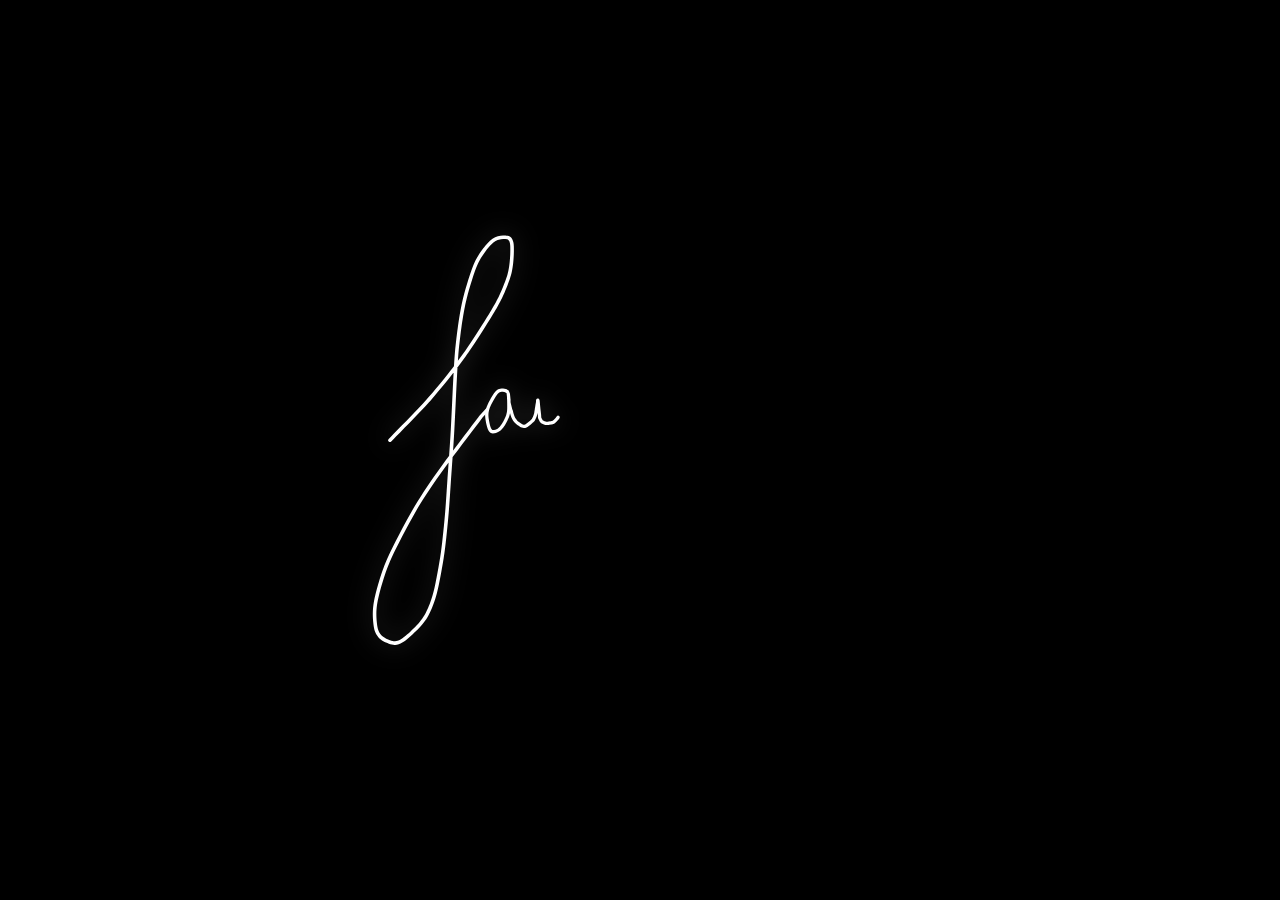
==== index.html @ d16b7c1d "Initial commit for Cloudflare Pages" ====
<!DOCTYPE html>
<html lang="en">

<head>
  <meta charset="UTF-8" />
  <meta name="viewport" content="width=device-width, initial-scale=1.0, maximum-scale=1.0, user-scalable=no" />

  <link rel="icon" type="image/png"
    href="[data-uri]" />

  <title>Saisarath</title>
  <link
    href="https://fonts.googleapis.com/css2?family=Inter:wght@300;400;500&family=Montserrat:ital,wght@1,700&family=Space+Mono:wght@400;700&display=swap"
    rel="stylesheet" />
  <link href="https://cdnjs.cloudflare.com/ajax/libs/font-awesome/6.4.0/css/all.min.css" rel="stylesheet" />
  <link rel="prefetch" href="blog.html" />

  <style>
    * {
      margin: 0;
      padding: 0;
      box-sizing: border-box;
      -webkit-tap-highlight-color: transparent;
    }

    html,
    body {
      width: 100%;
      height: 100%;
      overflow: hidden;
      font-family: 'Montserrat', monospace;
      font-style: italic;
      font-weight: 700;
      background: #000000;
    }

    canvas {
      position: fixed;
      width: 100%;
      height: 100%;
      z-index: 1;
      opacity: 0;
      animation: fadeInCanvas 1s ease forwards;
      animation-delay: 2s;
    }

    @keyframes fadeInCanvas {
      to {
        opacity: 1;
      }
    }

    .container {
      overflow: visible;
      position: relative;
      width: 100vw;
      height: 100vh;
    }

    .black-cover {
      position: absolute;
      top: 0;
      left: 0;
      width: 100vw;
      height: 100vh;
      background-color: #000000;
      z-index: 10;
      transform: translateY(0);
    }

    .glass-center {
      position: absolute;
      top: 50%;
      left: 50%;
      transform: translate(-50%, -50%);
      width: min(780px, 92vw);
      height: min(520px, 78vh);
      z-index: 999;
      opacity: 1;
      transition: opacity 0.6s ease;
      display: flex;
      align-items: center;
      justify-content: center;
      pointer-events: none;
    }

    .glass-center svg {
      width: 100%;
      height: 100%;
      overflow: visible;
      filter: drop-shadow(0 0 12px rgba(255, 255, 255, 0.25));
    }

    .glass-center svg path {
      stroke: #ffffff !important;
    }

    .glass-panel {
      position: relative;
      background: transparent;
      display: flex;
      flex-direction: column;
      align-items: center;
      padding: 1.2rem 1.5rem 1.8rem 1.5rem;
      z-index: 9999;
    }

    .glass-panel::before {
      content: "";
      position: absolute;
      top: -80px;
      bottom: -80px;
      left: -80px;
      right: -80px;
      backdrop-filter: blur(4px);
      -webkit-mask-image: 
        linear-gradient(to right, transparent, black 25%, black 75%, transparent),
        linear-gradient(to bottom, transparent, black 25%, black 75%, transparent);
      -webkit-mask-composite: source-in;
      mask-image: 
        linear-gradient(to right, transparent, black 25%, black 75%, transparent),
        linear-gradient(to bottom, transparent, black 25%, black 75%, transparent);
      mask-composite: intersect;
      z-index: -1;
    }

    .iron-body-text {
      font-size: 11.7vmin;
      color: #d7d7d7;
      margin-bottom: 1.2rem;
      opacity: 0;
      transition: opacity 1.5s ease;
      -webkit-user-select: none;
      user-select: none;
    }

    .bio-container {
      display: grid;
      grid-template-rows: auto 0fr auto;
      margin-bottom: 0;
      opacity: 0;
      transition: grid-template-rows 1.5s cubic-bezier(0.22, 1, 0.36, 1),
        opacity 1.5s cubic-bezier(0.22, 1, 0.36, 1);
      z-index: 999;
      width: 100%;
      max-width: 600px;
    }

    .bio-container.show {
      grid-template-rows: auto 1fr auto;
      opacity: 1;
    }

    .divider {
      width: 15vmin;
      height: 2px;
      background-color: #d7d7d7;
      margin: 0 auto;
      border-radius: 1px;
      align-self: center;
      transform: translateZ(0);
    }

    .bio-inner-wrapper {
      overflow: hidden;
      min-height: 0;
    }

    .bio-text {
      font-family: 'Space Mono', monospace;
      font-style: normal;
      font-weight: 400;
      /* Reduced base scale for a more refined look */
      font-size: clamp(11px, 1.6vmin + 0.25rem, 18px);
      color: #d7d7d7;
      text-align: center;
      margin: 1.2rem 0;
      -webkit-user-select: none;
      user-select: none;
    }

    @keyframes twinkle {

      0%,
      100% {
        opacity: 0.3;
      }

      50% {
        opacity: 1;
      }
    }

    .gpt-cursor {
      display: inline-block;
      font-size: clamp(16px, 2.8vmin + 0.4rem, 28px);
      line-height: 0;
      vertical-align: middle;
      position: relative;
      top: -0.3vmin;
      margin-left: 1vmin;
      animation: twinkle 1s infinite ease-in-out;
    }

    #bio-typed-text+.typed-cursor {
      font-size: clamp(16px, 2.8vmin + 0.4rem, 28px) !important;
      line-height: 0;
      vertical-align: middle;
      position: relative;
      top: -0.3vmin;
      margin-left: 1vmin;
    }

    .icon-box {
      font-size: 0;
      /* to remove text spacing */
      color: #d7d7d7;
      opacity: 0;
      display: flex;
      margin-top: 1.2rem;
      transition: opacity 1.5s ease;
      flex-wrap: nowrap;
      justify-content: center;
      align-items: center;
    }

    .icon-box svg {
      width: clamp(20px, 4vmin, 40px);
      height: clamp(20px, 4vmin, 40px);
      margin: 0 clamp(4px, 2vw, 16px);
      transition: transform 0.3s ease, fill 0.3s ease, color 0.3s ease;
      fill: #d7d7d7;
      color: #d7d7d7;
    }

    .icon-box svg:hover,
    .icon-box svg.touch-hover {
      transform: scale(1.2);
      fill: #ffffff;
      /* highlight on hover */
      color: #ffffff;
    }

    .main-box {
      position: absolute;
      top: 47%;
      left: 50%;
      transform: translate(-50%, -50%);
      display: flex;
      flex-direction: column;
      align-items: center;
      z-index: 999;
    }

    .touch-hint-container {
      position: absolute;
      top: 100%;
      left: 0;
      width: 100%;
      /* Exactly calculates the remaining space to the bottom of the viewport */
      height: calc(53vh - 50%);
      display: flex;
      justify-content: center;
      align-items: center;
      pointer-events: none;
    }

    @keyframes fadeInHint {
      0% {
        opacity: 0;
      }

      100% {
        opacity: 1;
      }
    }

    .touch-hint {
      display: none;
      font-family: 'Space Mono', monospace;
      /* Smaller font size as requested */
      font-size: clamp(8px, 1vmin + 0.15rem, 11px);
      color: rgba(215, 215, 215, 0.7);
      text-align: center;
    }

    @media (pointer: coarse) {
      .touch-hint.visible {
        display: block;
        animation: fadeInHint 1s ease forwards, twinkle 3s infinite ease-in-out 1s;
      }
    }

    .speedometer {
      position: absolute;
      font-family: 'Space Mono', monospace;
      font-size: clamp(8px, 1vmin + 0.15rem, 11px);
      color: rgba(215, 215, 215, 0.7);
      text-align: center;
      opacity: 0;
      transition: opacity 1s ease, color 0.3s ease;
      pointer-events: none;
      white-space: nowrap;
    }

    @keyframes shake {
      0% {
        margin-top: 1px;
        margin-left: 1px;
      }

      10% {
        margin-top: -2px;
        margin-left: -1px;
      }

      20% {
        margin-top: 0px;
        margin-left: -3px;
      }

      30% {
        margin-top: 2px;
        margin-left: 3px;
      }

      40% {
        margin-top: -1px;
        margin-left: 1px;
      }

      50% {
        margin-top: 2px;
        margin-left: -1px;
      }

      60% {
        margin-top: 1px;
        margin-left: -3px;
      }

      70% {
        margin-top: 1px;
        margin-left: 3px;
      }

      80% {
        margin-top: -1px;
        margin-left: -1px;
      }

      90% {
        margin-top: 2px;
        margin-left: 1px;
      }

      100% {
        margin-top: -2px;
        margin-left: 1px;
      }
    }

    .shake-effect {
      animation: shake 0.5s infinite;
    }

    /* ── Blog panel (iframe overlay) ── */
    #blog-panel {
      position: fixed;
      inset: 0;
      z-index: 4000;
      transform: translateX(100vw);
      transition: transform 0.55s cubic-bezier(0.4, 0, 0.2, 1);
      pointer-events: none;
    }

    #blog-panel.open {
      transform: translateX(0);
      pointer-events: all;
    }

    #blog-frame {
      width: 100%;
      height: 100%;
      border: none;
      display: block;
    }

  </style>
</head>

<body>
  <canvas></canvas>
  <div class="main-box">
    <div class="glass-panel" id="mainGlassPanel">
      <div class="iron-body-text" id="ironText">Saisarath</div>
      <div class="bio-container" id="bioText">
        <div class="divider"></div>
        <div class="bio-inner-wrapper">
          <div class="bio-text-container" style="position: relative; margin: 1.2rem 0 1.6rem 0;">
            <div class="bio-text" style="opacity: 0; pointer-events: none; margin: 0;">
              Hi, I'm a 17-year-old tech enthusiast and JEE aspirant studying at Sri Chaitanya Techno School,
              Neelambur<br><br>
              I enjoy exploring technology with tech stuff, building small projects, and listening to music in my
              free time
            </div>
            <div class="bio-text" style="position: absolute; top: 0; left: 0; width: 100%; height: 100%; margin: 0;">
              <span id="gpt-cursor-container" style="display: none;"><span class="gpt-cursor">●</span></span>
              <span id="bio-typed-text"></span>
            </div>
          </div>
        </div>
        <div class="divider"></div>
      </div>
      <div class="icon-box">
        <a href="blog.html" id="globe-link">
          <svg width="32" height="32" viewBox="38 10 180 180" xmlns="http://www.w3.org/2000/svg">
            <g fill="none" stroke="currentColor" stroke-width="11" stroke-linecap="round">
              <circle cx="128" cy="100" r="80" />
              <line x1="48" y1="100" x2="208" y2="100" />
              <path d="M128 20 C80 55 80 145 128 180" />
              <path d="M128 20 C176 55 176 145 128 180" />
            </g>
          </svg>
        </a>

        <a href="https://telegram.me/saisarath" target="_blank">
          <svg xmlns="http://www.w3.org/2000/svg" width="32" height="32" viewBox="0 0 512 512">
            <path
              d="M501.974 41.949a30.939 30.939 0 0 0-30.555-6.565L21.231 183.785C8.962 187.829.642 198.781.035 211.684c-.606 12.904 6.649 24.589 18.483 29.768l111.335 48.712 33.591 155.795c1.395 6.472 4.68 12.237 11.639 14.01 7.039 1.793 12.012-2.054 17.264-5.986l82.62-61.865 96.589 79.039c5.626 4.606 12.502 7.008 19.513 7.008a31.091 31.091 0 0 0 9.986-1.657c10.166-3.447 17.702-11.744 20.159-22.193L511.18 71.813a30.938 30.938 0 0 0-9.206-29.864zm-302.43 276.128c-.055.13-.109.277-.16.453l-18.624 65.068-20.784-96.395 142.917-79.405-99.921 104.478a15.03 15.03 0 0 0-3.428 5.801zm5.911 88.525 8.459-29.555 8.091-28.269 28.991 23.724-45.541 34.1zM481.908 64.927l-89.965 382.502c-.045.19-.105.452-.545.601-.436.148-.648-.021-.798-.145l-105.691-86.488-.008-.007-48.969-40.072L393.255 156.82a15.035 15.035 0 0 0 1.035-19.579 15.034 15.034 0 0 0-19.204-3.955L142.135 262.715 30.572 213.902c-.34-.148-.527-.231-.5-.806.027-.573.221-.638.573-.754l450.188-148.4c.218-.071.464-.153.826.177.362.332.302.584.249.808z" />
          </svg>
        </a>

        <a href="mailto:hello@saisarath.com" target="_blank">
          <svg xmlns="http://www.w3.org/2000/svg" width="32" height="32" viewBox="0 0 512 512">
            <path
              d="M467 76H45C20.137 76 0 96.262 0 121v270c0 24.885 20.285 45 45 45h422c24.655 0 45-20.03 45-45V121c0-24.694-20.057-45-45-45zm-6.302 30L287.82 277.967c-8.5 8.5-19.8 13.18-31.82 13.18s-23.32-4.681-31.848-13.208L51.302 106h409.396zM30 384.894V127.125L159.638 256.08 30 384.894zM51.321 406l129.587-128.763 22.059 21.943c14.166 14.166 33 21.967 53.033 21.967s38.867-7.801 53.005-21.939l22.087-21.971L460.679 406H51.321zM482 384.894 352.362 256.08 482 127.125v257.769z" />
          </svg>
        </a>

        <a href="https://github.com/saisarathbb" target="_blank">
          <svg xmlns="http://www.w3.org/2000/svg" width="32" height="32" viewBox="0 0 512 512">
            <path
              d="M256 0C115.3 0 0 116.3 0 257c0 139.883 114.25 255 256 255 141.574 0 256-114.945 256-255C512 116.3 396.7 0 256 0zm45 477.5c-14.398 3-29.7 4.5-45 4.5s-30.602-1.5-45-4.5v-70.2c0-16.8 4.5-22.8 10.5-30.902 3.055-3.492 4.898-6.625 18.598-27.296L217 345.5c-59.402-8.7-82.8-39.602-92.102-63.602-12-32.097-5.699-72.3 15.903-97.796 3.3-3.903 6-10.504 3.601-17.403-4.504-13.8-3.902-35.699-.902-44.101 15.906 2.273 32.262 13.668 45.902 21.902 6.286 3.668 9.582 2.7 12.598 3 10.96-2.281 28.059-7.8 54.3-7.8 16.2 0 33.302 2.398 50.102 7.198 3.004-.07 7.832 2.485 16.2-2.398 14.257-8.687 30.058-19.691 45.898-21.902 3 8.402 3.602 30.3-.898 44.101-2.403 6.899.296 13.5 3.601 17.403 21.598 25.5 27.899 65.699 15.899 97.796-9.301 24-32.7 54.903-92.102 63.602l-23.098 3.602c14.16 21.367 15.653 23.93 18.602 27.296C296.5 384.5 301 390.5 301 407.301zm30-8.7v-61.5c0-17.1-3.602-28.5-8.402-36.902 45.601-12.296 78.004-39.3 92.402-78 15.3-40.796 8.402-89.398-17.102-123 4.504-20.097 4.504-52.199-6.296-67.199C386.8 95.602 380.199 92 371.8 92h-.301c-23.262 1.258-41.57 12.973-61.2 24.898-18-4.8-36.3-7.199-54.6-7.199-18.598 0-37.2 2.7-53.696 7.2C181.34 104.437 163.207 93.226 139.3 92c-7.5 0-14.102 3.602-18.903 10.2-10.796 15-10.796 47.1-6.296 67.198-25.504 33.602-32.403 82.5-17.102 123 14.398 38.7 46.8 65.704 92.402 78-3.722 6.512-6.668 14.915-7.828 26.286-9.21 3.175-17.199 4.21-24.629 2.027-7.836-2.316-13.941-7.547-19.246-16.469-11.914-20.015-32.207-36.355-55.312-34.23l2.636 29.883c10.7-.98 21.348 10.34 26.88 19.671 9.124 15.368 21.417 25.446 36.546 29.914 11.23 3.31 21.496 3.23 32.551.872V468.8C93.7 438.199 30 354.8 30 257 30 132.8 131.8 30 256 30s226 102.8 226 227c0 97.8-63.7 181.2-151 211.8z" />
          </svg>
        </a>

        <a href="https://x.com/saisarathbb" target="_blank" aria-label="Twitter">
          <svg xmlns="http://www.w3.org/2000/svg" width="32" height="32" viewBox="0 0 512 512">
            <path
              d="M389.2 48h70.6L305.6 224.2 487 464H345L233.7 318.6 106.5 464H35.8L200.7 275.5 26.8 48H172.4L272.9 180.9 389.2 48zM364.4 421.8h39.1L151.1 88h-42L364.4 421.8z" />
          </svg>
        </a>
      </div>
    </div>

    <div class="touch-hint-container">
      <div class="touch-hint">Slide finger across screen to move stars</div>
      <div class="speedometer" id="speedometer">0 km/s</div>
    </div>
  </div>

  <!-- Blog panel — preloaded so slide transition plays smoothly on first click -->
  <div id="blog-panel">
    <iframe id="blog-frame" src="blog.html" frameborder="0" title="Blog"></iframe>
  </div>

  <div class="container">
    <div class="black-cover"></div>
    <div class="glass-center" id="signature-splash"><div id="sig-container" style="width: 100%; height: 100%;"></div></div>
  </div>

  <script>
    window.addEventListener('load', () => {
      const cover = document.querySelector('.black-cover');
      const ironText = document.getElementById('ironText');
      const upwardDuration = 6000;
      const upwardDisplacement = '-250vh';

      const glass = document.getElementById('signature-splash');
      const sigContainer = document.getElementById('sig-container');

      // 3.7x master speed multiplier with user's customized linear timings
      const MASTER_SPEED = 3.7;
      const LOCKED_TIMINGS = [
        { dur: 2350, pause: 150, ease: 'linear', name: "S (Sai)" },
        { dur: 1650, pause: 200, ease: 'linear', name: "ai (Sai)" },
        { dur: 350,  pause: 250, ease: 'linear', name: "Dot of i" },
        { dur: 2350, pause: 150, ease: 'linear', name: "S (Sarath)" },
        { dur: 4800, pause: 180, ease: 'linear', name: "arath (Sarath)" },
        { dur: 350,  pause: 150, ease: 'linear', name: "t cross-bar" }
      ];

      let paths = [];
      let pathLengths = [];
      let schedule = [];
      let TOTAL_DURATION = 0;
      let startTime = null;

      async function initSignatureSplash() {
        try {
          const resp = await fetch('ss_smooth.svg');
          const svgText = await resp.text();
          sigContainer.innerHTML = svgText;

          const svgEl = sigContainer.querySelector('svg');
          if (!svgEl) return fallbackOldCover();

          paths = Array.from(svgEl.querySelectorAll('path'));
          pathLengths = paths.map(p => {
            const len = p.getTotalLength();
            p.style.stroke = '#ffffff';
            p.style.strokeDasharray = `${len} ${len}`;
            p.style.strokeDashoffset = `${len}`;
            return len;
          });

          // Build schedule scaled by 3.7x
          schedule = [];
          let cur = 0;
          for (let i = 0; i < LOCKED_TIMINGS.length; i++) {
            const item = LOCKED_TIMINGS[i];
            const scaledDur = item.dur / MASTER_SPEED;
            const scaledPause = item.pause / MASTER_SPEED;
            schedule.push({
              start: cur,
              end: cur + scaledDur,
              duration: scaledDur,
              name: item.name
            });
            cur += scaledDur + scaledPause;
          }
          TOTAL_DURATION = cur;

          // Start drawing stroke animation immediately without fade-in delay
          startTime = performance.now();
          requestAnimationFrame(tickSignature);

        } catch (err) {
          console.error('Failed to load signature SVG:', err);
          fallbackOldCover();
        }
      }

      function tickSignature(now) {
        const elapsed = now - startTime;

        for (let i = 0; i < schedule.length; i++) {
          const s = schedule[i];
          const len = pathLengths[i];
          const p = paths[i];

          if (elapsed >= s.end) {
            p.style.strokeDashoffset = '0';
          } else if (elapsed >= s.start && elapsed < s.end) {
            const prog = Math.max(0, Math.min(1, (elapsed - s.start) / s.duration));
            p.style.strokeDashoffset = `${len * (1 - prog)}`;
          } else {
            p.style.strokeDashoffset = `${len}`;
          }
        }

        if (elapsed < TOTAL_DURATION) {
          requestAnimationFrame(tickSignature);
        } else {
          // Finished writing! Linger for 300ms, then fade out glass card and move cover upward
          setTimeout(() => {
            glass.style.opacity = 0;
            setTimeout(() => {
              glass.style.display = 'none';
            }, 800);
            animateCoverUp();
          }, 350);
        }
      }

      function fallbackOldCover() {
        animateCoverUp();
      }

      // 250ms delay for page startup before drawing begins
      setTimeout(() => {
        initSignatureSplash();
      }, 250);

      function animateCoverUp() {
        cover.style.transition = `transform ${upwardDuration}ms cubic-bezier(0.22, 1, 0.36, 1)`;
        cover.style.transform = `translateY(${upwardDisplacement})`;

        setTimeout(() => {
          const iconBox = document.querySelector('.icon-box');
          const bioText = document.getElementById('bioText');
          const glassPanel = document.getElementById('mainGlassPanel');

          glassPanel.style.display = 'flex';

          setTimeout(() => {
            glassPanel.style.opacity = 1;
          }, 10);

          setTimeout(() => {
            iconBox.style.opacity = 1;
          }, 50);

          setTimeout(() => {
            ironText.style.opacity = 1;
          }, 100);

          setTimeout(() => {
            bioText.classList.add('show');

            // show cursor after box expands (1.5s transition time)
            setTimeout(() => {
              const cursorContainer = document.getElementById('gpt-cursor-container');
              if (cursorContainer) cursorContainer.style.display = 'inline-block';

              // blink for 1 second before typing
              setTimeout(() => {
                if (cursorContainer) cursorContainer.style.display = 'none';

                const targetEl = document.getElementById('bio-typed-text');
                const targetText = 'Hi, I\'m a 17-year-old tech enthusiast and JEE aspirant studying at Sri Chaitanya Techno School, Neelambur<br><br>I enjoy exploring technology with tech stuff, building small projects, and listening to music in my free time';
                let charIdx = 0;

                const cursor = document.createElement('span');
                cursor.className = 'typed-cursor typed-cursor--blink';
                cursor.innerText = '●';
                targetEl.parentNode.insertBefore(cursor, targetEl.nextSibling);

                const typeNextChar = () => {
                  if (charIdx < targetText.length) {
                    // If we encounter an HTML tag (like <br>), read the whole tag at once
                    if (targetText[charIdx] === '<') {
                      let tag = '';
                      while (charIdx < targetText.length && targetText[charIdx] !== '>') {
                        tag += targetText[charIdx];
                        charIdx++;
                      }
                      if (charIdx < targetText.length && targetText[charIdx] === '>') {
                        tag += '>';
                        charIdx++;
                      }
                      targetEl.innerHTML += tag;

                      // Process the next character immediately without delay
                      typeNextChar();
                      return;
                    }

                    // Otherwise, type the single character
                    targetEl.innerHTML += targetText[charIdx];
                    charIdx++;

                    // Base delay of 25ms per letter
                    let delay = 25;
                    // Add slight random jitter (±10ms)
                    delay += (Math.random() * 20) - 10;

                    setTimeout(typeNextChar, delay);
                  } else {
                    setTimeout(() => {
                      cursor.style.opacity = 0;
                    }, 2000); // Waits 2 seconds before disappearing completely

                    // Only show the hint if the user hasn't already figured it out and slid away
                    if (!touchHintHidden) {
                      const hint = document.querySelector('.touch-hint');
                      if (hint) hint.classList.add('visible');
                    }
                  }
                };

                window.typingStarted = true;
                typeNextChar();
              }, 1000); // 1 second blink delay
            }, 1500);
          }, 1000); // smoothly expand bio text and separate the other two boxes after 1s
        }, upwardDuration - 4800); //show Saisarath after cover moves up
      }
    });
  </script>
  <!-- bg stars script stays untouched -->
  <script>
    const STAR_COLOR = '#fff';
    const STAR_SIZE = 3;
    const STAR_MIN_SCALE = 0.2;
    const OVERFLOW_THRESHOLD = 50;
    const STAR_COUNT = (window.innerWidth + window.innerHeight) / 14;

    const canvas = document.querySelector('canvas'),
      context = canvas.getContext('2d');

    let scale = 1,
      width,
      height;

    let stars = [];
    let pointerX, pointerY;
    let velocity = { x: 0, y: 0, tx: 0, ty: 0, z: 0.0005 };
    let touchInput = false;
    let idleTimer = null;
    let isIdle = true;
    let touchHintHidden = false;
    let hasInteracted = false;
    let isWarpSpeed = false;
    let warpFactor = 0;

    generate();
    resize();
    step();

    window.onresize = resize;
    document.onmousemove = onMouseMove;
    document.onmouseleave = onMouseLeave;
    document.addEventListener('touchstart', onTouchStart, { passive: false });
    document.addEventListener('touchmove', onTouchMove, { passive: false });
    document.addEventListener('touchend', onMouseLeave);

    // ── Blog panel open / close ──
    const blogPanel = document.getElementById('blog-panel');
    const mainBox = document.querySelector('.main-box');

    function openBlogPanel() {
      const frame = document.getElementById('blog-frame');
      if (!frame) {
        blogPanel.innerHTML = '<iframe id="blog-frame" src="blog.html" frameborder="0" title="Blog"></iframe>';
      }
      blogPanel.classList.add('open');
      history.pushState({ blog: true }, '', '#blog');
    }

    // Exposed globally so it can be called programmatically if needed
    window.closeBlogPanel = function () {
      blogPanel.classList.remove('open');
    };

    document.getElementById('globe-link').addEventListener('click', (e) => {
      e.preventDefault();
      openBlogPanel();
    });

    // Browser back button
    window.addEventListener('popstate', () => {
      if (blogPanel.classList.contains('open')) {
        window.closeBlogPanel();
      }
    });

    function generate() {
      for (let i = 0; i < STAR_COUNT; i++) {
        stars.push({
          x: 0,
          y: 0,
          z: STAR_MIN_SCALE + Math.random() * (1 - STAR_MIN_SCALE),
        });
      }
    }

    function placeStar(star) {
      star.x = Math.random() * width;
      star.y = Math.random() * height;
    }

    function recycleStar(star) {
      let direction = 'z';
      let vx = Math.abs(velocity.x),
        vy = Math.abs(velocity.y);

      if (vx > 1 || vy > 1) {
        let axis =
          vx > vy
            ? Math.random() < vx / (vx + vy)
              ? 'h'
              : 'v'
            : Math.random() < vy / (vx + vy)
              ? 'v'
              : 'h';

        if (axis === 'h') direction = velocity.x > 0 ? 'l' : 'r';
        else direction = velocity.y > 0 ? 't' : 'b';
      }

      star.z = STAR_MIN_SCALE + Math.random() * (1 - STAR_MIN_SCALE);

      if (direction === 'z') {
        star.z = 0.1;
        star.x = Math.random() * width;
        star.y = Math.random() * height;
      } else if (direction === 'l') {
        star.x = -OVERFLOW_THRESHOLD;
        star.y = height * Math.random();
      } else if (direction === 'r') {
        star.x = width + OVERFLOW_THRESHOLD;
        star.y = height * Math.random();
      } else if (direction === 't') {
        star.x = width * Math.random();
        star.y = -OVERFLOW_THRESHOLD;
      } else if (direction === 'b') {
        star.x = width * Math.random();
        star.y = height + OVERFLOW_THRESHOLD;
      }
    }

    function resize() {
      scale = window.devicePixelRatio || 1;
      width = window.innerWidth * scale;
      height = window.innerHeight * scale;
      canvas.width = width;
      canvas.height = height;
      stars.forEach(placeStar);
    }

    function step() {
      context.clearRect(0, 0, width, height);
      update();
      render();
      requestAnimationFrame(step);
    }

    function update() {
      if (isIdle) {
        // drift towards top left corner at 45 deg
        velocity.tx += (-0.3 - velocity.tx) * 0.05;
        velocity.ty += (-0.3 - velocity.ty) * 0.05;
      } else {
        velocity.tx *= 0.96;
        velocity.ty *= 0.96;
      }
      velocity.x += (velocity.tx - velocity.x) * 0.8;
      velocity.y += (velocity.ty - velocity.y) * 0.8;

      let currentSpeed = Math.round(Math.hypot(velocity.x, velocity.y) * 100);
      isWarpSpeed = currentSpeed >= 25000;
      
      let targetWarp = isWarpSpeed ? 1 : 0;
      warpFactor += (targetWarp - warpFactor) * 0.05; // Smoothly fades in and out

      const speedo = document.getElementById('speedometer');
      if (speedo && hasInteracted && window.typingStarted) {
        if (isWarpSpeed) {
          speedo.innerText = 'WARP SPEED ACHIEVED';
          speedo.style.color = '#ff0000';
          speedo.style.fontWeight = 'bold';
          speedo.style.letterSpacing = '2px';
          document.querySelector('.main-box').classList.add('shake-effect');
        } else {
          speedo.innerText = currentSpeed + ' km/s';
          speedo.style.color = 'rgba(215, 215, 215, 0.7)';
          speedo.style.fontWeight = 'normal';
          speedo.style.letterSpacing = 'normal';
          document.querySelector('.main-box').classList.remove('shake-effect');
        }

        // Hide if settled back at normal idle speed (-0.3, -0.3)
        if (isIdle && Math.abs(velocity.x - (-0.3)) < 0.05 && Math.abs(velocity.y - (-0.3)) < 0.05) {
          speedo.style.opacity = '0';
        } else {
          speedo.style.opacity = '1';
        }
      }

      stars.forEach((star) => {
        star.x += velocity.x * star.z;
        star.y += velocity.y * star.z;
        star.x += (star.x - width / 2) * velocity.z * star.z;
        star.y += (star.y - height / 2) * velocity.z * star.z;
        star.z += velocity.z;

        if (
          star.x < -OVERFLOW_THRESHOLD ||
          star.x > width + OVERFLOW_THRESHOLD ||
          star.y < -OVERFLOW_THRESHOLD ||
          star.y > height + OVERFLOW_THRESHOLD
        ) {
          recycleStar(star);
        }
      });
    }

    function render() {
      context.save();
      if (warpFactor > 0.01) {
        const shakeX = (Math.random() - 0.5) * (8 * warpFactor);
        const shakeY = (Math.random() - 0.5) * (8 * warpFactor);
        context.translate(shakeX, shakeY);
      }

      stars.forEach((star) => {
        context.beginPath();
        context.lineCap = 'round';
        context.lineWidth = STAR_SIZE * star.z * scale;
        
        let baseAlpha = 0.5 + 0.5 * Math.random();
        context.globalAlpha = baseAlpha + (0.8 - baseAlpha) * warpFactor;
        
        // Smoothly transition color from #fff (255, 255, 255) to #ff0000 (255, 0, 0)
        let r = 255;
        let g = Math.round(255 * (1 - warpFactor));
        let b = Math.round(255 * (1 - warpFactor));
        context.strokeStyle = `rgb(${r}, ${g}, ${b})`;
        
        context.moveTo(star.x, star.y);

        let tailMultiplier = 2 + (15 - 2) * warpFactor;
        let tailX = velocity.x * tailMultiplier,
          tailY = velocity.y * tailMultiplier;
        if (Math.abs(tailX) < 0.1) tailX = 0.5;
        if (Math.abs(tailY) < 0.1) tailY = 0.5;

        context.lineTo(star.x + tailX, star.y + tailY);
        context.stroke();
      });

      context.restore();
    }

    function movePointer(x, y) {
      isIdle = false;
      clearTimeout(idleTimer);
      idleTimer = setTimeout(() => {
        isIdle = true;
      }, 1000);

      if (typeof pointerX === 'number' && typeof pointerY === 'number') {
        let ox = x - pointerX,
          oy = y - pointerY;
        velocity.tx += (ox / 8) * scale * (touchInput ? 1 : -1);
        velocity.ty += (oy / 8) * scale * (touchInput ? 1 : -1);
      }
      pointerX = x;
      pointerY = y;
    }

    function hideTouchHint() {
      if (!touchHintHidden) {
        touchHintHidden = true;
        const hint = document.querySelector('.touch-hint');
        if (hint && hint.classList.contains('visible')) {
          hint.style.transition = 'opacity 0.5s ease';
          hint.style.opacity = '0';
          setTimeout(() => {
            hint.style.display = 'none';
            hasInteracted = true;
          }, 500);
        } else {
          if (hint) hint.style.display = 'none';
          hasInteracted = true;
        }
      } else {
        hasInteracted = true;
      }
    }

    function onMouseMove(event) {
      if (blogPanel.classList.contains('open')) return;
      hideTouchHint();
      touchInput = false;
      movePointer(event.clientX, event.clientY);
    }

    function onTouchStart(event) {
      if (blogPanel.classList.contains('open')) return;
      hideTouchHint();
      touchInput = true;
      pointerX = event.touches[0].clientX;
      pointerY = event.touches[0].clientY;
      isIdle = false;
      clearTimeout(idleTimer);
    }

    function onTouchMove(event) {
      if (blogPanel.classList.contains('open')) return;
      touchInput = true;
      const tx = event.touches[0].clientX;
      const ty = event.touches[0].clientY;
      movePointer(tx, ty);

      // Simulate hover for SVG icons with a larger proximity radius (50px)
      // This prevents the finger from completely hiding the icon while hovering
      const HOVER_RADIUS = 50;
      document.querySelectorAll('.icon-box svg').forEach(svg => {
        const rect = svg.getBoundingClientRect();
        const cx = rect.left + rect.width / 2;
        const cy = rect.top + rect.height / 2;

        // Calculate distance from finger to center of icon
        if (Math.hypot(tx - cx, ty - cy) < HOVER_RADIUS) {
          svg.classList.add('touch-hover');
        } else {
          svg.classList.remove('touch-hover');
        }
      });

      // Explicitly prevent scrolling to ensure the browser doesn't eat the drag event
      event.preventDefault();
    }

    function onMouseLeave() {
      pointerX = null;
      pointerY = null;
      document.querySelectorAll('.touch-hover').forEach(node => node.classList.remove('touch-hover'));
    }
  </script>
</body>

</html>
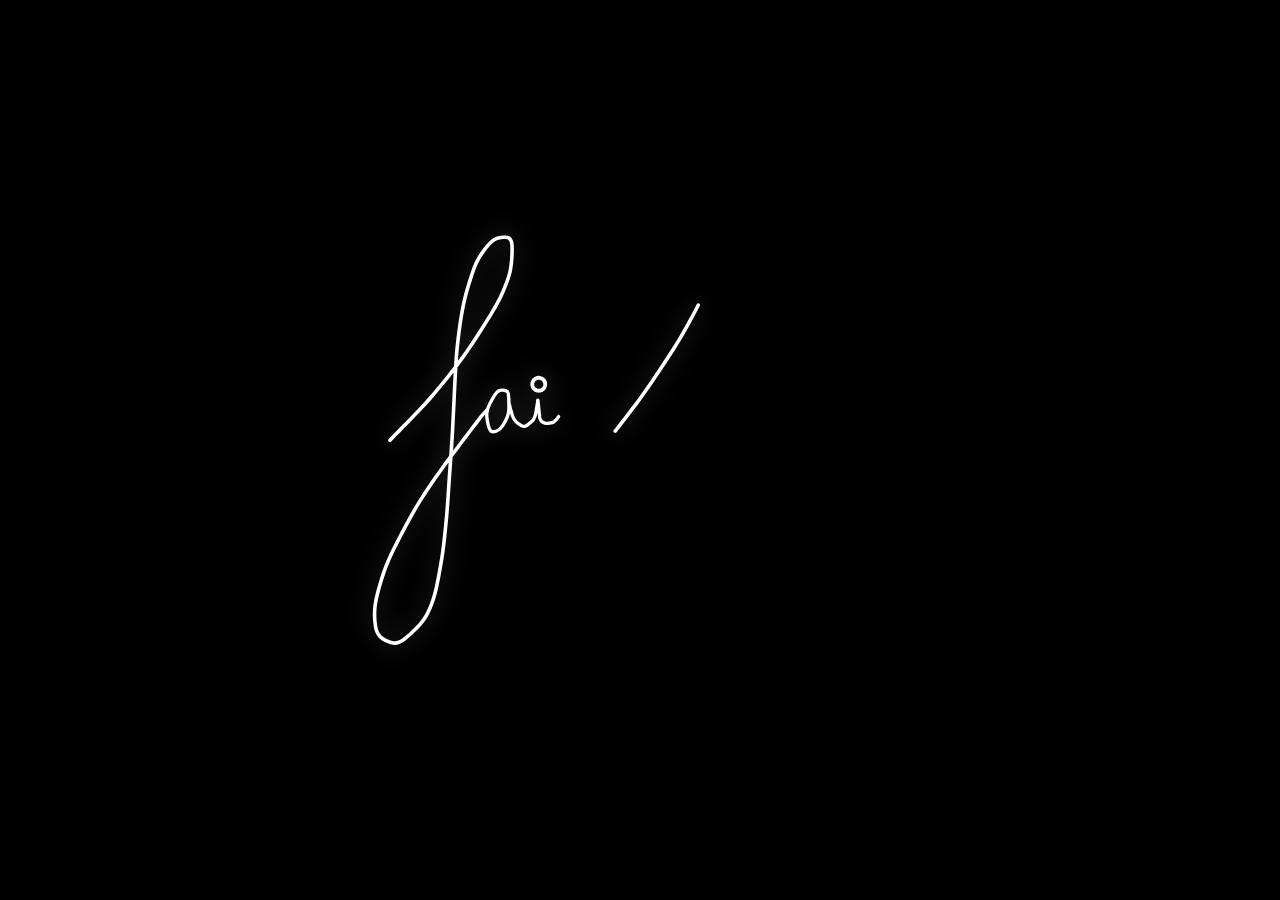
==== commit 4df6f904: "Security: add rel=noopener noreferrer to external links" ====
--- a/index.html
+++ b/index.html
@@ -424,28 +424,28 @@
           </svg>
         </a>
 
-        <a href="https://telegram.me/saisarath" target="_blank">
+        <a href="https://telegram.me/saisarath" target="_blank" rel="noopener noreferrer">
           <svg xmlns="http://www.w3.org/2000/svg" width="32" height="32" viewBox="0 0 512 512">
             <path
               d="M501.974 41.949a30.939 30.939 0 0 0-30.555-6.565L21.231 183.785C8.962 187.829.642 198.781.035 211.684c-.606 12.904 6.649 24.589 18.483 29.768l111.335 48.712 33.591 155.795c1.395 6.472 4.68 12.237 11.639 14.01 7.039 1.793 12.012-2.054 17.264-5.986l82.62-61.865 96.589 79.039c5.626 4.606 12.502 7.008 19.513 7.008a31.091 31.091 0 0 0 9.986-1.657c10.166-3.447 17.702-11.744 20.159-22.193L511.18 71.813a30.938 30.938 0 0 0-9.206-29.864zm-302.43 276.128c-.055.13-.109.277-.16.453l-18.624 65.068-20.784-96.395 142.917-79.405-99.921 104.478a15.03 15.03 0 0 0-3.428 5.801zm5.911 88.525 8.459-29.555 8.091-28.269 28.991 23.724-45.541 34.1zM481.908 64.927l-89.965 382.502c-.045.19-.105.452-.545.601-.436.148-.648-.021-.798-.145l-105.691-86.488-.008-.007-48.969-40.072L393.255 156.82a15.035 15.035 0 0 0 1.035-19.579 15.034 15.034 0 0 0-19.204-3.955L142.135 262.715 30.572 213.902c-.34-.148-.527-.231-.5-.806.027-.573.221-.638.573-.754l450.188-148.4c.218-.071.464-.153.826.177.362.332.302.584.249.808z" />
           </svg>
         </a>
 
-        <a href="mailto:hello@saisarath.com" target="_blank">
+        <a href="mailto:hello@saisarath.com" target="_blank" rel="noopener noreferrer">
           <svg xmlns="http://www.w3.org/2000/svg" width="32" height="32" viewBox="0 0 512 512">
             <path
               d="M467 76H45C20.137 76 0 96.262 0 121v270c0 24.885 20.285 45 45 45h422c24.655 0 45-20.03 45-45V121c0-24.694-20.057-45-45-45zm-6.302 30L287.82 277.967c-8.5 8.5-19.8 13.18-31.82 13.18s-23.32-4.681-31.848-13.208L51.302 106h409.396zM30 384.894V127.125L159.638 256.08 30 384.894zM51.321 406l129.587-128.763 22.059 21.943c14.166 14.166 33 21.967 53.033 21.967s38.867-7.801 53.005-21.939l22.087-21.971L460.679 406H51.321zM482 384.894 352.362 256.08 482 127.125v257.769z" />
           </svg>
         </a>
 
-        <a href="https://github.com/saisarathbb" target="_blank">
+        <a href="https://github.com/saisarathbb" target="_blank" rel="noopener noreferrer">
           <svg xmlns="http://www.w3.org/2000/svg" width="32" height="32" viewBox="0 0 512 512">
             <path
               d="M256 0C115.3 0 0 116.3 0 257c0 139.883 114.25 255 256 255 141.574 0 256-114.945 256-255C512 116.3 396.7 0 256 0zm45 477.5c-14.398 3-29.7 4.5-45 4.5s-30.602-1.5-45-4.5v-70.2c0-16.8 4.5-22.8 10.5-30.902 3.055-3.492 4.898-6.625 18.598-27.296L217 345.5c-59.402-8.7-82.8-39.602-92.102-63.602-12-32.097-5.699-72.3 15.903-97.796 3.3-3.903 6-10.504 3.601-17.403-4.504-13.8-3.902-35.699-.902-44.101 15.906 2.273 32.262 13.668 45.902 21.902 6.286 3.668 9.582 2.7 12.598 3 10.96-2.281 28.059-7.8 54.3-7.8 16.2 0 33.302 2.398 50.102 7.198 3.004-.07 7.832 2.485 16.2-2.398 14.257-8.687 30.058-19.691 45.898-21.902 3 8.402 3.602 30.3-.898 44.101-2.403 6.899.296 13.5 3.601 17.403 21.598 25.5 27.899 65.699 15.899 97.796-9.301 24-32.7 54.903-92.102 63.602l-23.098 3.602c14.16 21.367 15.653 23.93 18.602 27.296C296.5 384.5 301 390.5 301 407.301zm30-8.7v-61.5c0-17.1-3.602-28.5-8.402-36.902 45.601-12.296 78.004-39.3 92.402-78 15.3-40.796 8.402-89.398-17.102-123 4.504-20.097 4.504-52.199-6.296-67.199C386.8 95.602 380.199 92 371.8 92h-.301c-23.262 1.258-41.57 12.973-61.2 24.898-18-4.8-36.3-7.199-54.6-7.199-18.598 0-37.2 2.7-53.696 7.2C181.34 104.437 163.207 93.226 139.3 92c-7.5 0-14.102 3.602-18.903 10.2-10.796 15-10.796 47.1-6.296 67.198-25.504 33.602-32.403 82.5-17.102 123 14.398 38.7 46.8 65.704 92.402 78-3.722 6.512-6.668 14.915-7.828 26.286-9.21 3.175-17.199 4.21-24.629 2.027-7.836-2.316-13.941-7.547-19.246-16.469-11.914-20.015-32.207-36.355-55.312-34.23l2.636 29.883c10.7-.98 21.348 10.34 26.88 19.671 9.124 15.368 21.417 25.446 36.546 29.914 11.23 3.31 21.496 3.23 32.551.872V468.8C93.7 438.199 30 354.8 30 257 30 132.8 131.8 30 256 30s226 102.8 226 227c0 97.8-63.7 181.2-151 211.8z" />
           </svg>
         </a>
 
-        <a href="https://x.com/saisarathbb" target="_blank" aria-label="Twitter">
+        <a href="https://x.com/saisarathbb" target="_blank" rel="noopener noreferrer" aria-label="Twitter">
           <svg xmlns="http://www.w3.org/2000/svg" width="32" height="32" viewBox="0 0 512 512">
             <path
               d="M389.2 48h70.6L305.6 224.2 487 464H345L233.7 318.6 106.5 464H35.8L200.7 275.5 26.8 48H172.4L272.9 180.9 389.2 48zM364.4 421.8h39.1L151.1 88h-42L364.4 421.8z" />
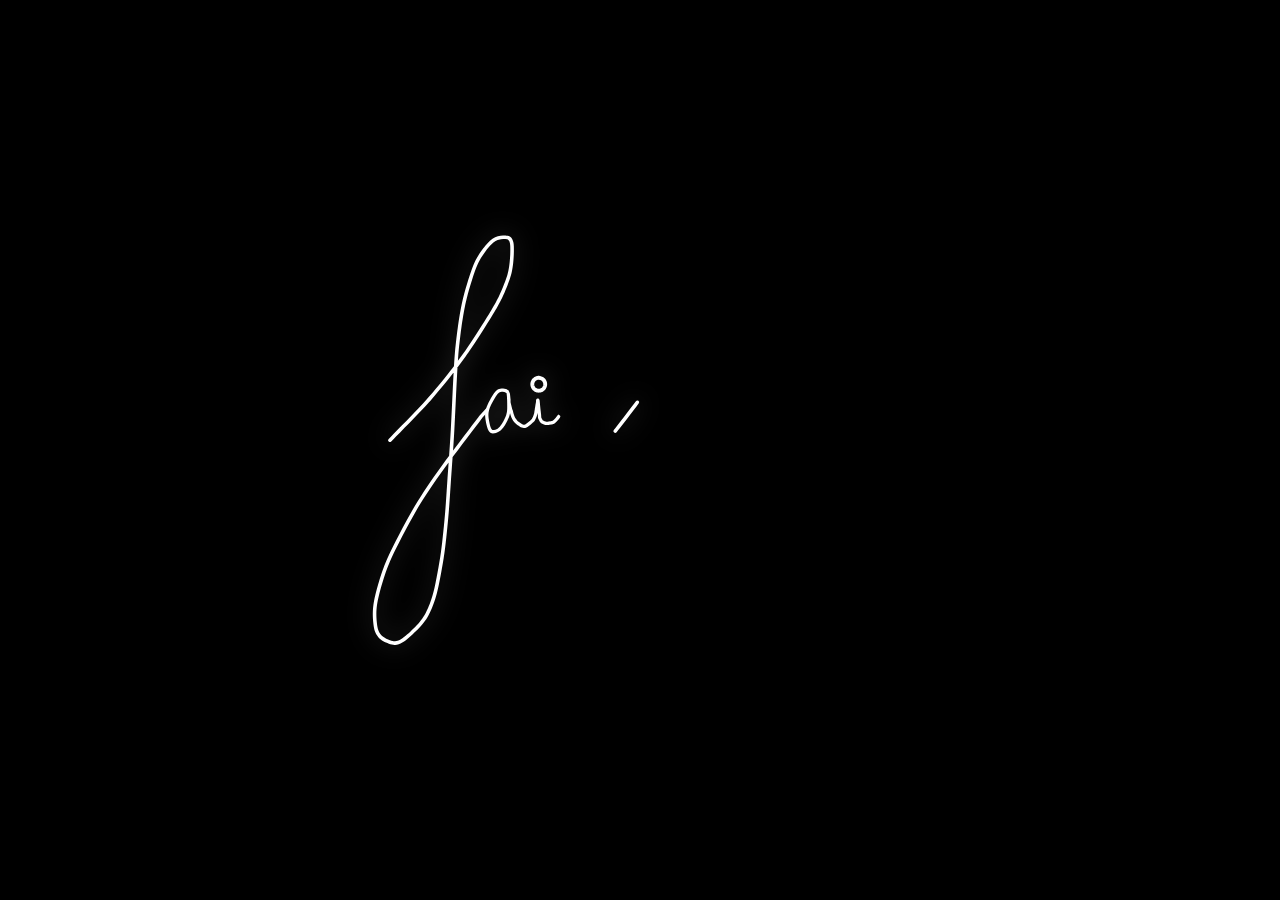
==== commit 9eca8624: "Restore 100% OG index.html font, styling, and markup" ====
--- a/index.html
+++ b/index.html
@@ -424,28 +424,28 @@
           </svg>
         </a>
 
-        <a href="https://telegram.me/saisarath" target="_blank" rel="noopener noreferrer">
+        <a href="https://telegram.me/saisarath" target="_blank">
           <svg xmlns="http://www.w3.org/2000/svg" width="32" height="32" viewBox="0 0 512 512">
             <path
               d="M501.974 41.949a30.939 30.939 0 0 0-30.555-6.565L21.231 183.785C8.962 187.829.642 198.781.035 211.684c-.606 12.904 6.649 24.589 18.483 29.768l111.335 48.712 33.591 155.795c1.395 6.472 4.68 12.237 11.639 14.01 7.039 1.793 12.012-2.054 17.264-5.986l82.62-61.865 96.589 79.039c5.626 4.606 12.502 7.008 19.513 7.008a31.091 31.091 0 0 0 9.986-1.657c10.166-3.447 17.702-11.744 20.159-22.193L511.18 71.813a30.938 30.938 0 0 0-9.206-29.864zm-302.43 276.128c-.055.13-.109.277-.16.453l-18.624 65.068-20.784-96.395 142.917-79.405-99.921 104.478a15.03 15.03 0 0 0-3.428 5.801zm5.911 88.525 8.459-29.555 8.091-28.269 28.991 23.724-45.541 34.1zM481.908 64.927l-89.965 382.502c-.045.19-.105.452-.545.601-.436.148-.648-.021-.798-.145l-105.691-86.488-.008-.007-48.969-40.072L393.255 156.82a15.035 15.035 0 0 0 1.035-19.579 15.034 15.034 0 0 0-19.204-3.955L142.135 262.715 30.572 213.902c-.34-.148-.527-.231-.5-.806.027-.573.221-.638.573-.754l450.188-148.4c.218-.071.464-.153.826.177.362.332.302.584.249.808z" />
           </svg>
         </a>
 
-        <a href="mailto:hello@saisarath.com" target="_blank" rel="noopener noreferrer">
+        <a href="mailto:hello@saisarath.com" target="_blank">
           <svg xmlns="http://www.w3.org/2000/svg" width="32" height="32" viewBox="0 0 512 512">
             <path
               d="M467 76H45C20.137 76 0 96.262 0 121v270c0 24.885 20.285 45 45 45h422c24.655 0 45-20.03 45-45V121c0-24.694-20.057-45-45-45zm-6.302 30L287.82 277.967c-8.5 8.5-19.8 13.18-31.82 13.18s-23.32-4.681-31.848-13.208L51.302 106h409.396zM30 384.894V127.125L159.638 256.08 30 384.894zM51.321 406l129.587-128.763 22.059 21.943c14.166 14.166 33 21.967 53.033 21.967s38.867-7.801 53.005-21.939l22.087-21.971L460.679 406H51.321zM482 384.894 352.362 256.08 482 127.125v257.769z" />
           </svg>
         </a>
 
-        <a href="https://github.com/saisarathbb" target="_blank" rel="noopener noreferrer">
+        <a href="https://github.com/saisarathbb" target="_blank">
           <svg xmlns="http://www.w3.org/2000/svg" width="32" height="32" viewBox="0 0 512 512">
             <path
               d="M256 0C115.3 0 0 116.3 0 257c0 139.883 114.25 255 256 255 141.574 0 256-114.945 256-255C512 116.3 396.7 0 256 0zm45 477.5c-14.398 3-29.7 4.5-45 4.5s-30.602-1.5-45-4.5v-70.2c0-16.8 4.5-22.8 10.5-30.902 3.055-3.492 4.898-6.625 18.598-27.296L217 345.5c-59.402-8.7-82.8-39.602-92.102-63.602-12-32.097-5.699-72.3 15.903-97.796 3.3-3.903 6-10.504 3.601-17.403-4.504-13.8-3.902-35.699-.902-44.101 15.906 2.273 32.262 13.668 45.902 21.902 6.286 3.668 9.582 2.7 12.598 3 10.96-2.281 28.059-7.8 54.3-7.8 16.2 0 33.302 2.398 50.102 7.198 3.004-.07 7.832 2.485 16.2-2.398 14.257-8.687 30.058-19.691 45.898-21.902 3 8.402 3.602 30.3-.898 44.101-2.403 6.899.296 13.5 3.601 17.403 21.598 25.5 27.899 65.699 15.899 97.796-9.301 24-32.7 54.903-92.102 63.602l-23.098 3.602c14.16 21.367 15.653 23.93 18.602 27.296C296.5 384.5 301 390.5 301 407.301zm30-8.7v-61.5c0-17.1-3.602-28.5-8.402-36.902 45.601-12.296 78.004-39.3 92.402-78 15.3-40.796 8.402-89.398-17.102-123 4.504-20.097 4.504-52.199-6.296-67.199C386.8 95.602 380.199 92 371.8 92h-.301c-23.262 1.258-41.57 12.973-61.2 24.898-18-4.8-36.3-7.199-54.6-7.199-18.598 0-37.2 2.7-53.696 7.2C181.34 104.437 163.207 93.226 139.3 92c-7.5 0-14.102 3.602-18.903 10.2-10.796 15-10.796 47.1-6.296 67.198-25.504 33.602-32.403 82.5-17.102 123 14.398 38.7 46.8 65.704 92.402 78-3.722 6.512-6.668 14.915-7.828 26.286-9.21 3.175-17.199 4.21-24.629 2.027-7.836-2.316-13.941-7.547-19.246-16.469-11.914-20.015-32.207-36.355-55.312-34.23l2.636 29.883c10.7-.98 21.348 10.34 26.88 19.671 9.124 15.368 21.417 25.446 36.546 29.914 11.23 3.31 21.496 3.23 32.551.872V468.8C93.7 438.199 30 354.8 30 257 30 132.8 131.8 30 256 30s226 102.8 226 227c0 97.8-63.7 181.2-151 211.8z" />
           </svg>
         </a>
 
-        <a href="https://x.com/saisarathbb" target="_blank" rel="noopener noreferrer" aria-label="Twitter">
+        <a href="https://x.com/saisarathbb" target="_blank" aria-label="Twitter">
           <svg xmlns="http://www.w3.org/2000/svg" width="32" height="32" viewBox="0 0 512 512">
             <path
               d="M389.2 48h70.6L305.6 224.2 487 464H345L233.7 318.6 106.5 464H35.8L200.7 275.5 26.8 48H172.4L272.9 180.9 389.2 48zM364.4 421.8h39.1L151.1 88h-42L364.4 421.8z" />
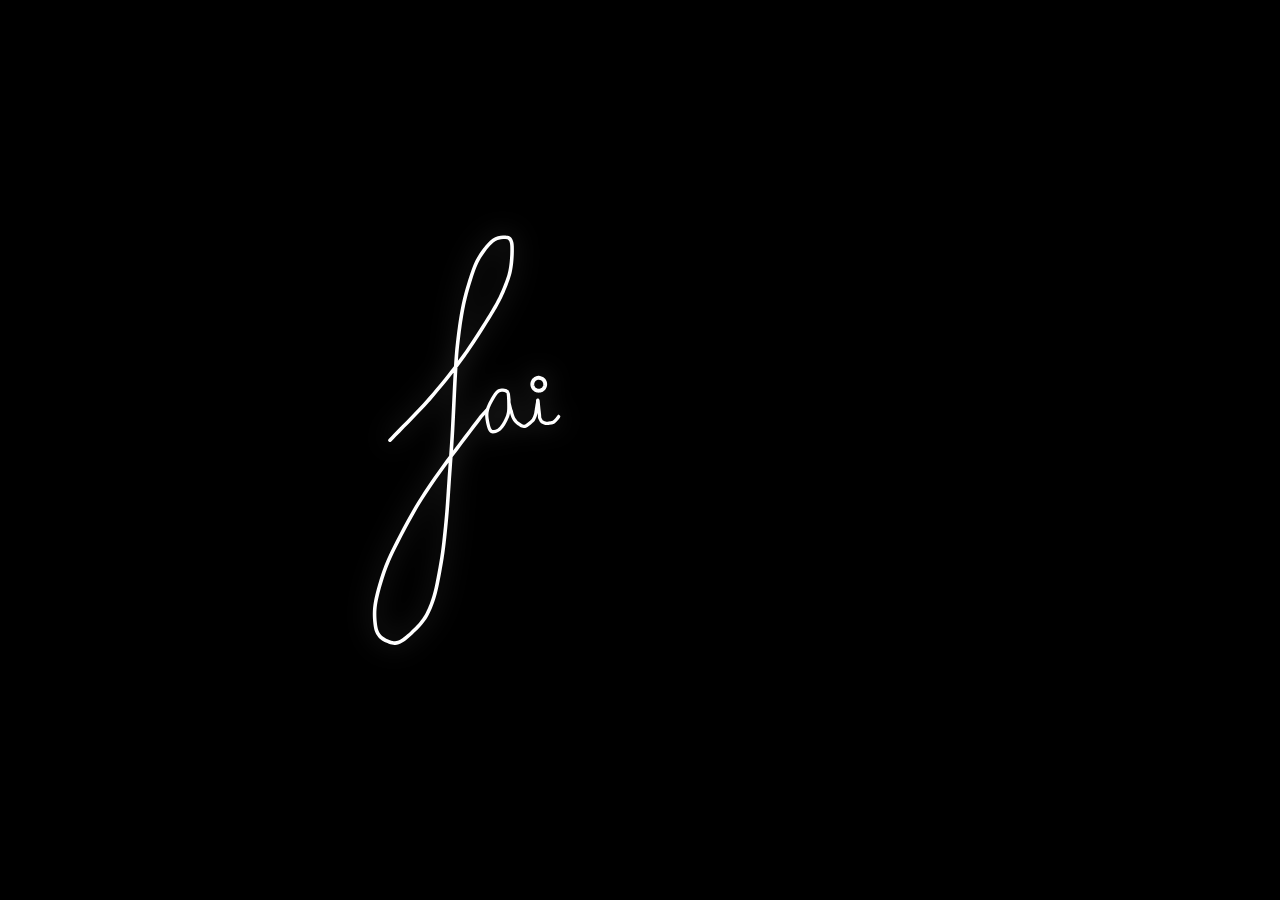
==== commit 0f41ad7b: "Preload blog.html in background independently without delaying initial page load" ====
--- a/index.html
+++ b/index.html
@@ -460,9 +460,9 @@
     </div>
   </div>
 
-  <!-- Blog panel — preloaded so slide transition plays smoothly on first click -->
+  <!-- Blog panel — downloaded in the background independently after initial load -->
   <div id="blog-panel">
-    <iframe id="blog-frame" src="blog.html" frameborder="0" title="Blog"></iframe>
+    <iframe id="blog-frame" data-src="blog.html" frameborder="0" title="Blog"></iframe>
   </div>
 
   <div class="container">
@@ -716,13 +716,31 @@
     document.addEventListener('touchmove', onTouchMove, { passive: false });
     document.addEventListener('touchend', onMouseLeave);
 
-    // ── Blog panel open / close ──
+    // ── Blog panel open / close & background loader ──
     const blogPanel = document.getElementById('blog-panel');
     const mainBox = document.querySelector('.main-box');
 
+    function preloadBlogInBackground() {
+      const frame = document.getElementById('blog-frame');
+      if (frame && !frame.src && frame.dataset.src) {
+        frame.src = frame.dataset.src;
+      }
+    }
+
+    // Start background download independently after page startup without blocking initial rendering
+    if ('requestIdleCallback' in window) {
+      requestIdleCallback(preloadBlogInBackground, { timeout: 2500 });
+    } else {
+      setTimeout(preloadBlogInBackground, 1200);
+    }
+
     function openBlogPanel() {
       const frame = document.getElementById('blog-frame');
-      if (!frame) {
+      if (frame) {
+        if (!frame.src && frame.dataset.src) {
+          frame.src = frame.dataset.src;
+        }
+      } else {
         blogPanel.innerHTML = '<iframe id="blog-frame" src="blog.html" frameborder="0" title="Blog"></iframe>';
       }
       blogPanel.classList.add('open');
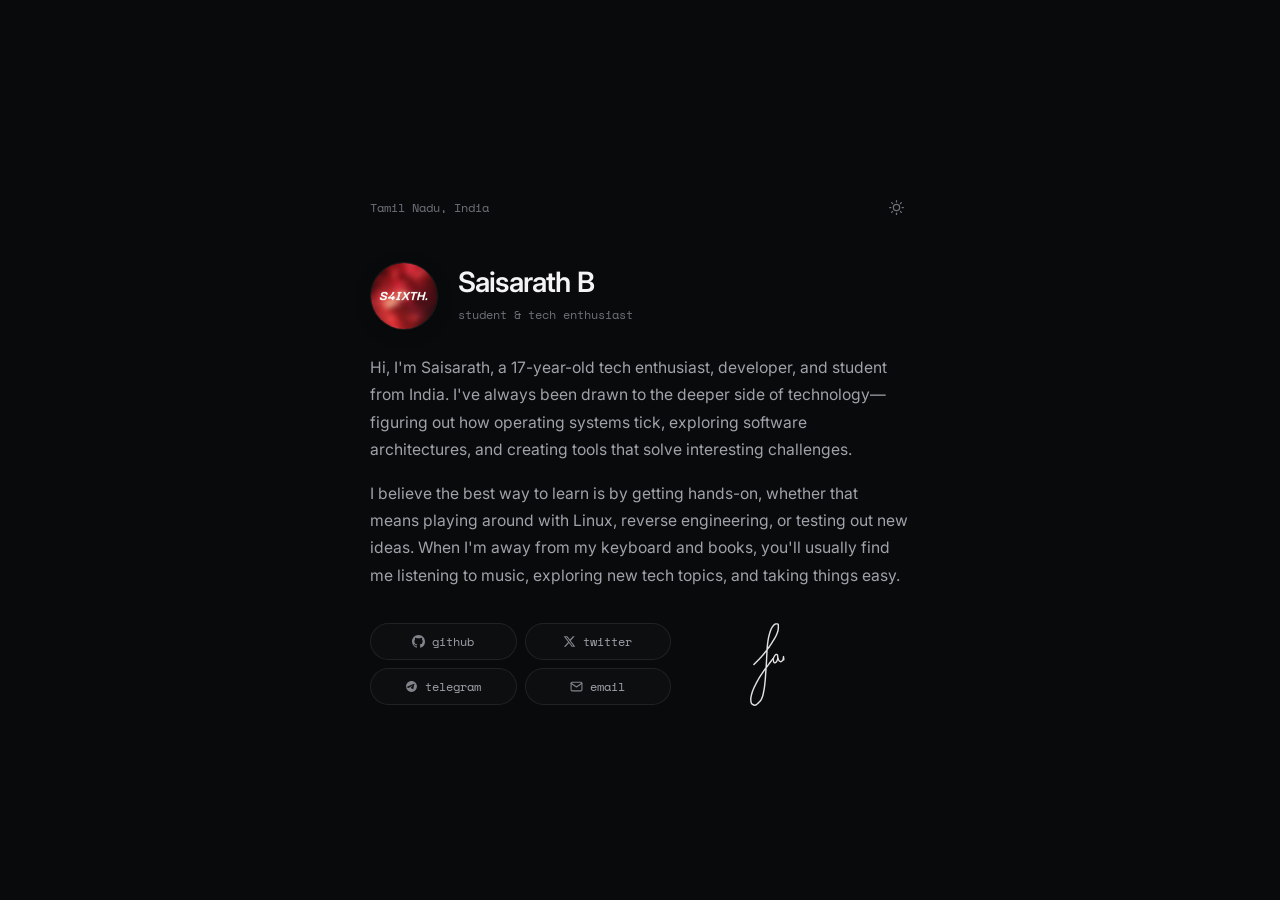
==== commit 3c4a0236: "Redesign minimal personal website with animated signature" ====
--- a/index.html
+++ b/index.html
@@ -1,1024 +1,113 @@
-<!DOCTYPE html>
-<html lang="en">
-
-<head>
-  <meta charset="UTF-8" />
-  <meta name="viewport" content="width=device-width, initial-scale=1.0, maximum-scale=1.0, user-scalable=no" />
-
-  <link rel="icon" type="image/png"
-    href="[data-uri]" />
-
-  <title>Saisarath</title>
-  <link
-    href="https://fonts.googleapis.com/css2?family=Inter:wght@300;400;500&family=Montserrat:ital,wght@1,700&family=Space+Mono:wght@400;700&display=swap"
-    rel="stylesheet" />
-  <link href="https://cdnjs.cloudflare.com/ajax/libs/font-awesome/6.4.0/css/all.min.css" rel="stylesheet" />
-  <link rel="prefetch" href="blog.html" />
-
-  <style>
-    * {
-      margin: 0;
-      padding: 0;
-      box-sizing: border-box;
-      -webkit-tap-highlight-color: transparent;
-    }
-
-    html,
-    body {
-      width: 100%;
-      height: 100%;
-      overflow: hidden;
-      font-family: 'Montserrat', monospace;
-      font-style: italic;
-      font-weight: 700;
-      background: #000000;
-    }
-
-    canvas {
-      position: fixed;
-      width: 100%;
-      height: 100%;
-      z-index: 1;
-      opacity: 0;
-      animation: fadeInCanvas 1s ease forwards;
-      animation-delay: 2s;
-    }
-
-    @keyframes fadeInCanvas {
-      to {
-        opacity: 1;
-      }
-    }
-
-    .container {
-      overflow: visible;
-      position: relative;
-      width: 100vw;
-      height: 100vh;
-    }
-
-    .black-cover {
-      position: absolute;
-      top: 0;
-      left: 0;
-      width: 100vw;
-      height: 100vh;
-      background-color: #000000;
-      z-index: 10;
-      transform: translateY(0);
-    }
-
-    .glass-center {
-      position: absolute;
-      top: 50%;
-      left: 50%;
-      transform: translate(-50%, -50%);
-      width: min(780px, 92vw);
-      height: min(520px, 78vh);
-      z-index: 999;
-      opacity: 1;
-      transition: opacity 0.6s ease;
-      display: flex;
-      align-items: center;
-      justify-content: center;
-      pointer-events: none;
-    }
-
-    .glass-center svg {
-      width: 100%;
-      height: 100%;
-      overflow: visible;
-      filter: drop-shadow(0 0 12px rgba(255, 255, 255, 0.25));
-    }
-
-    .glass-center svg path {
-      stroke: #ffffff !important;
-    }
-
-    .glass-panel {
-      position: relative;
-      background: transparent;
-      display: flex;
-      flex-direction: column;
-      align-items: center;
-      padding: 1.2rem 1.5rem 1.8rem 1.5rem;
-      z-index: 9999;
-    }
-
-    .glass-panel::before {
-      content: "";
-      position: absolute;
-      top: -80px;
-      bottom: -80px;
-      left: -80px;
-      right: -80px;
-      backdrop-filter: blur(4px);
-      -webkit-mask-image: 
-        linear-gradient(to right, transparent, black 25%, black 75%, transparent),
-        linear-gradient(to bottom, transparent, black 25%, black 75%, transparent);
-      -webkit-mask-composite: source-in;
-      mask-image: 
-        linear-gradient(to right, transparent, black 25%, black 75%, transparent),
-        linear-gradient(to bottom, transparent, black 25%, black 75%, transparent);
-      mask-composite: intersect;
-      z-index: -1;
-    }
-
-    .iron-body-text {
-      font-size: 11.7vmin;
-      color: #d7d7d7;
-      margin-bottom: 1.2rem;
-      opacity: 0;
-      transition: opacity 1.5s ease;
-      -webkit-user-select: none;
-      user-select: none;
-    }
-
-    .bio-container {
-      display: grid;
-      grid-template-rows: auto 0fr auto;
-      margin-bottom: 0;
-      opacity: 0;
-      transition: grid-template-rows 1.5s cubic-bezier(0.22, 1, 0.36, 1),
-        opacity 1.5s cubic-bezier(0.22, 1, 0.36, 1);
-      z-index: 999;
-      width: 100%;
-      max-width: 600px;
-    }
-
-    .bio-container.show {
-      grid-template-rows: auto 1fr auto;
-      opacity: 1;
-    }
-
-    .divider {
-      width: 15vmin;
-      height: 2px;
-      background-color: #d7d7d7;
-      margin: 0 auto;
-      border-radius: 1px;
-      align-self: center;
-      transform: translateZ(0);
-    }
-
-    .bio-inner-wrapper {
-      overflow: hidden;
-      min-height: 0;
-    }
-
-    .bio-text {
-      font-family: 'Space Mono', monospace;
-      font-style: normal;
-      font-weight: 400;
-      /* Reduced base scale for a more refined look */
-      font-size: clamp(11px, 1.6vmin + 0.25rem, 18px);
-      color: #d7d7d7;
-      text-align: center;
-      margin: 1.2rem 0;
-      -webkit-user-select: none;
-      user-select: none;
-    }
-
-    @keyframes twinkle {
-
-      0%,
-      100% {
-        opacity: 0.3;
-      }
-
-      50% {
-        opacity: 1;
-      }
-    }
-
-    .gpt-cursor {
-      display: inline-block;
-      font-size: clamp(16px, 2.8vmin + 0.4rem, 28px);
-      line-height: 0;
-      vertical-align: middle;
-      position: relative;
-      top: -0.3vmin;
-      margin-left: 1vmin;
-      animation: twinkle 1s infinite ease-in-out;
-    }
-
-    #bio-typed-text+.typed-cursor {
-      font-size: clamp(16px, 2.8vmin + 0.4rem, 28px) !important;
-      line-height: 0;
-      vertical-align: middle;
-      position: relative;
-      top: -0.3vmin;
-      margin-left: 1vmin;
-    }
-
-    .icon-box {
-      font-size: 0;
-      /* to remove text spacing */
-      color: #d7d7d7;
-      opacity: 0;
-      display: flex;
-      margin-top: 1.2rem;
-      transition: opacity 1.5s ease;
-      flex-wrap: nowrap;
-      justify-content: center;
-      align-items: center;
-    }
-
-    .icon-box svg {
-      width: clamp(20px, 4vmin, 40px);
-      height: clamp(20px, 4vmin, 40px);
-      margin: 0 clamp(4px, 2vw, 16px);
-      transition: transform 0.3s ease, fill 0.3s ease, color 0.3s ease;
-      fill: #d7d7d7;
-      color: #d7d7d7;
-    }
-
-    .icon-box svg:hover,
-    .icon-box svg.touch-hover {
-      transform: scale(1.2);
-      fill: #ffffff;
-      /* highlight on hover */
-      color: #ffffff;
-    }
-
-    .main-box {
-      position: absolute;
-      top: 47%;
-      left: 50%;
-      transform: translate(-50%, -50%);
-      display: flex;
-      flex-direction: column;
-      align-items: center;
-      z-index: 999;
-    }
-
-    .touch-hint-container {
-      position: absolute;
-      top: 100%;
-      left: 0;
-      width: 100%;
-      /* Exactly calculates the remaining space to the bottom of the viewport */
-      height: calc(53vh - 50%);
-      display: flex;
-      justify-content: center;
-      align-items: center;
-      pointer-events: none;
-    }
-
-    @keyframes fadeInHint {
-      0% {
-        opacity: 0;
-      }
-
-      100% {
-        opacity: 1;
-      }
-    }
-
-    .touch-hint {
-      display: none;
-      font-family: 'Space Mono', monospace;
-      /* Smaller font size as requested */
-      font-size: clamp(8px, 1vmin + 0.15rem, 11px);
-      color: rgba(215, 215, 215, 0.7);
-      text-align: center;
-    }
-
-    @media (pointer: coarse) {
-      .touch-hint.visible {
-        display: block;
-        animation: fadeInHint 1s ease forwards, twinkle 3s infinite ease-in-out 1s;
-      }
-    }
-
-    .speedometer {
-      position: absolute;
-      font-family: 'Space Mono', monospace;
-      font-size: clamp(8px, 1vmin + 0.15rem, 11px);
-      color: rgba(215, 215, 215, 0.7);
-      text-align: center;
-      opacity: 0;
-      transition: opacity 1s ease, color 0.3s ease;
-      pointer-events: none;
-      white-space: nowrap;
-    }
-
-    @keyframes shake {
-      0% {
-        margin-top: 1px;
-        margin-left: 1px;
-      }
-
-      10% {
-        margin-top: -2px;
-        margin-left: -1px;
-      }
-
-      20% {
-        margin-top: 0px;
-        margin-left: -3px;
-      }
-
-      30% {
-        margin-top: 2px;
-        margin-left: 3px;
-      }
-
-      40% {
-        margin-top: -1px;
-        margin-left: 1px;
-      }
-
-      50% {
-        margin-top: 2px;
-        margin-left: -1px;
-      }
-
-      60% {
-        margin-top: 1px;
-        margin-left: -3px;
-      }
-
-      70% {
-        margin-top: 1px;
-        margin-left: 3px;
-      }
-
-      80% {
-        margin-top: -1px;
-        margin-left: -1px;
-      }
-
-      90% {
-        margin-top: 2px;
-        margin-left: 1px;
-      }
-
-      100% {
-        margin-top: -2px;
-        margin-left: 1px;
-      }
-    }
-
-    .shake-effect {
-      animation: shake 0.5s infinite;
-    }
-
-    /* ── Blog panel (iframe overlay) ── */
-    #blog-panel {
-      position: fixed;
-      inset: 0;
-      z-index: 4000;
-      transform: translateX(100vw);
-      transition: transform 0.55s cubic-bezier(0.4, 0, 0.2, 1);
-      pointer-events: none;
-    }
-
-    #blog-panel.open {
-      transform: translateX(0);
-      pointer-events: all;
-    }
-
-    #blog-frame {
-      width: 100%;
-      height: 100%;
-      border: none;
-      display: block;
-    }
-
-  </style>
-</head>
-
-<body>
-  <canvas></canvas>
-  <div class="main-box">
-    <div class="glass-panel" id="mainGlassPanel">
-      <div class="iron-body-text" id="ironText">Saisarath</div>
-      <div class="bio-container" id="bioText">
-        <div class="divider"></div>
-        <div class="bio-inner-wrapper">
-          <div class="bio-text-container" style="position: relative; margin: 1.2rem 0 1.6rem 0;">
-            <div class="bio-text" style="opacity: 0; pointer-events: none; margin: 0;">
-              Hi, I'm a 17-year-old tech enthusiast and JEE aspirant studying at Sri Chaitanya Techno School,
-              Neelambur<br><br>
-              I enjoy exploring technology with tech stuff, building small projects, and listening to music in my
-              free time
-            </div>
-            <div class="bio-text" style="position: absolute; top: 0; left: 0; width: 100%; height: 100%; margin: 0;">
-              <span id="gpt-cursor-container" style="display: none;"><span class="gpt-cursor">●</span></span>
-              <span id="bio-typed-text"></span>
-            </div>
-          </div>
-        </div>
-        <div class="divider"></div>
-      </div>
-      <div class="icon-box">
-        <a href="blog.html" id="globe-link">
-          <svg width="32" height="32" viewBox="38 10 180 180" xmlns="http://www.w3.org/2000/svg">
-            <g fill="none" stroke="currentColor" stroke-width="11" stroke-linecap="round">
-              <circle cx="128" cy="100" r="80" />
-              <line x1="48" y1="100" x2="208" y2="100" />
-              <path d="M128 20 C80 55 80 145 128 180" />
-              <path d="M128 20 C176 55 176 145 128 180" />
-            </g>
-          </svg>
-        </a>
-
-        <a href="https://telegram.me/saisarath" target="_blank">
-          <svg xmlns="http://www.w3.org/2000/svg" width="32" height="32" viewBox="0 0 512 512">
-            <path
-              d="M501.974 41.949a30.939 30.939 0 0 0-30.555-6.565L21.231 183.785C8.962 187.829.642 198.781.035 211.684c-.606 12.904 6.649 24.589 18.483 29.768l111.335 48.712 33.591 155.795c1.395 6.472 4.68 12.237 11.639 14.01 7.039 1.793 12.012-2.054 17.264-5.986l82.62-61.865 96.589 79.039c5.626 4.606 12.502 7.008 19.513 7.008a31.091 31.091 0 0 0 9.986-1.657c10.166-3.447 17.702-11.744 20.159-22.193L511.18 71.813a30.938 30.938 0 0 0-9.206-29.864zm-302.43 276.128c-.055.13-.109.277-.16.453l-18.624 65.068-20.784-96.395 142.917-79.405-99.921 104.478a15.03 15.03 0 0 0-3.428 5.801zm5.911 88.525 8.459-29.555 8.091-28.269 28.991 23.724-45.541 34.1zM481.908 64.927l-89.965 382.502c-.045.19-.105.452-.545.601-.436.148-.648-.021-.798-.145l-105.691-86.488-.008-.007-48.969-40.072L393.255 156.82a15.035 15.035 0 0 0 1.035-19.579 15.034 15.034 0 0 0-19.204-3.955L142.135 262.715 30.572 213.902c-.34-.148-.527-.231-.5-.806.027-.573.221-.638.573-.754l450.188-148.4c.218-.071.464-.153.826.177.362.332.302.584.249.808z" />
-          </svg>
-        </a>
-
-        <a href="mailto:hello@saisarath.com" target="_blank">
-          <svg xmlns="http://www.w3.org/2000/svg" width="32" height="32" viewBox="0 0 512 512">
-            <path
-              d="M467 76H45C20.137 76 0 96.262 0 121v270c0 24.885 20.285 45 45 45h422c24.655 0 45-20.03 45-45V121c0-24.694-20.057-45-45-45zm-6.302 30L287.82 277.967c-8.5 8.5-19.8 13.18-31.82 13.18s-23.32-4.681-31.848-13.208L51.302 106h409.396zM30 384.894V127.125L159.638 256.08 30 384.894zM51.321 406l129.587-128.763 22.059 21.943c14.166 14.166 33 21.967 53.033 21.967s38.867-7.801 53.005-21.939l22.087-21.971L460.679 406H51.321zM482 384.894 352.362 256.08 482 127.125v257.769z" />
-          </svg>
-        </a>
-
-        <a href="https://github.com/saisarathbb" target="_blank">
-          <svg xmlns="http://www.w3.org/2000/svg" width="32" height="32" viewBox="0 0 512 512">
-            <path
-              d="M256 0C115.3 0 0 116.3 0 257c0 139.883 114.25 255 256 255 141.574 0 256-114.945 256-255C512 116.3 396.7 0 256 0zm45 477.5c-14.398 3-29.7 4.5-45 4.5s-30.602-1.5-45-4.5v-70.2c0-16.8 4.5-22.8 10.5-30.902 3.055-3.492 4.898-6.625 18.598-27.296L217 345.5c-59.402-8.7-82.8-39.602-92.102-63.602-12-32.097-5.699-72.3 15.903-97.796 3.3-3.903 6-10.504 3.601-17.403-4.504-13.8-3.902-35.699-.902-44.101 15.906 2.273 32.262 13.668 45.902 21.902 6.286 3.668 9.582 2.7 12.598 3 10.96-2.281 28.059-7.8 54.3-7.8 16.2 0 33.302 2.398 50.102 7.198 3.004-.07 7.832 2.485 16.2-2.398 14.257-8.687 30.058-19.691 45.898-21.902 3 8.402 3.602 30.3-.898 44.101-2.403 6.899.296 13.5 3.601 17.403 21.598 25.5 27.899 65.699 15.899 97.796-9.301 24-32.7 54.903-92.102 63.602l-23.098 3.602c14.16 21.367 15.653 23.93 18.602 27.296C296.5 384.5 301 390.5 301 407.301zm30-8.7v-61.5c0-17.1-3.602-28.5-8.402-36.902 45.601-12.296 78.004-39.3 92.402-78 15.3-40.796 8.402-89.398-17.102-123 4.504-20.097 4.504-52.199-6.296-67.199C386.8 95.602 380.199 92 371.8 92h-.301c-23.262 1.258-41.57 12.973-61.2 24.898-18-4.8-36.3-7.199-54.6-7.199-18.598 0-37.2 2.7-53.696 7.2C181.34 104.437 163.207 93.226 139.3 92c-7.5 0-14.102 3.602-18.903 10.2-10.796 15-10.796 47.1-6.296 67.198-25.504 33.602-32.403 82.5-17.102 123 14.398 38.7 46.8 65.704 92.402 78-3.722 6.512-6.668 14.915-7.828 26.286-9.21 3.175-17.199 4.21-24.629 2.027-7.836-2.316-13.941-7.547-19.246-16.469-11.914-20.015-32.207-36.355-55.312-34.23l2.636 29.883c10.7-.98 21.348 10.34 26.88 19.671 9.124 15.368 21.417 25.446 36.546 29.914 11.23 3.31 21.496 3.23 32.551.872V468.8C93.7 438.199 30 354.8 30 257 30 132.8 131.8 30 256 30s226 102.8 226 227c0 97.8-63.7 181.2-151 211.8z" />
-          </svg>
-        </a>
-
-        <a href="https://x.com/saisarathbb" target="_blank" aria-label="Twitter">
-          <svg xmlns="http://www.w3.org/2000/svg" width="32" height="32" viewBox="0 0 512 512">
-            <path
-              d="M389.2 48h70.6L305.6 224.2 487 464H345L233.7 318.6 106.5 464H35.8L200.7 275.5 26.8 48H172.4L272.9 180.9 389.2 48zM364.4 421.8h39.1L151.1 88h-42L364.4 421.8z" />
-          </svg>
-        </a>
-      </div>
-    </div>
-
-    <div class="touch-hint-container">
-      <div class="touch-hint">Slide finger across screen to move stars</div>
-      <div class="speedometer" id="speedometer">0 km/s</div>
-    </div>
-  </div>
-
-  <!-- Blog panel — downloaded in the background independently after initial load -->
-  <div id="blog-panel">
-    <iframe id="blog-frame" data-src="blog.html" frameborder="0" title="Blog"></iframe>
-  </div>
-
-  <div class="container">
-    <div class="black-cover"></div>
-    <div class="glass-center" id="signature-splash"><div id="sig-container" style="width: 100%; height: 100%;"></div></div>
-  </div>
-
-  <script>
-    window.addEventListener('load', () => {
-      const cover = document.querySelector('.black-cover');
-      const ironText = document.getElementById('ironText');
-      const upwardDuration = 6000;
-      const upwardDisplacement = '-250vh';
-
-      const glass = document.getElementById('signature-splash');
-      const sigContainer = document.getElementById('sig-container');
-
-      // 3.7x master speed multiplier with user's customized linear timings
-      const MASTER_SPEED = 3.7;
-      const LOCKED_TIMINGS = [
-        { dur: 2350, pause: 150, ease: 'linear', name: "S (Sai)" },
-        { dur: 1650, pause: 200, ease: 'linear', name: "ai (Sai)" },
-        { dur: 350,  pause: 250, ease: 'linear', name: "Dot of i" },
-        { dur: 2350, pause: 150, ease: 'linear', name: "S (Sarath)" },
-        { dur: 4800, pause: 180, ease: 'linear', name: "arath (Sarath)" },
-        { dur: 350,  pause: 150, ease: 'linear', name: "t cross-bar" }
-      ];
-
-      let paths = [];
-      let pathLengths = [];
-      let schedule = [];
-      let TOTAL_DURATION = 0;
-      let startTime = null;
-
-      async function initSignatureSplash() {
-        try {
-          const resp = await fetch('ss_smooth.svg');
-          const svgText = await resp.text();
-          sigContainer.innerHTML = svgText;
-
-          const svgEl = sigContainer.querySelector('svg');
-          if (!svgEl) return fallbackOldCover();
-
-          paths = Array.from(svgEl.querySelectorAll('path'));
-          pathLengths = paths.map(p => {
-            const len = p.getTotalLength();
-            p.style.stroke = '#ffffff';
-            p.style.strokeDasharray = `${len} ${len}`;
-            p.style.strokeDashoffset = `${len}`;
-            return len;
-          });
-
-          // Build schedule scaled by 3.7x
-          schedule = [];
-          let cur = 0;
-          for (let i = 0; i < LOCKED_TIMINGS.length; i++) {
-            const item = LOCKED_TIMINGS[i];
-            const scaledDur = item.dur / MASTER_SPEED;
-            const scaledPause = item.pause / MASTER_SPEED;
-            schedule.push({
-              start: cur,
-              end: cur + scaledDur,
-              duration: scaledDur,
-              name: item.name
-            });
-            cur += scaledDur + scaledPause;
-          }
-          TOTAL_DURATION = cur;
-
-          // Start drawing stroke animation immediately without fade-in delay
-          startTime = performance.now();
-          requestAnimationFrame(tickSignature);
-
-        } catch (err) {
-          console.error('Failed to load signature SVG:', err);
-          fallbackOldCover();
-        }
-      }
-
-      function tickSignature(now) {
-        const elapsed = now - startTime;
-
-        for (let i = 0; i < schedule.length; i++) {
-          const s = schedule[i];
-          const len = pathLengths[i];
-          const p = paths[i];
-
-          if (elapsed >= s.end) {
-            p.style.strokeDashoffset = '0';
-          } else if (elapsed >= s.start && elapsed < s.end) {
-            const prog = Math.max(0, Math.min(1, (elapsed - s.start) / s.duration));
-            p.style.strokeDashoffset = `${len * (1 - prog)}`;
-          } else {
-            p.style.strokeDashoffset = `${len}`;
-          }
-        }
-
-        if (elapsed < TOTAL_DURATION) {
-          requestAnimationFrame(tickSignature);
-        } else {
-          // Finished writing! Linger for 300ms, then fade out glass card and move cover upward
-          setTimeout(() => {
-            glass.style.opacity = 0;
-            setTimeout(() => {
-              glass.style.display = 'none';
-            }, 800);
-            animateCoverUp();
-          }, 350);
-        }
-      }
-
-      function fallbackOldCover() {
-        animateCoverUp();
-      }
-
-      // 250ms delay for page startup before drawing begins
-      setTimeout(() => {
-        initSignatureSplash();
-      }, 250);
-
-      function animateCoverUp() {
-        cover.style.transition = `transform ${upwardDuration}ms cubic-bezier(0.22, 1, 0.36, 1)`;
-        cover.style.transform = `translateY(${upwardDisplacement})`;
-
-        setTimeout(() => {
-          const iconBox = document.querySelector('.icon-box');
-          const bioText = document.getElementById('bioText');
-          const glassPanel = document.getElementById('mainGlassPanel');
-
-          glassPanel.style.display = 'flex';
-
-          setTimeout(() => {
-            glassPanel.style.opacity = 1;
-          }, 10);
-
-          setTimeout(() => {
-            iconBox.style.opacity = 1;
-          }, 50);
-
-          setTimeout(() => {
-            ironText.style.opacity = 1;
-          }, 100);
-
-          setTimeout(() => {
-            bioText.classList.add('show');
-
-            // show cursor after box expands (1.5s transition time)
-            setTimeout(() => {
-              const cursorContainer = document.getElementById('gpt-cursor-container');
-              if (cursorContainer) cursorContainer.style.display = 'inline-block';
-
-              // blink for 1 second before typing
-              setTimeout(() => {
-                if (cursorContainer) cursorContainer.style.display = 'none';
-
-                const targetEl = document.getElementById('bio-typed-text');
-                const targetText = 'Hi, I\'m a 17-year-old tech enthusiast and JEE aspirant studying at Sri Chaitanya Techno School, Neelambur<br><br>I enjoy exploring technology with tech stuff, building small projects, and listening to music in my free time';
-                let charIdx = 0;
-
-                const cursor = document.createElement('span');
-                cursor.className = 'typed-cursor typed-cursor--blink';
-                cursor.innerText = '●';
-                targetEl.parentNode.insertBefore(cursor, targetEl.nextSibling);
-
-                const typeNextChar = () => {
-                  if (charIdx < targetText.length) {
-                    // If we encounter an HTML tag (like <br>), read the whole tag at once
-                    if (targetText[charIdx] === '<') {
-                      let tag = '';
-                      while (charIdx < targetText.length && targetText[charIdx] !== '>') {
-                        tag += targetText[charIdx];
-                        charIdx++;
-                      }
-                      if (charIdx < targetText.length && targetText[charIdx] === '>') {
-                        tag += '>';
-                        charIdx++;
-                      }
-                      targetEl.innerHTML += tag;
-
-                      // Process the next character immediately without delay
-                      typeNextChar();
-                      return;
-                    }
-
-                    // Otherwise, type the single character
-                    targetEl.innerHTML += targetText[charIdx];
-                    charIdx++;
-
-                    // Base delay of 25ms per letter
-                    let delay = 25;
-                    // Add slight random jitter (±10ms)
-                    delay += (Math.random() * 20) - 10;
-
-                    setTimeout(typeNextChar, delay);
-                  } else {
-                    setTimeout(() => {
-                      cursor.style.opacity = 0;
-                    }, 2000); // Waits 2 seconds before disappearing completely
-
-                    // Only show the hint if the user hasn't already figured it out and slid away
-                    if (!touchHintHidden) {
-                      const hint = document.querySelector('.touch-hint');
-                      if (hint) hint.classList.add('visible');
-                    }
-                  }
-                };
-
-                window.typingStarted = true;
-                typeNextChar();
-              }, 1000); // 1 second blink delay
-            }, 1500);
-          }, 1000); // smoothly expand bio text and separate the other two boxes after 1s
-        }, upwardDuration - 4800); //show Saisarath after cover moves up
-      }
-    });
-  </script>
-  <!-- bg stars script stays untouched -->
-  <script>
-    const STAR_COLOR = '#fff';
-    const STAR_SIZE = 3;
-    const STAR_MIN_SCALE = 0.2;
-    const OVERFLOW_THRESHOLD = 50;
-    const STAR_COUNT = (window.innerWidth + window.innerHeight) / 14;
-
-    const canvas = document.querySelector('canvas'),
-      context = canvas.getContext('2d');
-
-    let scale = 1,
-      width,
-      height;
-
-    let stars = [];
-    let pointerX, pointerY;
-    let velocity = { x: 0, y: 0, tx: 0, ty: 0, z: 0.0005 };
-    let touchInput = false;
-    let idleTimer = null;
-    let isIdle = true;
-    let touchHintHidden = false;
-    let hasInteracted = false;
-    let isWarpSpeed = false;
-    let warpFactor = 0;
-
-    generate();
-    resize();
-    step();
-
-    window.onresize = resize;
-    document.onmousemove = onMouseMove;
-    document.onmouseleave = onMouseLeave;
-    document.addEventListener('touchstart', onTouchStart, { passive: false });
-    document.addEventListener('touchmove', onTouchMove, { passive: false });
-    document.addEventListener('touchend', onMouseLeave);
-
-    // ── Blog panel open / close & background loader ──
-    const blogPanel = document.getElementById('blog-panel');
-    const mainBox = document.querySelector('.main-box');
-
-    function preloadBlogInBackground() {
-      const frame = document.getElementById('blog-frame');
-      if (frame && !frame.src && frame.dataset.src) {
-        frame.src = frame.dataset.src;
-      }
-    }
-
-    // Start background download independently after page startup without blocking initial rendering
-    if ('requestIdleCallback' in window) {
-      requestIdleCallback(preloadBlogInBackground, { timeout: 2500 });
-    } else {
-      setTimeout(preloadBlogInBackground, 1200);
-    }
-
-    function openBlogPanel() {
-      const frame = document.getElementById('blog-frame');
-      if (frame) {
-        if (!frame.src && frame.dataset.src) {
-          frame.src = frame.dataset.src;
-        }
-      } else {
-        blogPanel.innerHTML = '<iframe id="blog-frame" src="blog.html" frameborder="0" title="Blog"></iframe>';
-      }
-      blogPanel.classList.add('open');
-      history.pushState({ blog: true }, '', '#blog');
-    }
-
-    // Exposed globally so it can be called programmatically if needed
-    window.closeBlogPanel = function () {
-      blogPanel.classList.remove('open');
-    };
-
-    document.getElementById('globe-link').addEventListener('click', (e) => {
-      e.preventDefault();
-      openBlogPanel();
-    });
-
-    // Browser back button
-    window.addEventListener('popstate', () => {
-      if (blogPanel.classList.contains('open')) {
-        window.closeBlogPanel();
-      }
-    });
-
-    function generate() {
-      for (let i = 0; i < STAR_COUNT; i++) {
-        stars.push({
-          x: 0,
-          y: 0,
-          z: STAR_MIN_SCALE + Math.random() * (1 - STAR_MIN_SCALE),
-        });
-      }
-    }
-
-    function placeStar(star) {
-      star.x = Math.random() * width;
-      star.y = Math.random() * height;
-    }
-
-    function recycleStar(star) {
-      let direction = 'z';
-      let vx = Math.abs(velocity.x),
-        vy = Math.abs(velocity.y);
-
-      if (vx > 1 || vy > 1) {
-        let axis =
-          vx > vy
-            ? Math.random() < vx / (vx + vy)
-              ? 'h'
-              : 'v'
-            : Math.random() < vy / (vx + vy)
-              ? 'v'
-              : 'h';
-
-        if (axis === 'h') direction = velocity.x > 0 ? 'l' : 'r';
-        else direction = velocity.y > 0 ? 't' : 'b';
-      }
-
-      star.z = STAR_MIN_SCALE + Math.random() * (1 - STAR_MIN_SCALE);
-
-      if (direction === 'z') {
-        star.z = 0.1;
-        star.x = Math.random() * width;
-        star.y = Math.random() * height;
-      } else if (direction === 'l') {
-        star.x = -OVERFLOW_THRESHOLD;
-        star.y = height * Math.random();
-      } else if (direction === 'r') {
-        star.x = width + OVERFLOW_THRESHOLD;
-        star.y = height * Math.random();
-      } else if (direction === 't') {
-        star.x = width * Math.random();
-        star.y = -OVERFLOW_THRESHOLD;
-      } else if (direction === 'b') {
-        star.x = width * Math.random();
-        star.y = height + OVERFLOW_THRESHOLD;
-      }
-    }
-
-    function resize() {
-      scale = window.devicePixelRatio || 1;
-      width = window.innerWidth * scale;
-      height = window.innerHeight * scale;
-      canvas.width = width;
-      canvas.height = height;
-      stars.forEach(placeStar);
-    }
-
-    function step() {
-      context.clearRect(0, 0, width, height);
-      update();
-      render();
-      requestAnimationFrame(step);
-    }
-
-    function update() {
-      if (isIdle) {
-        // drift towards top left corner at 45 deg
-        velocity.tx += (-0.3 - velocity.tx) * 0.05;
-        velocity.ty += (-0.3 - velocity.ty) * 0.05;
-      } else {
-        velocity.tx *= 0.96;
-        velocity.ty *= 0.96;
-      }
-      velocity.x += (velocity.tx - velocity.x) * 0.8;
-      velocity.y += (velocity.ty - velocity.y) * 0.8;
-
-      let currentSpeed = Math.round(Math.hypot(velocity.x, velocity.y) * 100);
-      isWarpSpeed = currentSpeed >= 25000;
-      
-      let targetWarp = isWarpSpeed ? 1 : 0;
-      warpFactor += (targetWarp - warpFactor) * 0.05; // Smoothly fades in and out
-
-      const speedo = document.getElementById('speedometer');
-      if (speedo && hasInteracted && window.typingStarted) {
-        if (isWarpSpeed) {
-          speedo.innerText = 'WARP SPEED ACHIEVED';
-          speedo.style.color = '#ff0000';
-          speedo.style.fontWeight = 'bold';
-          speedo.style.letterSpacing = '2px';
-          document.querySelector('.main-box').classList.add('shake-effect');
-        } else {
-          speedo.innerText = currentSpeed + ' km/s';
-          speedo.style.color = 'rgba(215, 215, 215, 0.7)';
-          speedo.style.fontWeight = 'normal';
-          speedo.style.letterSpacing = 'normal';
-          document.querySelector('.main-box').classList.remove('shake-effect');
-        }
-
-        // Hide if settled back at normal idle speed (-0.3, -0.3)
-        if (isIdle && Math.abs(velocity.x - (-0.3)) < 0.05 && Math.abs(velocity.y - (-0.3)) < 0.05) {
-          speedo.style.opacity = '0';
-        } else {
-          speedo.style.opacity = '1';
-        }
-      }
-
-      stars.forEach((star) => {
-        star.x += velocity.x * star.z;
-        star.y += velocity.y * star.z;
-        star.x += (star.x - width / 2) * velocity.z * star.z;
-        star.y += (star.y - height / 2) * velocity.z * star.z;
-        star.z += velocity.z;
-
-        if (
-          star.x < -OVERFLOW_THRESHOLD ||
-          star.x > width + OVERFLOW_THRESHOLD ||
-          star.y < -OVERFLOW_THRESHOLD ||
-          star.y > height + OVERFLOW_THRESHOLD
-        ) {
-          recycleStar(star);
-        }
-      });
-    }
-
-    function render() {
-      context.save();
-      if (warpFactor > 0.01) {
-        const shakeX = (Math.random() - 0.5) * (8 * warpFactor);
-        const shakeY = (Math.random() - 0.5) * (8 * warpFactor);
-        context.translate(shakeX, shakeY);
-      }
-
-      stars.forEach((star) => {
-        context.beginPath();
-        context.lineCap = 'round';
-        context.lineWidth = STAR_SIZE * star.z * scale;
-        
-        let baseAlpha = 0.5 + 0.5 * Math.random();
-        context.globalAlpha = baseAlpha + (0.8 - baseAlpha) * warpFactor;
-        
-        // Smoothly transition color from #fff (255, 255, 255) to #ff0000 (255, 0, 0)
-        let r = 255;
-        let g = Math.round(255 * (1 - warpFactor));
-        let b = Math.round(255 * (1 - warpFactor));
-        context.strokeStyle = `rgb(${r}, ${g}, ${b})`;
-        
-        context.moveTo(star.x, star.y);
-
-        let tailMultiplier = 2 + (15 - 2) * warpFactor;
-        let tailX = velocity.x * tailMultiplier,
-          tailY = velocity.y * tailMultiplier;
-        if (Math.abs(tailX) < 0.1) tailX = 0.5;
-        if (Math.abs(tailY) < 0.1) tailY = 0.5;
-
-        context.lineTo(star.x + tailX, star.y + tailY);
-        context.stroke();
-      });
-
-      context.restore();
-    }
-
-    function movePointer(x, y) {
-      isIdle = false;
-      clearTimeout(idleTimer);
-      idleTimer = setTimeout(() => {
-        isIdle = true;
-      }, 1000);
-
-      if (typeof pointerX === 'number' && typeof pointerY === 'number') {
-        let ox = x - pointerX,
-          oy = y - pointerY;
-        velocity.tx += (ox / 8) * scale * (touchInput ? 1 : -1);
-        velocity.ty += (oy / 8) * scale * (touchInput ? 1 : -1);
-      }
-      pointerX = x;
-      pointerY = y;
-    }
-
-    function hideTouchHint() {
-      if (!touchHintHidden) {
-        touchHintHidden = true;
-        const hint = document.querySelector('.touch-hint');
-        if (hint && hint.classList.contains('visible')) {
-          hint.style.transition = 'opacity 0.5s ease';
-          hint.style.opacity = '0';
-          setTimeout(() => {
-            hint.style.display = 'none';
-            hasInteracted = true;
-          }, 500);
-        } else {
-          if (hint) hint.style.display = 'none';
-          hasInteracted = true;
-        }
-      } else {
-        hasInteracted = true;
-      }
-    }
-
-    function onMouseMove(event) {
-      if (blogPanel.classList.contains('open')) return;
-      hideTouchHint();
-      touchInput = false;
-      movePointer(event.clientX, event.clientY);
-    }
-
-    function onTouchStart(event) {
-      if (blogPanel.classList.contains('open')) return;
-      hideTouchHint();
-      touchInput = true;
-      pointerX = event.touches[0].clientX;
-      pointerY = event.touches[0].clientY;
-      isIdle = false;
-      clearTimeout(idleTimer);
-    }
-
-    function onTouchMove(event) {
-      if (blogPanel.classList.contains('open')) return;
-      touchInput = true;
-      const tx = event.touches[0].clientX;
-      const ty = event.touches[0].clientY;
-      movePointer(tx, ty);
-
-      // Simulate hover for SVG icons with a larger proximity radius (50px)
-      // This prevents the finger from completely hiding the icon while hovering
-      const HOVER_RADIUS = 50;
-      document.querySelectorAll('.icon-box svg').forEach(svg => {
-        const rect = svg.getBoundingClientRect();
-        const cx = rect.left + rect.width / 2;
-        const cy = rect.top + rect.height / 2;
-
-        // Calculate distance from finger to center of icon
-        if (Math.hypot(tx - cx, ty - cy) < HOVER_RADIUS) {
-          svg.classList.add('touch-hover');
-        } else {
-          svg.classList.remove('touch-hover');
-        }
-      });
-
-      // Explicitly prevent scrolling to ensure the browser doesn't eat the drag event
-      event.preventDefault();
-    }
-
-    function onMouseLeave() {
-      pointerX = null;
-      pointerY = null;
-      document.querySelectorAll('.touch-hover').forEach(node => node.classList.remove('touch-hover'));
-    }
-  </script>
-</body>
-
-</html>+<!DOCTYPE html>
+<html lang="en" data-theme="dark">
+<head>
+  <meta charset="UTF-8" />
+  <meta name="viewport" content="width=device-width, initial-scale=1.0" />
+  <title>Saisarath B</title>
+  <meta name="description" content="Personal space of Saisarath B." />
+  <meta name="author" content="Saisarath B" />
+  <link rel="canonical" href="https://saisarath.com/" />
+  <meta property="og:type" content="website" />
+  <meta property="og:url" content="https://saisarath.com/" />
+  <meta property="og:title" content="Saisarath B" />
+  <meta property="og:description" content="Personal space of Saisarath B." />
+  <meta property="og:image" content="https://saisarath.com/avatar.png" />
+  <meta name="twitter:card" content="summary" />
+  <meta name="twitter:site" content="@saisarathbb" />
+  <link rel="icon" type="image/svg+xml" href="favicon.svg" />
+  <link rel="icon" type="image/png" href="favicon.png" />
+  <link rel="stylesheet" href="styles.css" />
+</head>
+<body>
+  <div class="site-wrapper">
+    <header class="top-bar">
+      <span>Tamil Nadu, India</span>
+      <button id="theme-btn" class="theme-toggle" aria-label="Toggle theme" title="Toggle theme">
+        <svg width="15" height="15" viewBox="0 0 24 24" fill="none" stroke="currentColor" stroke-width="2" stroke-linecap="round" stroke-linejoin="round">
+          <circle cx="12" cy="12" r="5"></circle>
+          <line x1="12" y1="1" x2="12" y2="3"></line>
+          <line x1="12" y1="21" x2="12" y2="23"></line>
+          <line x1="4.22" y1="4.22" x2="5.64" y2="5.64"></line>
+          <line x1="18.36" y1="18.36" x2="19.78" y2="19.78"></line>
+          <line x1="1" y1="12" x2="3" y2="12"></line>
+          <line x1="21" y1="12" x2="23" y2="12"></line>
+          <line x1="4.22" y1="19.78" x2="5.64" y2="18.36"></line>
+          <line x1="18.36" y1="5.64" x2="19.78" y2="4.22"></line>
+        </svg>
+      </button>
+    </header>
+    <main class="profile-card">
+      <div class="profile-head">
+        <img src="avatar.png" alt="Saisarath B" class="avatar" width="76" height="76" />
+        <div class="profile-titles">
+          <h1 class="name">Saisarath B</h1>
+          <span class="tagline">student &amp; tech enthusiast</span>
+        </div>
+      </div>
+      <div class="bio-box">
+        <p>
+          Hi, I'm Saisarath, a 17-year-old tech enthusiast, developer, and student from India. I've always been drawn to the deeper side of technology—figuring out how operating systems tick, exploring software architectures, and creating tools that solve interesting challenges.
+        </p>
+        <p>
+          I believe the best way to learn is by getting hands-on, whether that means playing around with Linux, reverse engineering, or testing out new ideas. When I'm away from my keyboard and books, you'll usually find me listening to music, exploring new tech topics, and taking things easy.
+        </p>
+      </div>
+      <div class="bottom-action-row">
+        <nav class="socials-grid-2x2" aria-label="Social and contact links">
+          <a href="https://github.com/saisarathbb" target="_blank" rel="noopener noreferrer" class="link-pill">
+            <svg viewBox="0 0 24 24" fill="currentColor">
+              <path d="M12 0C5.37 0 0 5.37 0 12c0 5.31 3.435 9.795 8.205 11.385.6.105.825-.255.825-.57 0-.285-.015-1.23-.015-2.235-3.015.555-3.795-.735-4.035-1.41-.135-.345-.72-1.41-1.23-1.695-.42-.225-1.02-.78-.015-.795.945-.015 1.62.87 1.845 1.23 1.08 1.815 2.805 1.305 3.495.99.105-.78.42-1.305.765-1.605-2.67-.3-5.46-1.335-5.46-5.925 0-1.305.465-2.385 1.23-3.225-.12-.3-.54-1.53.12-3.18 0 0 1.005-.315 3.3 1.23.96-.27 1.98-.405 3-.405s2.04.135 3 .405c2.295-1.56 3.3-1.23 3.3-1.23.66 1.65.24 2.88.12 3.18.765.84 1.23 1.905 1.23 3.225 0 4.605-2.805 5.625-5.475 5.925.435.375.81 1.095.81 2.22 0 1.605-.015 2.895-.015 3.3 0 .315.225.69.825.57A12.02 12.02 0 0024 12c0-6.63-5.37-12-12-12z"/>
+            </svg>
+            <span>github</span>
+          </a>
+          <a href="https://x.com/saisarathbb" target="_blank" rel="noopener noreferrer" class="link-pill">
+            <svg viewBox="0 0 24 24" fill="currentColor">
+              <path d="M18.244 2.25h3.308l-7.227 8.26 8.502 11.24H16.17l-5.214-6.817L4.99 21.75H1.68l7.73-8.835L1.254 2.25H8.08l4.713 6.231zm-1.161 17.52h1.833L7.084 4.126H5.117z"/>
+            </svg>
+            <span>twitter</span>
+          </a>
+          <a href="https://telegram.me/saisarath" target="_blank" rel="noopener noreferrer" class="link-pill">
+            <svg viewBox="0 0 24 24" fill="currentColor">
+              <path d="M12 2C6.48 2 2 6.48 2 12s4.48 10 10 10 10-4.48 10-10S17.52 2 12 2zm4.64 6.8c-.15 1.58-.8 5.42-1.13 7.19-.14.75-.42 1-.68 1.03-.58.05-1.02-.38-1.58-.75-.88-.58-1.38-.94-2.23-1.5-.99-.65-.35-1.01.22-1.59.15-.15 2.71-2.48 2.76-2.69.01-.03.01-.14-.07-.19-.08-.05-.19-.02-.27 0-.12.03-1.99 1.27-5.62 3.72-.53.36-1.01.54-1.44.53-.47-.01-1.38-.27-2.06-.49-.83-.27-1.49-.42-1.43-.88.03-.24.38-.49 1.03-.75 4.04-1.76 6.74-2.92 8.09-3.49 3.85-1.61 4.65-1.89 5.17-1.9.11 0 .37.03.54.17.14.12.18.28.2.45-.02.07-.02.19-.04.34z"/>
+            </svg>
+            <span>telegram</span>
+          </a>
+          <a href="mailto:hello@saisarath.com" onclick="copyEmail(event)" class="link-pill" title="Click to copy email">
+            <svg viewBox="0 0 24 24" fill="none" stroke="currentColor" stroke-width="2" stroke-linecap="round" stroke-linejoin="round">
+              <path d="M4 4h16c1.1 0 2 .9 2 2v12c0 1.1-.9 2-2 2H4c-1.1 0-2-.9-2-2V6c0-1.1.9-2 2-2z"/>
+              <polyline points="22,6 12,13 2,6"/>
+            </svg>
+            <span>email</span>
+          </a>
+        </nav>
+        <div class="signature-seal" aria-hidden="true">
+          <svg class="signature-svg" viewBox="70 60 950 770" fill="none" xmlns="http://www.w3.org/2000/svg">
+  <path stroke="currentColor" fill="none" stroke-linecap="round" stroke-linejoin="round"
+       id="stroke-0"
+       stroke-width="13.0"
+       d="m 104.59,454.14 c 1.34667,-1.36667 2.69,-2.73333 4.03,-4.1 1.34667,-1.37333 3.03,-3.08333 5.05,-5.13 2.01333,-2.05333 4.36667,-4.44667 7.06,-7.18 2.68667,-2.74 5.35667,-5.46667 8.01,-8.18 2.66,-2.71333 5.3,-5.41667 7.92,-8.11 2.62,-2.68667 5.22333,-5.36667 7.81,-8.04 2.58667,-2.66667 5.16,-5.32333 7.72,-7.97 2.55333,-2.64667 5.02667,-5.24 7.42,-7.78 2.39333,-2.54667 4.71,-5.03667 6.95,-7.47 2.23333,-2.44 4.39,-4.82667 6.47,-7.16 2.08,-2.33333 4.08,-4.61333 6,-6.84 1.91333,-2.23333 3.81,-4.45 5.69,-6.65 1.87333,-2.20667 3.72667,-4.39667 5.56,-6.57 1.83333,-2.18 3.64333,-4.34667 5.43,-6.5 1.78667,-2.15333 3.55333,-4.29 5.3,-6.41 1.74667,-2.12667 3.47,-4.24667 5.17,-6.36 1.7,-2.10667 3.37667,-4.20667 5.03,-6.3 1.65333,-2.08667 3.28667,-4.17 4.9,-6.25 1.60667,-2.07333 3.19333,-4.13667 4.76,-6.19 1.56667,-2.06 3.13,-4.13 4.69,-6.21 1.56667,-2.08 3.13,-4.17 4.69,-6.27 1.56,-2.10667 3.12,-4.22 4.68,-6.34 1.55333,-2.12667 3.11,-4.26333 4.67,-6.41 1.56,-2.14667 3.13333,-4.35333 4.72,-6.62 1.59333,-2.26667 3.20333,-4.59667 4.83,-6.99 1.63333,-2.38667 3.28,-4.83333 4.94,-7.34 1.66667,-2.51333 3.35,-5.08333 5.05,-7.71 1.7,-2.63333 3.38333,-5.24667 5.05,-7.84 1.66667,-2.6 3.31333,-5.18 4.94,-7.74 1.63333,-2.56 3.25,-5.1 4.85,-7.62 1.6,-2.52667 3.18,-5.03333 4.74,-7.52 1.56,-2.49333 3.02667,-4.84 4.4,-7.04 1.36667,-2.20667 2.64,-4.27 3.82,-6.19 1.17333,-1.91333 2.25,-3.68667 3.23,-5.32 0.98667,-1.63333 1.87333,-3.12667 2.66,-4.48 0.78667,-1.34667 1.55667,-2.67667 2.31,-3.99 0.75333,-1.32 1.49,-2.62333 2.21,-3.91 0.72,-1.28667 1.42333,-2.55667 2.11,-3.81 0.68667,-1.26 1.35333,-2.50333 2,-3.73 0.65333,-1.22667 1.32,-2.52667 2,-3.9 0.68667,-1.37333 1.38667,-2.81667 2.1,-4.33 0.72,-1.52 1.45667,-3.11 2.21,-4.77 0.74667,-1.66 1.51333,-3.39667 2.3,-5.21 0.78667,-1.80667 1.56333,-3.64333 2.33,-5.51 0.76667,-1.87333 1.52667,-3.77667 2.28,-5.71 0.75333,-1.93333 1.49667,-3.89667 2.23,-5.89 0.73333,-2 1.46,-4.03 2.18,-6.09 0.72,-2.06 1.38333,-4.19333 1.99,-6.4 0.60667,-2.21333 1.15667,-4.5 1.65,-6.86 0.5,-2.36 0.94333,-4.79333 1.33,-7.3 0.38,-2.51333 0.70667,-5.1 0.98,-7.76 0.28,-2.65333 0.51,-5.27 0.69,-7.85 0.18667,-2.58 0.33,-5.12333 0.43,-7.63 0.1,-2.5 0.15333,-4.96 0.16,-7.38 0.007,-2.42 -0.0267,-4.80333 -0.1,-7.15 -0.08,-2.346667 -0.31,-4.43 -0.69,-6.25 -0.38,-1.826667 -0.91,-3.393333 -1.59,-4.7 -0.68,-1.306667 -1.51,-2.353333 -2.49,-3.14 -0.98,-0.786667 -2.11,-1.316667 -3.39,-1.59 -1.28,-0.266667 -2.58667,-0.45 -3.92,-0.55 -1.34,-0.1 -2.70667,-0.113333 -4.1,-0.04 -1.39333,0.06667 -2.81333,0.22 -4.26,0.46 -1.44667,0.24 -2.92333,0.566667 -4.43,0.98 -1.50667,0.406667 -2.99333,0.95 -4.46,1.63 -1.46667,0.68 -2.91333,1.5 -4.34,2.46 -1.42667,0.953333 -2.83667,2.043333 -4.23,3.27 -1.39333,1.226667 -2.76667,2.59 -4.12,4.09 -1.34667,1.50667 -2.68667,3.06 -4.02,4.66 -1.32667,1.60667 -2.64,3.26667 -3.94,4.98 -1.30667,1.70667 -2.6,3.46667 -3.88,5.28 -1.28,1.81333 -2.54667,3.68 -3.8,5.6 -1.25333,1.92 -2.47,3.94667 -3.65,6.08 -1.18,2.12667 -2.32,4.36333 -3.42,6.71 -1.1,2.34667 -2.16333,4.8 -3.19,7.36 -1.02667,2.56 -2.01333,5.22667 -2.96,8 -0.95333,2.76667 -1.88667,5.54 -2.8,8.32 -0.90667,2.78 -1.79667,5.56 -2.67,8.34 -0.87333,2.78667 -1.73,5.57333 -2.57,8.36 -0.83333,2.78667 -1.65,5.57667 -2.45,8.37 -0.8,2.8 -1.55,5.5 -2.25,8.1 -0.69333,2.60667 -1.34,5.11667 -1.94,7.53 -0.6,2.42 -1.15333,4.74333 -1.66,6.97 -0.5,2.22667 -0.95,4.35667 -1.35,6.39 -0.4,2.04 -0.79,4.06 -1.17,6.06 -0.38,2.00667 -0.74667,3.99667 -1.1,5.97 -0.35333,1.97333 -0.69667,3.93 -1.03,5.87 -0.33333,1.94 -0.65333,3.86667 -0.96,5.78 -0.30667,1.90667 -0.61,3.83333 -0.91,5.78 -0.3,1.95333 -0.59,3.92667 -0.87,5.92 -0.28667,1.98667 -0.57,3.99667 -0.85,6.03 -0.27333,2.03333 -0.54333,4.08667 -0.81,6.16 -0.26667,2.07333 -0.52667,4.16 -0.78,6.26 -0.26,2.1 -0.51667,4.21333 -0.77,6.34 -0.25333,2.13333 -0.5,4.27667 -0.74,6.43 -0.24667,2.15333 -0.48667,4.32 -0.72,6.5 -0.24,2.18667 -0.47,4.41333 -0.69,6.68 -0.21333,2.26667 -0.42,4.57667 -0.62,6.93 -0.19333,2.35333 -0.38,4.75 -0.56,7.19 -0.17333,2.44 -0.34,4.92333 -0.5,7.45 -0.15333,2.52667 -0.30667,5.08 -0.46,7.66 -0.15333,2.58667 -0.30333,5.20333 -0.45,7.85 -0.15333,2.64667 -0.30333,5.32 -0.45,8.02 -0.14667,2.70667 -0.29,5.44 -0.43,8.2 -0.14667,2.76667 -0.29333,5.63 -0.44,8.59 -0.14667,2.96 -0.3,6.01667 -0.46,9.17 -0.15333,3.15333 -0.31,6.40333 -0.47,9.75 -0.16,3.34667 -0.32333,6.79 -0.49,10.33 -0.16667,3.54 -0.33667,7.09667 -0.51,10.67 -0.16667,3.56667 -0.33667,7.15 -0.51,10.75 -0.18,3.59333 -0.35667,7.20333 -0.53,10.83 -0.18,3.62667 -0.36333,7.26333 -0.55,10.91 -0.18,3.65333 -0.36667,7.27667 -0.56,10.87 -0.19333,3.58667 -0.39667,7.14 -0.61,10.66 -0.20667,3.52 -0.42,7.01 -0.64,10.47 -0.22,3.46 -0.44667,6.88333 -0.68,10.27 -0.23333,3.39333 -0.46667,6.76333 -0.7,10.11 -0.23333,3.34 -0.46333,6.65333 -0.69,9.94 -0.23333,3.29333 -0.46667,6.56 -0.7,9.8 -0.22667,3.23333 -0.45333,6.44333 -0.68,9.63 -0.23333,3.19333 -0.45667,6.29667 -0.67,9.31 -0.21333,3.01333 -0.41667,5.94 -0.61,8.78 -0.19333,2.84 -0.38,5.59667 -0.56,8.27 -0.18,2.66667 -0.35,5.25 -0.51,7.75 -0.16,2.49333 -0.32333,4.98333 -0.49,7.47 -0.16,2.48667 -0.32333,4.97333 -0.49,7.46 -0.16667,2.48 -0.33667,4.95667 -0.51,7.43 -0.16667,2.47333 -0.33333,4.94 -0.5,7.4 -0.17333,2.46667 -0.36,5.00333 -0.56,7.61 -0.2,2.6 -0.41333,5.27 -0.64,8.01 -0.23333,2.74 -0.47667,5.54667 -0.73,8.42 -0.26,2.88 -0.53333,5.82667 -0.82,8.84 -0.28,3.00667 -0.57333,6.03333 -0.88,9.08 -0.3,3.04 -0.61,6.09667 -0.93,9.17 -0.31333,3.07333 -0.63667,6.16333 -0.97,9.27 -0.33333,3.1 -0.67667,6.21667 -1.03,9.35 -0.34667,3.13333 -0.71667,6.27 -1.11,9.41 -0.4,3.13333 -0.82,6.27 -1.26,9.41 -0.44,3.14 -0.90333,6.28333 -1.39,9.43 -0.48667,3.14667 -1,6.29333 -1.54,9.44 -0.53333,3.14667 -1.07333,6.27333 -1.62,9.38 -0.55333,3.1 -1.11,6.18 -1.67,9.24 -0.56667,3.06 -1.14,6.09333 -1.72,9.1 -0.58667,3.01333 -1.17667,6.00333 -1.77,8.97 -0.59333,2.97333 -1.20333,5.83333 -1.83,8.58 -0.62667,2.75333 -1.26667,5.4 -1.92,7.94 -0.65333,2.53333 -1.32,4.96 -2,7.28 -0.68,2.32667 -1.37333,4.54333 -2.08,6.65 -0.70667,2.1 -1.44333,4.18333 -2.21,6.25 -0.77333,2.06667 -1.57333,4.11333 -2.4,6.14 -0.82,2.02667 -1.67333,4.03 -2.56,6.01 -0.88667,1.98667 -1.80333,3.95333 -2.75,5.9 -0.94667,1.94667 -2.01667,3.90667 -3.21,5.88 -1.19333,1.97333 -2.51,3.96333 -3.95,5.97 -1.44,2 -3.00333,4.01667 -4.69,6.05 -1.69333,2.03333 -3.50667,4.08 -5.44,6.14 -1.94,2.06667 -3.89333,4.08 -5.86,6.04 -1.97333,1.95333 -3.96333,3.85667 -5.97,5.71 -2.00667,1.86 -4.03,3.66333 -6.07,5.41 -2.04,1.75333 -4.09667,3.45 -6.17,5.09 -2.07333,1.64667 -4.10333,3.03667 -6.09,4.17 -1.99333,1.13333 -3.94,2.00667 -5.84,2.62 -1.9,0.62 -3.75667,0.98 -5.57,1.08 -1.81333,0.1 -3.58333,-0.0567 -5.31,-0.47 -1.72,-0.41333 -3.40667,-0.90667 -5.06,-1.48 -1.65333,-0.57333 -3.26667,-1.23 -4.84,-1.97 -1.58,-0.73333 -3.12,-1.54667 -4.62,-2.44 -1.5,-0.9 -2.963333,-1.87667 -4.39,-2.93 -1.426667,-1.05333 -2.723333,-2.23 -3.89,-3.53 -1.166667,-1.29333 -2.2,-2.70333 -3.1,-4.23 -0.9,-1.53333 -1.673333,-3.18333 -2.32,-4.95 -0.64,-1.77333 -1.15,-3.66 -1.53,-5.66 -0.38,-2.00667 -0.713333,-4.06 -1,-6.16 -0.28,-2.09333 -0.516667,-4.23 -0.71,-6.41 -0.186667,-2.18667 -0.326667,-4.41667 -0.42,-6.69 -0.08667,-2.27333 -0.13,-4.59 -0.13,-6.95 0.0067,-2.36 0.103333,-4.81 0.29,-7.35 0.186667,-2.54 0.47,-5.17 0.85,-7.89 0.373333,-2.72 0.84,-5.52667 1.4,-8.42 0.566667,-2.89333 1.223333,-5.87667 1.97,-8.95 0.746667,-3.08 1.54,-6.19667 2.38,-9.35 0.84,-3.15333 1.726667,-6.34667 2.66,-9.58 0.933333,-3.23333 1.91,-6.51 2.93,-9.83 1.02,-3.31333 2.09,-6.66667 3.21,-10.06 1.113333,-3.39333 2.346667,-6.88667 3.7,-10.48 1.353333,-3.58667 2.83,-7.27333 4.43,-11.06 1.6,-3.78667 3.32,-7.67333 5.16,-11.66 1.84,-3.98 3.8,-8.05667 5.88,-12.23 2.08,-4.18 4.18,-8.35333 6.3,-12.52 2.12,-4.16 4.26,-8.31333 6.42,-12.46 2.15333,-4.14667 4.33,-8.29 6.53,-12.43 2.19333,-4.13333 4.40667,-8.26 6.64,-12.38 2.23333,-4.11333 4.43333,-8.1 6.6,-11.96 2.17333,-3.85333 4.31,-7.57333 6.41,-11.16 2.10667,-3.59333 4.18,-7.05333 6.22,-10.38 2.04,-3.32 4.05,-6.51333 6.03,-9.58 1.97333,-3.06 3.96,-6.11333 5.96,-9.16 2.00667,-3.04667 4.02667,-6.08667 6.06,-9.12 2.02667,-3.03333 4.07,-6.06 6.13,-9.08 2.06,-3.02 4.13333,-6.03333 6.22,-9.04 2.09333,-3.01333 4.28,-6.12333 6.56,-9.33 2.28,-3.21333 4.66,-6.52333 7.14,-9.93 2.48,-3.41333 5.05667,-6.92667 7.73,-10.54 2.66667,-3.61333 5.43333,-7.33 8.3,-11.15 2.87333,-3.81333 5.70667,-7.57667 8.5,-11.29 2.79333,-3.71333 5.55333,-7.37 8.28,-10.97 2.72,-3.60667 5.40667,-7.16 8.06,-10.66 2.65333,-3.5 5.26667,-6.94333 7.84,-10.33 2.58,-3.39333 4.89667,-6.43667 6.95,-9.13 2.04667,-2.7 3.82667,-5.04667 5.34,-7.04 1.52,-1.99333 2.77333,-3.64 3.76,-4.94 0.98667,-1.3 1.70667,-2.24667 2.16,-2.84 0.45333,-0.6 0.85,-1.12667 1.19,-1.58 0.34667,-0.44667 0.63333,-0.82 0.86,-1.12 0.22667,-0.3 0.39667,-0.52667 0.51,-0.68 -0.11333,0.15333 10.53214,-11.60001 10.7588,-11.90001"
+       sodipodi:nodetypes="[base64]" /><path stroke="currentColor" fill="none" stroke-linecap="round" stroke-linejoin="round"
+       id="stroke-1"
+       stroke-width="12.0"
+       d="m 319.45262,370.16189 c 2.87757,28.72915 -0.0524,-2.87383 -0.43907,-2.96716 -0.38667,-0.0867 -0.18358,-0.50368 -0.76358,-0.63701 -0.58,-0.14 -3.01664,-2.31772 -3.78997,-2.49772 -0.77333,-0.17333 -1.55,-0.31667 -2.33,-0.43 -0.78,-0.10667 -1.56667,-0.17667 -2.36,-0.21 -0.78667,-0.0333 -1.57667,-0.0333 -2.37,0 -0.8,0.0333 -1.6,0.10333 -2.4,0.21 -0.8,0.11333 -1.62,0.39 -2.46,0.83 -0.84,0.44 -1.7,1.04667 -2.58,1.82 -0.87333,0.77333 -1.76667,1.71333 -2.68,2.82 -0.91333,1.10667 -1.84333,2.38 -2.79,3.82 -0.95333,1.44667 -1.88333,2.92333 -2.79,4.43 -0.90667,1.51333 -1.79,3.06 -2.65,4.64 -0.86667,1.57333 -1.71,3.18667 -2.53,4.84 -0.81333,1.64667 -1.61,3.33 -2.39,5.05 -0.77333,1.71333 -1.43,3.42333 -1.97,5.13 -0.54,1.70667 -0.96,3.41 -1.26,5.11 -0.3,1.69333 -0.48333,3.38333 -0.55,5.07 -0.06,1.68667 -0.003,3.37 0.17,5.05 0.17333,1.67333 0.38333,3.31 0.63,4.91 0.24,1.6 0.51333,3.16333 0.82,4.69 0.30667,1.52667 0.65,3.01333 1.03,4.46 0.37333,1.45333 0.78333,2.86667 1.23,4.24 0.44,1.37333 0.91667,2.57667 1.43,3.61 0.52,1.03333 1.07667,1.89667 1.67,2.59 0.58667,0.69333 1.21333,1.21667 1.88,1.57 0.66667,0.35333 1.37,0.53333 2.11,0.54 0.74,0.0133 1.48667,-0.03 2.24,-0.13 0.74667,-0.1 1.50333,-0.25333 2.27,-0.46 0.76,-0.20667 1.52667,-0.46667 2.3,-0.78 0.77333,-0.31333 1.55333,-0.68 2.34,-1.1 0.78667,-0.42667 1.56,-0.93333 2.32,-1.52 0.76667,-0.58 1.52,-1.24333 2.26,-1.99 0.74667,-0.75333 1.48,-1.58333 2.2,-2.49 0.72667,-0.91333 1.44,-1.90667 2.14,-2.98 0.7,-1.06667 1.38333,-2.16333 2.05,-3.29 0.66667,-1.12667 1.31667,-2.28 1.95,-3.46 0.64,-1.18 1.25667,-2.39 1.85,-3.63 0.6,-1.23333 1.18333,-2.49333 1.75,-3.78 0.56667,-1.28667 1.06333,-2.62 1.49,-4 0.42,-1.37333 0.77333,-2.79333 1.06,-4.26 0.28667,-1.46667 0.50333,-2.98 0.65,-4.54 0.14667,-1.55333 0.22,-3.15333 0.22,-4.8 0.007,-1.64 0.007,-3.22 0,-4.74 -0.007,-1.51333 -0.02,-2.96667 -0.04,-4.36 -0.0267,-1.38667 -0.0567,-2.71333 -0.09,-3.98 -0.04,-1.26 -0.0867,-2.46 -0.14,-3.6 -0.0467,-1.13333 -0.06,-1.92667 -0.04,-2.38 0.02,-0.45333 -0.0593,-0.70927 0.034,-0.47594 0.1,0.22667 -0.30418,0.75237 -0.13751,1.6657 0.16667,0.91333 0.13295,2.51017 0.36646,4.1035 0.24,1.59333 0.0847,3.0374 0.37135,4.72407 0.28,1.68667 0.92689,3.53639 1.25356,5.30972 0.32667,1.78 0.90383,3.4693 1.27716,5.33597 0.36667,1.86667 1.5116,3.83365 1.92493,5.78698 0.41333,1.96 0.89333,3.79 1.44,5.49 0.54,1.7 1.15,3.27333 1.83,4.72 0.67333,1.44 1.41333,2.75333 2.22,3.94 0.8,1.18 1.67,2.23667 2.61,3.17 0.94,0.92667 1.88667,1.78667 2.84,2.58 0.95333,0.8 1.91333,1.53667 2.88,2.21 0.97333,0.66667 1.95333,1.27 2.94,1.81 0.98667,0.54 1.98333,1.01667 2.99,1.43 1.00667,0.41333 1.98667,0.65333 2.94,0.72 0.95333,0.0667 1.88333,-0.0367 2.79,-0.31 0.9,-0.27333 1.77667,-0.72 2.63,-1.34 0.85333,-0.61333 1.68333,-1.4 2.49,-2.36 0.8,-0.96667 -0.84802,1.43684 -0.0813,0.40351 0.77333,-1.04 5.05479,-3.85171 5.78812,-4.96504 0.73333,-1.11333 2.8658,-2.53741 3.5658,-3.72408 4.54681,-9.76748 0.93191,-2.05044 1.60524,-3.31711 0.66667,-1.26667 0.75065,-1.95545 1.31065,-3.23545 0.56,-1.28 0.75875,-2.5226 1.20542,-3.8226 0.45333,-1.29333 0.60077,-4.53178 0.94744,-5.83845 0.34667,-1.31333 0.3677,-2.83889 0.60103,-4.15889 0.24,-1.32667 0.4281,-2.79257 0.64143,-3.99257 0.21333,-1.2 0.38283,-2.2777 0.5695,-3.3577 0.19333,-1.08 0.40173,-2.11053 0.56173,-3.06386 0.16667,-0.95333 0.17816,-1.82926 0.31816,-2.65593 0.14,-0.83333 -0.2465,-1.48183 -0.11317,-1.72183 0.13333,-0.24 0.26333,-0.18667 0.39,0.16 0.12667,0.34667 0.25,0.99 0.37,1.93 0.12,0.94 0.23667,2.17333 0.35,3.7 0.11333,1.52667 0.24333,3.08333 0.39,4.67 0.14667,1.58667 0.31,3.2 0.49,4.84 0.18,1.64 0.37667,3.30667 0.59,5 0.21333,1.69333 0.47731,4.81005 0.73064,6.56338 0.24667,1.75333 -0.0212,3.77691 0.38544,5.19691 0.41333,1.42 1.98474,4.13159 2.55804,5.22493 0.57331,1.09338 -0.38406,-1.08158 0.57452,0.76719 0.26921,1.50406 1.94532,1.63906 2.85199,2.07239 0.9,0.42667 1.55038,0.61585 2.46371,0.94918 0.91333,0.33333 1.83333,0.62 2.76,0.86 0.92667,0.23333 2.79979,0.094 3.73979,0.22733 0.94,0.13333 1.69254,-0.81464 2.64587,-0.78131 0.94667,0.04 1.84667,0.01 2.7,-0.09 0.85333,-0.0933 1.65333,-0.25333 2.4,-0.48 0.74667,-0.23333 1.44333,-0.53 2.09,-0.89 0.64667,-0.36 1.24333,-0.78667 1.79,-1.28 0.54667,-0.48667 1.07333,-0.98 1.58,-1.48 0.5,-0.5 0.98333,-1 1.45,-1.5 0.47333,-0.50667 0.92333,-1.01333 1.35,-1.52 0.42667,-0.51333 0.83333,-1.02667 1.22,-1.54 0.38667,-0.51333 0.72667,-0.96333 1.02,-1.35 0.29333,-0.38667 0.53667,-0.71 0.73,-0.97 0.19333,-0.25333 0.33667,-0.44667 0.43,-0.58 -0.0933,0.13333 -0.0433,0.07 0.15,-0.19"
+       sodipodi:nodetypes="ccccccccscscccccsccccsccccscccsccsccsccscsccscccscscccccccccccsssccccsccscccscccsssssssccsccscscccsccccssccc" /><path stroke="currentColor" fill="none" stroke-linecap="round" stroke-linejoin="round"
+       id="stroke-2"
+       stroke-width="14.0"
+       d="m 374.70334,340.65318 q 0.34,0.09 0.67,0.18 0.34,0.09 0.84,0.22 0.51,0.14 1.18,0.32 0.67,0.18 1.27,0.38 0.6,0.21 1.12,0.43 0.53,0.23 0.98,0.48 0.44,0.25 0.82,0.52 0.37,0.27 0.72,0.57 0.35,0.3 0.68,0.62 0.32,0.33 0.62,0.68 0.3,0.35 0.57,0.72 0.27,0.38 0.51,0.77 0.24,0.39 0.45,0.8 0.21,0.4 0.39,0.83 0.17,0.42 0.31,0.86 0.15,0.44 0.26,0.89 0.1,0.44 0.18,0.89 0.07,0.46 0.1,0.92 0.04,0.46 0.04,0.92 0,0.46 -0.04,0.92 -0.03,0.46 -0.1,0.92 -0.08,0.45 -0.18,0.89 -0.11,0.45 -0.26,0.89 -0.14,0.44 -0.31,0.86 -0.18,0.43 -0.39,0.83 -0.21,0.41 -0.45,0.8 -0.24,0.39 -0.51,0.77 -0.27,0.37 -0.57,0.72 -0.3,0.35 -0.62,0.68 -0.33,0.32 -0.68,0.62 -0.35,0.3 -0.72,0.57 -0.38,0.27 -0.77,0.51 -0.39,0.24 -0.8,0.45 -0.4,0.21 -0.83,0.39 -0.42,0.17 -0.86,0.31 -0.44,0.15 -0.89,0.26 -0.44,0.1 -0.89,0.18 -0.46,0.07 -0.92,0.1 -0.45,0.04 -0.92,0.04 -0.47,0 -0.92,-0.04 -0.46,-0.03 -0.92,-0.1 -0.45,-0.08 -0.89,-0.18 -0.45,-0.11 -0.89,-0.26 -0.44,-0.14 -0.86,-0.31 -0.43,-0.18 -0.83,-0.39 -0.41,-0.21 -0.8,-0.45 -0.39,-0.24 -0.77,-0.51 -0.37,-0.27 -0.72,-0.57 -0.35,-0.3 -0.68,-0.62 -0.32,-0.33 -0.62,-0.68 -0.3,-0.35 -0.57,-0.72 -0.27,-0.38 -0.51,-0.77 -0.24,-0.39 -0.45,-0.8 -0.21,-0.4 -0.39,-0.83 -0.17,-0.42 -0.31,-0.86 -0.15,-0.44 -0.26,-0.89 -0.1,-0.44 -0.18,-0.89 -0.07,-0.46 -0.1,-0.92 -0.04,-0.46 -0.04,-0.92 0,-0.46 0.04,-0.92 0.03,-0.46 0.1,-0.92 0.08,-0.45 0.18,-0.89 0.11,-0.45 0.26,-0.89 0.14,-0.44 0.31,-0.86 0.18,-0.43 0.39,-0.83 0.21,-0.41 0.45,-0.8 0.24,-0.39 0.51,-0.77 0.27,-0.37 0.57,-0.72 0.3,-0.35 0.62,-0.68 0.33,-0.32 0.68,-0.62 0.35,-0.3 0.72,-0.57 0.38,-0.27 0.77,-0.51 0.39,-0.24 0.8,-0.45 0.4,-0.21 0.83,-0.39 0.42,-0.17 0.86,-0.31 0.44,-0.15 0.83,-0.27 0.39,-0.11 0.72,-0.2 0.34,-0.09 0.62,-0.16 0.29,-0.06 0.52,-0.1 0.23,-0.03 0.41,-0.06 0.17,-0.03 0.29,-0.04 0.11,-0.02 0.17,-0.03 -0.06,0.01 0.06,-0.01" /><path stroke="currentColor" fill="none" stroke-linecap="round" stroke-linejoin="round"
+       id="stroke-3"
+       stroke-width="13.0"
+       d="m 513.5,437.75 c 1,-1.28667 2,-2.57 3,-3.85 1,-1.28667 2.25,-2.89333 3.75,-4.82 1.5,-1.92667 3.25,-4.17333 5.25,-6.74 1.99333,-2.56667 4.00667,-5.16667 6.04,-7.8 2.02667,-2.62667 4.07333,-5.28667 6.14,-7.98 2.06,-2.69333 4.13667,-5.41667 6.23,-8.17 2.08667,-2.76 4.19333,-5.54667 6.32,-8.36 2.12667,-2.81333 4.32333,-5.77667 6.59,-8.89 2.26667,-3.1 4.60333,-6.35 7.01,-9.75 2.41333,-3.4 4.89667,-6.94333 7.45,-10.63 2.56,-3.68 5.18667,-7.51 7.88,-11.49 2.7,-3.97333 5.39667,-7.96333 8.09,-11.97 2.68667,-4 5.37333,-8.01333 8.06,-12.04 2.68,-4.02667 5.35333,-8.06667 8.02,-12.12 2.67333,-4.05333 5.34333,-8.11667 8.01,-12.19 2.66,-4.08 5.22667,-8.07333 7.7,-11.98 2.48,-3.90667 4.86333,-7.72667 7.15,-11.46 2.29333,-3.72667 4.49,-7.37 6.59,-10.93 2.1,-3.56 4.11,-7.03667 6.03,-10.43 1.91333,-3.38667 3.79667,-6.74333 5.65,-10.07 1.84667,-3.32667 3.65667,-6.62 5.43,-9.88 1.78,-3.26667 3.52667,-6.50333 5.24,-9.71 1.70667,-3.2 3.38,-6.37 5.02,-9.51 1.64,-3.14667 3.21333,-6.23333 4.72,-9.26 1.5,-3.03333 2.93667,-6.00667 4.31,-8.92 1.36667,-2.91333 2.67,-5.77 3.91,-8.57 1.23333,-2.80667 2.4,-5.55333 3.5,-8.24 1.1,-2.68667 2.17333,-5.35667 3.22,-8.01 1.04667,-2.65333 2.06333,-5.29 3.05,-7.91 0.99333,-2.62 1.95667,-5.22333 2.89,-7.81 0.93333,-2.58667 1.84,-5.15333 2.72,-7.7 0.88667,-2.54667 1.71,-5.07333 2.47,-7.58 0.76,-2.5 1.46,-4.97667 2.1,-7.43 0.64,-2.45333 1.22,-4.88333 1.74,-7.29 0.52,-2.40667 0.98,-4.79 1.38,-7.15 0.4,-2.36 0.77,-4.68333 1.11,-6.97 0.34,-2.29333 0.65,-4.55 0.93,-6.77 0.28,-2.22667 0.53,-4.41667 0.75,-6.57 0.22,-2.16 0.40667,-4.283333 0.56,-6.37 0.16,-2.086667 0.24,-4.04 0.24,-5.86 0,-1.82 -0.08,-3.506667 -0.24,-5.06 -0.16,-1.553333 -0.4,-2.973333 -0.72,-4.26 -0.32,-1.28 -0.71667,-2.426667 -1.19,-3.44 -0.48,-1.02 -0.98333,-1.983333 -1.51,-2.89 -0.52667,-0.906667 -1.07667,-1.763333 -1.65,-2.57 -0.57333,-0.8 -1.17,-1.546667 -1.79,-2.24 -0.62,-0.693333 -1.26333,-1.333333 -1.93,-1.92 -0.67333,-0.586667 -1.37333,-1.056667 -2.1,-1.41 -0.72667,-0.353333 -1.48667,-0.59 -2.28,-0.71 -0.78667,-0.12 -1.60667,-0.123333 -2.46,-0.01 -0.84667,0.113333 -1.72667,0.343333 -2.64,0.69 -0.91333,0.34 -1.83,0.733333 -2.75,1.18 -0.92667,0.446667 -1.85667,0.943333 -2.79,1.49 -0.94,0.546667 -1.88333,1.143333 -2.83,1.79 -0.94667,0.646667 -1.90333,1.34 -2.87,2.08 -0.96,0.746667 -1.91667,1.61 -2.87,2.59 -0.96,0.98 -1.91667,2.076667 -2.87,3.29 -0.95333,1.213333 -1.90333,2.543333 -2.85,3.99 -0.95333,1.446667 -1.90333,3.01 -2.85,4.69 -0.94667,1.68 -1.88667,3.406667 -2.82,5.18 -0.93333,1.766667 -1.86333,3.583333 -2.79,5.45 -0.92,1.86 -1.83333,3.76667 -2.74,5.72 -0.91333,1.95333 -1.81667,3.95333 -2.71,6 -0.9,2.04667 -1.77333,4.18667 -2.62,6.42 -0.84,2.24 -1.65667,4.57667 -2.45,7.01 -0.79333,2.42667 -1.55667,4.95333 -2.29,7.58 -0.74,2.62 -1.45333,5.34 -2.14,8.16 -0.68,2.81333 -1.35333,5.66333 -2.02,8.55 -0.66,2.89333 -1.31333,5.82333 -1.96,8.79 -0.64667,2.96667 -1.28333,5.97 -1.91,9.01 -0.62,3.04 -1.23333,6.11667 -1.84,9.23 -0.60667,3.11333 -1.19333,6.30667 -1.76,9.58 -0.56667,3.26667 -1.11333,6.61333 -1.64,10.04 -0.53333,3.42667 -1.04667,6.93333 -1.54,10.52 -0.49333,3.58 -0.96667,7.23667 -1.42,10.97 -0.45333,3.74 -0.9,7.49 -1.34,11.25 -0.44,3.76 -0.87333,7.52667 -1.3,11.3 -0.42,3.78 -0.83667,7.57 -1.25,11.37 -0.40667,3.8 -0.80667,7.61 -1.2,11.43 -0.39333,3.82 -0.77,7.61 -1.13,11.37 -0.36,3.76 -0.70333,7.49 -1.03,11.19 -0.32667,3.7 -0.63667,7.36667 -0.93,11 -0.29333,3.64 -0.57,7.25 -0.83,10.83 -0.26,3.58 -0.51667,7.16 -0.77,10.74 -0.24667,3.58 -0.49,7.16 -0.73,10.74 -0.24,3.58667 -0.47333,7.17 -0.7,10.75 -0.23333,3.58667 -0.46,7.17333 -0.68,10.76 -0.22,3.58667 -0.43333,7.21 -0.64,10.87 -0.20667,3.65333 -0.40667,7.34667 -0.6,11.08 -0.18667,3.72667 -0.37,7.49 -0.55,11.29 -0.18,3.80667 -0.35,7.64333 -0.51,11.51 -0.16667,3.87333 -0.33,7.75 -0.49,11.63 -0.16667,3.87333 -0.32667,7.75 -0.48,11.63 l -0.48,11.64 -0.46,11.66 c -0.16,3.88 -0.31667,7.73667 -0.47,11.57 -0.15333,3.82667 -0.31,7.63 -0.47,11.41 -0.15333,3.77333 -0.31,7.52 -0.47,11.24 -0.16,3.72 -0.32,7.41 -0.48,11.07 -0.15333,3.66667 -0.31,7.31667 -0.47,10.95 -0.16,3.62667 -0.32,7.24 -0.48,10.84 -0.16,3.59333 -0.32,7.17333 -0.48,10.74 -0.16,3.56 -0.32,7.10667 -0.48,10.64 -0.15333,3.53333 -0.31,7.01333 -0.47,10.44 -0.16,3.43333 -0.31667,6.81333 -0.47,10.14 -0.15333,3.33333 -0.30667,6.61667 -0.46,9.85 -0.15333,3.22667 -0.30667,6.40667 -0.46,9.54 -0.14667,3.13333 -0.3,6.25333 -0.46,9.36 -0.15333,3.10667 -0.31333,6.2 -0.48,9.28 -0.16667,3.08667 -0.33667,6.16 -0.51,9.22 -0.16667,3.06 -0.34,6.10667 -0.52,9.14 -0.18,3.03333 -0.37333,6.06333 -0.58,9.09 -0.21333,3.02 -0.44333,6.03333 -0.69,9.04 -0.24,3.00667 -0.5,6.01 -0.78,9.01 -0.27333,2.99333 -0.56667,5.98 -0.88,8.96 -0.31333,2.98667 -0.63,5.96667 -0.95,8.94 -0.32667,2.96667 -0.66,5.93 -1,8.89 -0.34,2.96667 -0.68667,5.92333 -1.04,8.87 -0.35333,2.95333 -0.71667,5.89667 -1.09,8.83 -0.36667,2.94 -0.75333,5.86333 -1.16,8.77 -0.40667,2.9 -0.83333,5.78 -1.28,8.64 -0.44,2.86667 -0.9,5.71333 -1.38,8.54 -0.48667,2.82667 -0.98667,5.63333 -1.5,8.42 -0.51333,2.79333 -1.04667,5.57667 -1.6,8.35 -0.55333,2.76667 -1.12333,5.52667 -1.71,8.28 -0.58667,2.76 -1.19,5.50667 -1.81,8.24 -0.62667,2.74 -1.26667,5.47 -1.92,8.19 -0.65333,2.71333 -1.37333,5.41 -2.16,8.09 -0.78667,2.67333 -1.63667,5.32667 -2.55,7.96 -0.90667,2.62667 -1.88,5.23667 -2.92,7.83 -1.04,2.58667 -2.14333,5.15 -3.31,7.69 -1.17333,2.54667 -2.37333,5.04333 -3.6,7.49 -1.22667,2.44667 -2.48333,4.84667 -3.77,7.2 -1.28667,2.34667 -2.60333,4.64667 -3.95,6.9 -1.34667,2.25333 -2.72667,4.45667 -4.14,6.61 -1.40667,2.15333 -2.89,4.10333 -4.45,5.85 -1.56,1.74667 -3.19667,3.28667 -4.91,4.62 -1.71333,1.33333 -3.50333,2.46 -5.37,3.38 -1.86667,0.92667 -3.80667,1.64667 -5.82,2.16 -2.02,0.51333 -4.03,0.94667 -6.03,1.3 -2.00667,0.36 -4,0.63667 -5.98,0.83 -1.98,0.2 -3.95333,0.31667 -5.92,0.35 -1.96667,0.04 -3.92333,0 -5.87,-0.12 -1.94,-0.12 -3.76333,-0.40333 -5.47,-0.85 -1.70667,-0.45333 -3.29333,-1.07 -4.76,-1.85 -1.46667,-0.77333 -2.81667,-1.71333 -4.05,-2.82 -1.22667,-1.11333 -2.33333,-2.38667 -3.32,-3.82 -0.98667,-1.44 -1.93333,-2.92 -2.84,-4.44 -0.90667,-1.52 -1.77,-3.08333 -2.59,-4.69 -0.82,-1.60667 -1.6,-3.25333 -2.34,-4.94 -0.74,-1.69333 -1.43667,-3.42667 -2.09,-5.2 -0.65333,-1.77333 -1.23333,-3.58333 -1.74,-5.43 -0.50667,-1.84 -0.93667,-3.71333 -1.29,-5.62 -0.35333,-1.90667 -0.63,-3.84667 -0.83,-5.82 -0.20667,-1.98 -0.33667,-3.99 -0.39,-6.03 -0.0533,-2.04 -0.0867,-4.08 -0.1,-6.12 -0.007,-2.03333 0.003,-4.06667 0.03,-6.1 0.0333,-2.02667 0.0867,-4.05333 0.16,-6.08 0.0733,-2.02667 0.17,-4.04667 0.29,-6.06 0.11333,-2.02 0.25333,-3.99333 0.42,-5.92 0.16,-1.92667 0.34667,-3.80667 0.56,-5.64 0.21333,-1.83333 0.45333,-3.62333 0.72,-5.37 0.26,-1.74 0.54333,-3.43333 0.85,-5.08 0.31333,-1.64667 0.64667,-3.31333 1,-5 0.35333,-1.68667 0.72667,-3.39333 1.12,-5.12 0.39333,-1.72667 0.80667,-3.47 1.24,-5.23 0.43333,-1.76 0.88667,-3.54333 1.36,-5.35 0.48,-1.8 1.03,-3.73333 1.65,-5.8 0.62,-2.07333 1.31333,-4.27667 2.08,-6.61 0.76667,-2.34 1.60333,-4.81333 2.51,-7.42 0.91333,-2.61333 1.89667,-5.35667 2.95,-8.23 1.05333,-2.87333 2.13333,-5.78 3.24,-8.72 1.10667,-2.93333 2.24,-5.89333 3.4,-8.88 1.15333,-2.99333 2.33333,-6.01333 3.54,-9.06 1.21333,-3.04667 2.44667,-6.12333 3.7,-9.23 1.26,-3.10667 2.56667,-6.21 3.92,-9.31 1.35333,-3.1 2.75333,-6.2 4.2,-9.3 1.44667,-3.10667 2.93667,-6.20667 4.47,-9.3 1.54,-3.1 3.12333,-6.19667 4.75,-9.29 1.63333,-3.09333 3.28667,-6.19333 4.96,-9.3 1.67333,-3.11333 3.36333,-6.23 5.07,-9.35 1.71333,-3.12 3.44667,-6.24667 5.2,-9.38 1.75333,-3.13333 3.52667,-6.27667 5.32,-9.43 1.78667,-3.14667 3.62667,-6.32333 5.52,-9.53 1.88667,-3.21333 3.82,-6.45667 5.8,-9.73 1.98667,-3.27333 4.02,-6.58 6.1,-9.92 2.07333,-3.33333 4.19667,-6.70333 6.37,-10.11 2.18,-3.4 4.35,-6.77667 6.51,-10.13 2.16667,-3.35333 4.33,-6.68667 6.49,-10 2.16,-3.30667 4.31333,-6.59333 6.46,-9.86 2.14667,-3.26 4.29,-6.5 6.43,-9.72 2.14667,-3.22 4.22333,-6.3 6.23,-9.24 2,-2.94 3.93667,-5.74333 5.81,-8.41 1.87333,-2.66 3.67667,-5.18333 5.41,-7.57 1.73333,-2.38667 3.40333,-4.63333 5.01,-6.74 1.6,-2.10667 3.15667,-4.15 4.67,-6.13 1.51333,-1.98 2.98667,-3.89333 4.42,-5.74 1.43333,-1.85333 2.82333,-3.64 4.17,-5.36 1.34667,-1.71333 2.65,-3.36667 3.91,-4.96 1.26,-1.59333 2.39333,-3.02 3.4,-4.28 1,-1.26 1.87,-2.35667 2.61,-3.29 0.74,-0.94 1.35333,-1.71333 1.84,-2.32 0.48,-0.60667 0.83,-1.05 1.05,-1.33 0.22667,-0.28 0.42333,-0.52333 0.59,-0.73 0.16667,-0.21333 0.30667,-0.39 0.42,-0.53 0.10667,-0.14 0.19,-0.24333 0.25,-0.31 -0.06,0.0667 11.51609,-15.91391 11.62942,-16.05391"
+       sodipodi:nodetypes="[base64]" /><path stroke="currentColor" fill="none" stroke-linecap="round" stroke-linejoin="round"
+       id="stroke-4"
+       stroke-width="12.0"
+       d="m 694.6925,379.02275 c -0.46667,-0.06 -0.75728,-1.35201 -1.23061,-1.41201 -0.46667,-0.0667 -2.10031,-1.60884 -2.80031,-1.69551 -0.70667,-0.0933 -2.40825,-0.65856 -3.34158,-0.78523 -0.94,-0.12 -1.87333,-0.21333 -2.8,-0.28 -0.92667,-0.0733 -1.84667,-0.12 -2.76,-0.14 -0.92,-0.0133 -1.83333,-0.003 -2.74,0.03 -0.9,0.0333 -1.79667,0.0933 -2.69,0.18 -0.9,0.0933 -1.77,0.30667 -2.61,0.64 -0.84667,0.33333 -1.66667,0.78667 -2.46,1.36 -0.8,0.58 -1.57333,1.28333 -2.32,2.11 -0.74,0.82667 -1.46,1.77667 -2.16,2.85 -0.69333,1.06667 -1.36333,2.16667 -2.01,3.3 -0.64,1.12667 -1.25,2.28667 -1.83,3.48 -0.58667,1.18667 -1.14667,2.40667 -1.68,3.66 -0.52667,1.24667 -1.02667,2.52667 -1.5,3.84 -0.47333,1.30667 -0.84,2.63333 -1.1,3.98 -0.26667,1.34667 -0.42667,2.71 -0.48,4.09 -0.0533,1.38 -0.71297,2.93784 -0.55297,4.35117 0.15333,1.42 -0.27781,3.45086 0.0889,4.89753 0.37333,1.44667 0.16321,3.12059 0.58321,4.50059 0.42,1.37333 1.32977,3.38719 1.79644,4.69386 0.47333,1.3 0.7528,2.38781 1.27947,3.61448 0.52667,1.23333 1.2782,1.78598 1.8582,2.93931 0.57333,1.15333 2.22445,1.70505 2.83778,2.48505 0.61333,0.78 1.74901,0.90801 2.38901,1.30801 0.64667,0.4 1.31,0.61 1.99,0.63 0.68,0.0267 1.37667,-0.13667 2.09,-0.49 0.71333,-0.35333 1.42667,-0.76667 2.14,-1.24 0.70667,-0.47333 1.41333,-1.00667 2.12,-1.6 0.70667,-0.6 1.41333,-1.25667 2.12,-1.97 0.7,-0.71333 1.40333,-1.49 2.11,-2.33 0.7,-0.83333 1.37333,-1.76 2.02,-2.78 0.65333,-1.02667 1.28333,-2.14333 1.89,-3.35 0.6,-1.20667 1.17667,-2.50667 1.73,-3.9 0.55333,-1.4 1.08333,-2.89 1.59,-4.47 0.50667,-1.58 0.99333,-3.15333 1.46,-4.72 0.47333,-1.56667 0.93,-3.12333 1.37,-4.67 0.43333,-1.54667 0.85333,-3.08333 1.26,-4.61 0.4,-1.53333 0.78333,-3.05667 1.15,-4.57 0.37333,-1.51333 0.69,-2.89333 0.95,-4.14 0.26,-1.24667 0.46333,-2.36 0.61,-3.34 0.15333,-0.98 0.25,-1.82667 0.29,-2.54 0.04,-0.71333 0.0267,-1.29667 -0.04,-1.75 -0.0733,-0.44667 -0.15,-0.82 -0.23,-1.12 -0.08,-0.30667 -0.16333,-0.53667 -0.25,-0.69 -0.0933,-0.16 -0.19,-0.25 -0.29,-0.27 -0.10667,-0.0133 0.74211,-0.10751 0.0897,0.17 0.51858,0.0858 0.39139,0.44399 0.33806,0.97732 -0.0533,0.54 0.44301,1.24384 0.44301,2.18384 0.007,0.94 -0.48643,2.34112 -0.41973,3.69445 0.0667,1.34667 -0.83105,2.70106 -0.71105,4.45439 0.12,1.76 0.26,3.52333 0.42,5.29 0.15333,1.76667 0.32333,3.53667 0.51,5.31 0.18667,1.77333 0.39,3.55333 0.61,5.34 0.22,1.78667 0.45667,3.57667 0.71,5.37 0.25333,1.8 0.55,3.41667 0.89,4.85 0.34667,1.44 0.73667,2.69667 1.17,3.77 0.43333,1.07333 0.91333,1.96667 1.44,2.68 0.52667,0.72 1.1,1.25667 1.72,1.61 0.61333,0.35333 1.23667,0.64333 1.87,0.87 0.63333,0.22667 1.27667,0.38667 1.93,0.48 0.64667,0.1 1.30333,0.13333 1.97,0.1 0.67333,-0.0333 1.35,-0.13 2.03,-0.29 0.68,-0.16 1.35667,-0.44333 2.03,-0.85 0.66667,-0.4 1.33,-0.92333 1.99,-1.57 0.65333,-0.64667 1.3,-1.41333 1.94,-2.3 0.64,-0.88667 1.27333,-1.89333 1.9,-3.02 0.62667,-1.12667 1.24333,-2.28 1.85,-3.46 0.60667,-1.17333 1.2,-2.37333 1.78,-3.6 0.58667,-1.22 1.16,-2.46667 1.72,-3.74 0.56,-1.27333 1.11,-2.57 1.65,-3.89 0.54667,-1.32 1.04667,-2.63 1.5,-3.93 0.46,-1.30667 0.87333,-2.6 1.24,-3.88 0.37333,-1.28667 0.70333,-2.56333 0.99,-3.83 0.28667,-1.26667 0.53333,-2.52333 0.74,-3.77 0.2,-1.24667 0.38333,-2.47333 0.55,-3.68 0.16,-1.20667 0.30333,-2.39 0.43,-3.55 0.12667,-1.16667 0.23667,-2.31 0.33,-3.43 0.0867,-1.12 0.15333,-2.21667 0.2,-3.29 0.0533,-1.08 0.06,-2.07 0.02,-2.97 -0.04,-0.89333 -0.12667,-1.7 -0.26,-2.42 -0.13333,-0.71333 -0.31,-1.33667 -0.53,-1.87 -0.22667,-0.53333 -0.49667,-0.98 -0.81,-1.34 -0.32,-0.35333 -0.64333,-0.67 -0.97,-0.95 -0.32667,-0.28 -0.66,-0.52667 -1,-0.74 -0.34667,-0.21333 -0.69667,-0.39 -1.05,-0.53 -0.35333,-0.13333 -0.71333,-0.23667 -1.08,-0.31 -0.36,-0.0667 -0.70667,-0.0567 -1.04,0.03 -0.33333,0.0867 -0.65333,0.25 -0.96,0.49 -0.3,0.23333 -0.58333,0.54667 -0.85,0.94 -0.26667,0.39333 -0.51667,0.86 -0.75,1.4 -0.24,0.54 -0.46333,1.10333 -0.67,1.69 -0.20667,0.58 -0.4,1.18 -0.58,1.8 -0.18667,0.62 -0.35667,1.26 -0.51,1.92 -0.15333,0.66 -0.29333,1.34 -0.42,2.04 -0.12,0.69333 -0.19667,1.40333 -0.23,2.13 -0.0333,0.72 -0.02,1.45667 0.04,2.21 0.0667,0.75333 0.17667,1.52 0.33,2.3 0.15333,0.77333 0.35333,1.56333 0.6,2.37 0.25333,0.80667 0.52333,1.59333 0.81,2.36 0.29333,0.77333 0.60333,1.53 0.93,2.27 0.32667,0.73333 0.67667,1.45333 1.05,2.16 0.36667,0.7 0.75333,1.38667 1.16,2.06 0.41333,0.66667 0.87,1.24 1.37,1.72 0.5,0.48667 1.04667,0.88 1.64,1.18 0.59333,0.3 1.23333,0.50667 1.92,0.62 0.68667,0.11333 1.42,0.13333 2.2,0.06 0.78,-0.0733 1.56667,-0.17333 2.36,-0.3 0.79333,-0.13333 1.59333,-0.29333 2.4,-0.48 0.80667,-0.18667 1.62,-0.40333 2.44,-0.65 0.82,-0.24 1.65,-0.51333 2.49,-0.82 0.83333,-0.30667 1.65667,-0.65333 2.47,-1.04 0.80667,-0.38667 1.60333,-0.81667 2.39,-1.29 0.78667,-0.48 1.56333,-1 2.33,-1.56 0.76,-0.56 1.51,-1.16333 2.25,-1.81 0.73333,-0.64667 1.44667,-1.25 2.14,-1.81 0.69333,-0.56667 1.36333,-1.09 2.01,-1.57 0.65333,-0.47333 1.28333,-0.90667 1.89,-1.3 0.6,-0.4 1.18,-0.75333 1.74,-1.06 0.56667,-0.31333 1.04,-0.38333 1.42,-0.21 0.38,0.16667 0.67,0.57333 0.87,1.22 0.2,0.64667 0.31,1.53 0.33,2.65 0.02,1.12667 -0.05,2.49333 -0.21,4.1 -0.16667,1.6 -0.33667,3.22333 -0.51,4.87 -0.18,1.64667 -0.37,3.31333 -0.57,5 -0.2,1.69333 -0.40667,3.40667 -0.62,5.14 -0.21333,1.73333 -0.44,3.48667 -0.68,5.26 -0.23333,1.78 -0.42,3.42 -0.56,4.92 -0.13333,1.5 -0.22333,2.86333 -0.27,4.09 -0.0467,1.23333 -0.0433,2.32667 0.01,3.28 0.0533,0.95333 0.15,1.77 0.29,2.45 0.14667,0.67333 0.31333,1.31 0.5,1.91 0.18,0.59333 0.37667,1.14667 0.59,1.66 0.22,0.51333 0.45667,0.98667 0.71,1.42 0.25333,0.42667 0.52333,0.81333 0.81,1.16 0.29333,0.35333 0.62,0.64667 0.98,0.88 0.36,0.23333 0.75667,0.41333 1.19,0.54 0.44,0.12 0.91333,0.18667 1.42,0.2 0.50667,0.0133 1.05,-0.0333 1.63,-0.14 0.57333,-0.1 1.15667,-0.22 1.75,-0.36 0.58667,-0.14 1.17667,-0.30333 1.77,-0.49 0.6,-0.18 1.20333,-0.38333 1.81,-0.61 0.6,-0.22 1.21,-0.46333 1.83,-0.73 0.61333,-0.26667 1.21,-0.57333 1.79,-0.92 0.58667,-0.34 1.15667,-0.72333 1.71,-1.15 0.54667,-0.42667 1.08333,-0.89333 1.61,-1.4 0.52,-0.50667 1.02667,-1.05333 1.52,-1.64 0.48667,-0.59333 0.97,-1.2 1.45,-1.82 0.47333,-0.62 0.94333,-1.25667 1.41,-1.91 0.46667,-0.65333 0.92333,-1.32 1.37,-2 0.45333,-0.68667 0.9,-1.39 1.34,-2.11 0.43333,-0.72 0.85333,-1.47333 1.26,-2.26 0.40667,-0.79333 0.79667,-1.62333 1.17,-2.49 0.37333,-0.86667 0.73333,-1.76667 1.08,-2.7 0.34,-0.94 0.66667,-1.91333 0.98,-2.92 0.31333,-1.01333 0.63333,-2.03 0.96,-3.05 0.33333,-1.02 0.67333,-2.04333 1.02,-3.07 0.34667,-1.02667 0.7,-2.05667 1.06,-3.09 0.36667,-1.03333 0.74,-2.07 1.12,-3.11 0.38,-1.04667 0.81667,-2.07333 1.31,-3.08 0.5,-1.00667 0.71395,-2.08779 1.32062,-3.06779 0.60667,-0.97333 0.67488,-1.93432 1.39488,-2.87432 0.72,-0.94 1.2675,-2.53651 2.1075,-3.44318 0.83333,-0.90667 1.23295,-2.38981 2.06628,-3.24981 0.84,-0.85333 1.61438,-1.40098 2.45438,-2.21431 0.84,-0.80667 2.89676,-1.83366 3.73676,-2.59366 0.84667,-0.76 1.46504,-0.97416 2.31171,-1.68083 0.84,-0.70667 2.18171,-1.04364 2.92838,-1.56364 0.74667,-0.51333 1.57616,-0.40246 2.22949,-0.72246 0.64667,-0.32 1.24333,-0.54 1.79,-0.66 0.55333,-0.12667 1.05333,-0.15333 1.5,-0.08 0.45333,0.0667 0.88,0.15 1.28,0.25 0.40667,0.0933 0.79333,0.2 1.16,0.32 0.36,0.12 0.7,0.25667 1.02,0.41 0.31333,0.14667 0.61,0.30667 0.89,0.48 0.27333,0.16667 0.49333,0.3 0.66,0.4 0.16667,0.0933 0.28,0.15 0.34,0.17 0.0667,0.02 13.46676,14.52195 3.58032,2.52686 -0.0451,-0.0547 -3.69365,-2.72353 -3.84032,-2.85686 -0.15333,-0.13333 -0.32667,-0.26333 -0.52,-0.39 -0.18667,-0.13333 -0.39667,-0.26667 -0.63,-0.4 -0.22667,-0.13333 -0.47333,-0.26333 -0.74,-0.39 -0.27333,-0.13333 -0.56333,-0.26667 -0.87,-0.4 -0.30667,-0.12667 -0.65333,-0.21667 -1.04,-0.27 -0.38667,-0.0533 -0.81,-0.07 -1.27,-0.05 -0.46,0.02 -0.96,0.08 -1.5,0.18 -0.53333,0.1 -1.11,0.24 -1.73,0.42 -0.61333,0.17333 -1.23333,0.37 -1.86,0.59 -0.62667,0.22667 -1.26,0.47667 -1.9,0.75 -0.64,0.26667 -1.28333,0.56 -1.93,0.88 -0.65333,0.32 -1.31333,0.66333 -1.98,1.03 -0.66667,0.36 -1.32333,0.79667 -1.97,1.31 -0.64667,0.51333 -1.28667,1.09667 -1.92,1.75 -0.62667,0.66 -1.24667,1.39 -1.86,2.19 -0.61333,0.8 -1.22,1.67333 -1.82,2.62 -0.59333,0.95333 -1.17667,1.92333 -1.75,2.91 -0.56667,0.98667 -1.12333,1.99333 -1.67,3.02 -0.54,1.02667 -1.06667,2.07667 -1.58,3.15 -0.51333,1.06667 -1.01667,2.15333 -1.51,3.26 -0.48667,1.11333 -0.91667,2.24667 -1.29,3.4 -0.38,1.15333 -0.70333,2.32667 -0.97,3.52 -0.26667,1.2 -0.48,2.42 -0.64,3.66 -0.15333,1.23333 -0.25333,2.49333 -0.3,3.78 -0.0533,1.28 -0.0767,2.54667 -0.07,3.8 0.007,1.24667 0.04,2.47667 0.1,3.69 0.06,1.21333 0.14667,2.41 0.26,3.59 0.11333,1.18 0.25333,2.34333 0.42,3.49 0.17333,1.14 0.41333,2.18 0.72,3.12 0.30667,0.93333 0.68333,1.76667 1.13,2.5 0.44667,0.73333 0.96333,1.36333 1.55,1.89 0.58667,0.52 1.24667,0.94 1.98,1.26 0.72667,0.32 1.46333,0.59667 2.21,0.83 0.74667,0.23333 1.50667,0.42667 2.28,0.58 0.77333,0.15333 1.55667,0.26667 2.35,0.34 0.79333,0.0667 1.6,0.0933 2.42,0.08 0.81333,-0.0133 1.61,-0.11667 2.39,-0.31 0.78,-0.19333 1.54,-0.47667 2.28,-0.85 0.74667,-0.36667 1.47333,-0.82667 2.18,-1.38 0.70667,-0.55333 1.39333,-1.19333 2.06,-1.92 0.67333,-0.73333 1.33667,-1.50333 1.99,-2.31 0.64667,-0.80667 1.28333,-1.65333 1.91,-2.54 0.62667,-0.88 1.24333,-1.8 1.85,-2.76 0.60667,-0.96 1.2,-1.96 1.78,-3 0.58667,-1.03333 1.14,-2.15667 1.66,-3.37 0.52,-1.20667 1.01,-2.50667 1.47,-3.9 0.45333,-1.38667 0.87667,-2.86333 1.27,-4.43 0.39333,-1.56 0.75333,-3.21 1.08,-4.95 0.32667,-1.74667 0.64,-3.43667 0.94,-5.07 0.29333,-1.63333 0.57333,-3.21333 0.84,-4.74 0.26,-1.52667 0.50667,-3 0.74,-4.42 0.23333,-1.42 0.45,-2.78333 0.65,-4.09 0.2,-1.31333 0.35667,-2.29 0.47,-2.93 0.11333,-0.63333 0.18333,-0.93 0.21,-0.89 0.0267,0.04 0.01,0.41667 -0.05,1.13 -0.06,0.72 -0.16333,1.77667 -0.31,3.17 -0.14,1.39333 -0.28333,2.83667 -0.43,4.33 -0.14667,1.49333 -0.29,3.03333 -0.43,4.62 -0.14,1.59333 -0.28,3.23333 -0.42,4.92 -0.14,1.69333 -0.28,3.43333 -0.42,5.22 -0.14,1.78667 -0.23,3.46667 -0.27,5.04 -0.0467,1.58 -0.0433,3.05 0.01,4.41 0.0533,1.36 0.15,2.61333 0.29,3.76 0.14667,1.14667 0.34333,2.18333 0.59,3.11 0.24,0.93333 0.49333,1.82667 0.76,2.68 0.27333,0.84667 0.56,1.65333 0.86,2.42 0.3,0.76667 0.61333,1.49333 0.94,2.18 0.33333,0.68667 0.67667,1.33 1.03,1.93 0.36,0.6 0.74333,1.11667 1.15,1.55 0.4,0.43333 0.82,0.78 1.26,1.04 0.44667,0.25333 0.91333,0.42667 1.4,0.52 0.48667,0.0867 0.99333,0.09 1.52,0.01 0.52667,-0.08 1.06333,-0.2 1.61,-0.36 0.54,-0.16 1.08667,-0.35667 1.64,-0.59 0.55333,-0.24 1.11667,-0.51667 1.69,-0.83 0.56667,-0.31333 1.14333,-0.66333 1.73,-1.05 0.58,-0.39333 1.17,-0.87667 1.77,-1.45 0.60667,-0.58 1.22,-1.25333 1.84,-2.02 0.62667,-0.76 1.26,-1.61667 1.9,-2.57 0.64667,-0.95333 1.3,-2 1.96,-3.14 0.66,-1.14667 1.32333,-2.35 1.99,-3.61 0.66,-1.25333 1.32,-2.57 1.98,-3.95 0.65333,-1.38 1.31,-2.81667 1.97,-4.31 0.65333,-1.49333 1.30667,-3.05 1.96,-4.67 0.66,-1.61333 1.3,-3.40667 1.92,-5.38 0.62667,-1.98 1.23667,-4.14333 1.83,-6.49 0.59333,-2.34 1.17,-4.86667 1.73,-7.58 0.56667,-2.70667 1.11667,-5.59667 1.65,-8.67 0.53333,-3.07333 1.05667,-6.14333 1.57,-9.21 0.52,-3.06 1.03,-6.11667 1.53,-9.17 0.5,-3.05333 0.99,-6.10333 1.47,-9.15 0.48667,-3.04 0.96,-6.07667 1.42,-9.11 0.46667,-3.03333 0.91,-5.86 1.33,-8.48 0.42,-2.62 0.81333,-5.03667 1.18,-7.25 0.36667,-2.20667 0.71,-4.21 1.03,-6.01 0.32,-1.79333 0.61667,-3.38333 0.89,-4.77 0.27333,-1.38667 0.52333,-2.62667 0.75,-3.72 0.22,-1.09333 0.42,-2.04 0.6,-2.84 0.18,-0.80667 0.33667,-1.46667 0.47,-1.98 0.13333,-0.50667 0.24333,-0.87 0.33,-1.09 0.08,-0.22667 0.08,0.0233 0,0.75 -0.08,0.73333 -0.24667,1.93667 -0.5,3.61 -0.25333,1.67333 -0.59,3.82 -1.01,6.44 -0.42,2.62667 -0.92333,5.72333 -1.51,9.29 -0.58667,3.57333 -1.17,7.19333 -1.75,10.86 -0.58,3.66 -1.15333,7.37 -1.72,11.13 -0.56667,3.75333 -1.13,7.55667 -1.69,11.41 -0.55333,3.84667 -1.10333,7.74333 -1.65,11.69 -0.55333,3.94 -0.99333,7.62667 -1.32,11.06 -0.33333,3.43333 -0.55667,6.61 -0.67,9.53 -0.11333,2.92 -0.12,5.58333 -0.02,7.99 0.1,2.40667 0.31,4.55667 0.63,6.45 0.31333,1.9 0.65667,3.71 1.03,5.43 0.37333,1.72 0.77333,3.35333 1.2,4.9 0.42667,1.54667 0.88333,3.00667 1.37,4.38 0.48,1.37333 0.99,2.66 1.53,3.86 0.54,1.2 1.1,2.24667 1.68,3.14 0.58,0.89333 1.18,1.63667 1.8,2.23 0.62667,0.59333 1.27,1.03667 1.93,1.33 0.66667,0.28667 1.35333,0.42333 2.06,0.41 0.70667,-0.0133 1.42667,-0.1 2.16,-0.26 0.74,-0.16 1.49333,-0.39667 2.26,-0.71 0.76,-0.30667 1.54,-0.69 2.34,-1.15 0.79333,-0.45333 1.6,-0.98333 2.42,-1.59 0.82667,-0.60667 1.7,-1.40667 2.62,-2.4 0.92,-0.99333 1.88667,-2.18 2.9,-3.56 1.01333,-1.38 2.07667,-2.95667 3.19,-4.73 1.10667,-1.76667 2.26333,-3.73 3.47,-5.89 1.20667,-2.16 2.41333,-4.34667 3.62,-6.56 1.20667,-2.22 2.41333,-4.47 3.62,-6.75 1.20667,-2.27333 2.41333,-4.57667 3.62,-6.91 1.21333,-2.34 2.42667,-4.70667 3.64,-7.1 1.20667,-2.39333 2.37333,-4.73333 3.5,-7.02 1.12,-2.28 2.19667,-4.50333 3.23,-6.67 1.04,-2.16667 2.03333,-4.28 2.98,-6.34 0.94667,-2.05333 1.85,-4.05 2.71,-5.99 0.86,-1.94667 1.7,-3.86667 2.52,-5.76 0.82,-1.88667 1.61667,-3.75 2.39,-5.59 0.78,-1.84 1.53667,-3.65667 2.27,-5.45 0.74,-1.78667 1.45667,-3.55 2.15,-5.29 0.69333,-1.74 1.33667,-3.41667 1.93,-5.03 0.58667,-1.61333 1.12333,-3.16333 1.61,-4.65 0.48667,-1.49333 0.92,-2.92333 1.3,-4.29 0.38667,-1.36667 0.71667,-2.67 0.99,-3.91 0.28,-1.24 0.53333,-2.45333 0.76,-3.64 0.22667,-1.18667 0.43333,-2.34333 0.62,-3.47 0.18,-1.12667 0.33667,-2.22667 0.47,-3.3 0.13333,-1.06667 0.24667,-2.11 0.34,-3.13 0.0867,-1.01333 0.11333,-1.95667 0.08,-2.83 -0.0267,-0.87333 -0.11,-1.67667 -0.25,-2.41 -0.14667,-0.73333 -0.35,-1.39667 -0.61,-1.99 -0.26,-0.59333 -0.57667,-1.11667 -0.95,-1.57 -0.37333,-0.44667 -0.76667,-0.83 -1.18,-1.15 -0.41333,-0.31333 -0.84333,-0.56333 -1.29,-0.75 -0.44667,-0.18 -0.91,-0.29333 -1.39,-0.34 -0.48667,-0.04 -0.99,-0.0167 -1.51,0.07 -0.51333,0.0933 -1.05667,0.43 -1.63,1.01 -0.57333,0.58667 -1.17,1.41667 -1.79,2.49 -0.62,1.08 -1.26667,2.40667 -1.94,3.98 -0.67333,1.56667 -1.37,3.38333 -2.09,5.45 -0.72667,2.06667 -1.45,4.21 -2.17,6.43 -0.72,2.22667 -1.44,4.53 -2.16,6.91 -0.72,2.38 -1.43667,4.84 -2.15,7.38 -0.71333,2.54 -1.42333,5.16 -2.13,7.86 -0.71333,2.7 -1.39333,5.52 -2.04,8.46 -0.64,2.94667 -1.24667,6.01333 -1.82,9.2 -0.57333,3.18667 -1.11333,6.49667 -1.62,9.93 -0.50667,3.43333 -0.98,6.98667 -1.42,10.66 -0.44,3.68 -0.85,7.27333 -1.23,10.78 -0.38,3.5 -0.73333,6.92 -1.06,10.26 -0.32667,3.33333 -0.62333,6.58333 -0.89,9.75 -0.26667,3.16667 -0.50667,6.25 -0.72,9.25 -0.20667,2.99333 -0.31667,5.47 -0.33,7.43 -0.0133,1.96 0.0733,3.4 0.26,4.32 0.18667,0.92 0.47,1.32 0.85,1.2 0.38667,-0.12 0.87,-0.75667 1.45,-1.91 0.58667,-1.16 1.19667,-2.40333 1.83,-3.73 0.62667,-1.32667 1.28,-2.74 1.96,-4.24 0.68667,-1.5 1.39333,-3.08333 2.12,-4.75 0.73333,-1.66667 1.49,-3.41667 2.27,-5.25 0.77333,-1.84 1.56667,-3.55667 2.38,-5.15 0.80667,-1.59333 1.63333,-3.06667 2.48,-4.42 0.84,-1.34667 1.69667,-2.57333 2.57,-3.68 0.86667,-1.10667 1.75333,-2.09 2.66,-2.95 0.9,-0.86 1.79667,-1.67 2.69,-2.43 0.89333,-0.75333 1.77667,-1.45333 2.65,-2.1 0.88,-0.65333 1.75,-1.25 2.61,-1.79 0.86667,-0.54667 1.72333,-1.04 2.57,-1.48 0.85333,-0.43333 1.66,-0.74333 2.42,-0.93 0.76,-0.18667 1.47333,-0.24667 2.14,-0.18 0.66667,0.06 1.29,0.25 1.87,0.57 0.57333,0.31333 1.10333,0.75667 1.59,1.33 0.48667,0.56667 0.96,1.17667 1.42,1.83 0.46667,0.65333 0.92,1.35333 1.36,2.1 0.44,0.74 0.87,1.52667 1.29,2.36 0.42,0.82667 0.83,1.7 1.23,2.62 0.4,0.92 0.79333,1.91667 1.18,2.99 0.39333,1.08 0.78,2.24 1.16,3.48 0.38,1.23333 0.75667,2.55 1.13,3.95 0.36667,1.4 0.73333,2.87667 1.1,4.43 0.36667,1.56 0.74667,3.09333 1.14,4.6 0.4,1.50667 0.81333,2.99 1.24,4.45 0.43333,1.45333 0.88333,2.88667 1.35,4.3 0.46,1.40667 0.94,2.79 1.44,4.15 0.5,1.36 1.08333,2.52667 1.75,3.5 0.66667,0.96667 1.41667,1.74 2.25,2.32 0.83333,0.58 1.75333,0.96667 2.76,1.16 1,0.19333 2.08667,0.19 3.26,-0.01 1.17333,-0.2 2.35,-0.45 3.53,-0.75 1.18,-0.3 2.36333,-0.65 3.55,-1.05 1.18667,-0.40667 2.38,-0.86333 3.58,-1.37 1.2,-0.5 2.40333,-1.05667 3.61,-1.67 1.2,-0.60667 2.34,-1.25667 3.42,-1.95 1.08,-0.69333 2.09667,-1.43333 3.05,-2.22 0.95333,-0.78 1.8433,-1.60667 2.67,-2.48 0.8267,-0.86667 1.59,-1.78 2.29,-2.74 0.7067,-0.96 1.3833,-1.91 2.03,-2.85 0.6533,-0.93333 1.28,-1.86 1.88,-2.78 0.6,-0.92 1.1767,-1.83 1.73,-2.73 0.5533,-0.9 1.08,-1.78667 1.58,-2.66 0.5067,-0.88 0.96,-1.67 1.36,-2.37 l 1.04,-1.82 c 0.2933,-0.52 0.5367,-0.94667 0.73,-1.28 0.1933,-0.34 0.3333,-0.58667 0.42,-0.74 0.093,-0.15333 0.1733,-0.29 0.24,-0.41 0.067,-0.11333 0.1233,-0.21 0.17,-0.29 0.04,-0.0733 0.073,-0.13 0.1,-0.17 -0.027,0.04 -0.017,0.02 0.03,-0.06"
+       sodipodi:nodetypes="[base64]" /><path stroke="currentColor" fill="none" stroke-linecap="round" stroke-linejoin="round" id="stroke-5"  stroke-width="12.0" d="m 842.28518,339.67786 c 0,0 3.42737,1.11924 69.33653,-19.00925" />
+</svg>
+        </div>
+      </div>
+    </main>
+  </div>
+  <div id="toast" class="toast">hello@saisarath.com copied to clipboard</div>
+  <script src="app.js"></script>
+</body>
+</html>
--- a/styles.css
+++ b/styles.css
@@ -0,0 +1,246 @@
+@import url('https://fonts.googleapis.com/css2?family=Inter:wght@400;500;600&family=Space+Mono:ital,wght@0,400;0,700;1,400&display=swap');
+:root {
+  --bg: #090a0c;
+  --card-bg: rgba(255, 255, 255, 0.02);
+  --border: rgba(255, 255, 255, 0.08);
+  --border-hover: rgba(255, 255, 255, 0.18);
+  --text-main: #f4f4f5;
+  --text-body: #a1a1aa;
+  --text-muted: #71717a;
+  --link-hover: #ffffff;
+  --accent: #a1a1aa;
+  --font-sans: 'Inter', -apple-system, BlinkMacSystemFont, 'Segoe UI', Roboto, sans-serif;
+  --font-mono: 'Space Mono', ui-monospace, monospace;
+}
+[data-theme="light"] {
+  --bg: #fafaf9;
+  --card-bg: rgba(0, 0, 0, 0.02);
+  --border: rgba(0, 0, 0, 0.08);
+  --border-hover: rgba(0, 0, 0, 0.2);
+  --text-main: #18181b;
+  --text-body: #52525b;
+  --text-muted: #a1a1aa;
+  --link-hover: #000000;
+  --accent: #52525b;
+}
+*, *::before, *::after {
+  box-sizing: border-box;
+  margin: 0;
+  padding: 0;
+}
+html {
+  background: var(--bg);
+}
+body {
+  min-height: 100vh;
+  background: var(--bg);
+  color: var(--text-body);
+  font-family: var(--font-sans);
+  font-size: 15px;
+  line-height: 1.7;
+  -webkit-font-smoothing: antialiased;
+  -moz-osx-font-smoothing: grayscale;
+  display: flex;
+  flex-direction: column;
+  justify-content: space-between;
+  padding: 2rem 1.5rem;
+  transition: background-color 0.2s ease, color 0.2s ease;
+}
+a {
+  color: inherit;
+  text-decoration: none;
+  transition: all 0.15s ease;
+}
+button {
+  font-family: inherit;
+  cursor: pointer;
+  border: none;
+  background: none;
+  color: inherit;
+}
+.site-wrapper {
+  width: 100%;
+  max-width: 540px;
+  margin: auto;
+  display: flex;
+  flex-direction: column;
+  gap: 2rem;
+}
+.top-bar {
+  display: flex;
+  align-items: center;
+  justify-content: space-between;
+  font-family: var(--font-mono);
+  font-size: 0.76rem;
+  color: var(--text-muted);
+  padding-bottom: 0.5rem;
+}
+.theme-toggle {
+  width: 28px;
+  height: 28px;
+  border-radius: 6px;
+  display: flex;
+  align-items: center;
+  justify-content: center;
+  color: var(--text-muted);
+  border: 1px solid transparent;
+  transition: all 0.15s ease;
+}
+.theme-toggle:hover {
+  color: var(--text-main);
+  border-color: var(--border);
+}
+.profile-card {
+  display: flex;
+  flex-direction: column;
+  gap: 1.5rem;
+  text-align: left;
+}
+.profile-head {
+  display: flex;
+  flex-direction: row;
+  align-items: center;
+  gap: 1.25rem;
+  text-align: left;
+}
+.avatar {
+  width: 68px;
+  height: 68px;
+  border-radius: 50%;
+  object-fit: cover;
+  border: 1px solid var(--border);
+  box-shadow: 0 4px 16px rgba(0, 0, 0, 0.2);
+  flex-shrink: 0;
+  margin: 0;
+}
+.profile-titles {
+  display: flex;
+  flex-direction: column;
+  align-items: flex-start;
+  text-align: left;
+}
+.name {
+  font-size: 1.75rem;
+  font-weight: 600;
+  letter-spacing: -0.03em;
+  color: var(--text-main);
+  line-height: 1.2;
+}
+.tagline {
+  font-family: var(--font-mono);
+  font-size: 0.78rem;
+  color: var(--text-muted);
+  margin-top: 0.25rem;
+}
+.bio-box {
+  color: var(--text-body);
+  font-size: 0.98rem;
+  line-height: 1.75;
+  text-align: left;
+}
+.bio-box p + p {
+  margin-top: 1rem;
+}
+.bottom-action-row {
+  width: 100%;
+  display: flex;
+  align-items: center;
+  justify-content: space-between;
+  gap: 1.5rem;
+  margin-top: 0.5rem;
+}
+.socials-grid-2x2 {
+  display: grid;
+  grid-template-columns: repeat(2, 1fr);
+  gap: 0.5rem;
+  flex: 1;
+}
+.link-pill {
+  display: inline-flex;
+  align-items: center;
+  justify-content: center;
+  gap: 0.45rem;
+  padding: 0.45rem 0.75rem;
+  border-radius: 100px;
+  background: var(--card-bg);
+  border: 1px solid var(--border);
+  font-family: var(--font-mono);
+  font-size: 0.76rem;
+  color: var(--text-body);
+  transition: all 0.15s ease;
+  white-space: nowrap;
+}
+.link-pill:hover {
+  color: var(--link-hover);
+  border-color: var(--border-hover);
+  background: rgba(255, 255, 255, 0.06);
+  transform: translateY(-1px);
+}
+[data-theme="light"] .link-pill:hover {
+  background: rgba(0, 0, 0, 0.05);
+}
+.link-pill svg {
+  width: 13px;
+  height: 13px;
+  opacity: 0.8;
+  flex-shrink: 0;
+}
+.signature-seal {
+  display: flex;
+  align-items: center;
+  justify-content: flex-end;
+  flex-shrink: 0;
+}
+.signature-svg {
+  width: 215px;
+  height: auto;
+  max-height: 85px;
+  color: var(--text-main);
+  opacity: 0.92;
+  transition: opacity 0.2s ease, transform 0.2s ease;
+}
+.signature-svg:hover {
+  opacity: 1;
+  transform: scale(1.03);
+}
+.toast {
+  position: fixed;
+  bottom: 2rem;
+  left: 50%;
+  transform: translateX(-50%) translateY(10px);
+  background: var(--text-main);
+  color: var(--bg);
+  padding: 0.45rem 0.9rem;
+  border-radius: 100px;
+  font-family: var(--font-mono);
+  font-size: 0.75rem;
+  font-weight: 500;
+  box-shadow: 0 8px 24px rgba(0, 0, 0, 0.3);
+  opacity: 0;
+  pointer-events: none;
+  transition: all 0.2s cubic-bezier(0.16, 1, 0.3, 1);
+  z-index: 9999;
+}
+.toast.show {
+  opacity: 1;
+  transform: translateX(-50%) translateY(0);
+}
+@media (max-width: 560px) {
+  body {
+    padding: 1.5rem 1.25rem;
+  }
+  .site-wrapper {
+    gap: 1.75rem;
+  }
+  .bottom-action-row {
+    flex-direction: column;
+    align-items: stretch;
+    gap: 1.5rem;
+  }
+  .socials-grid-2x2 {
+    width: 100%;
+  }
+  .signature-seal {
+    justify-content: flex-end;
+  }
+}
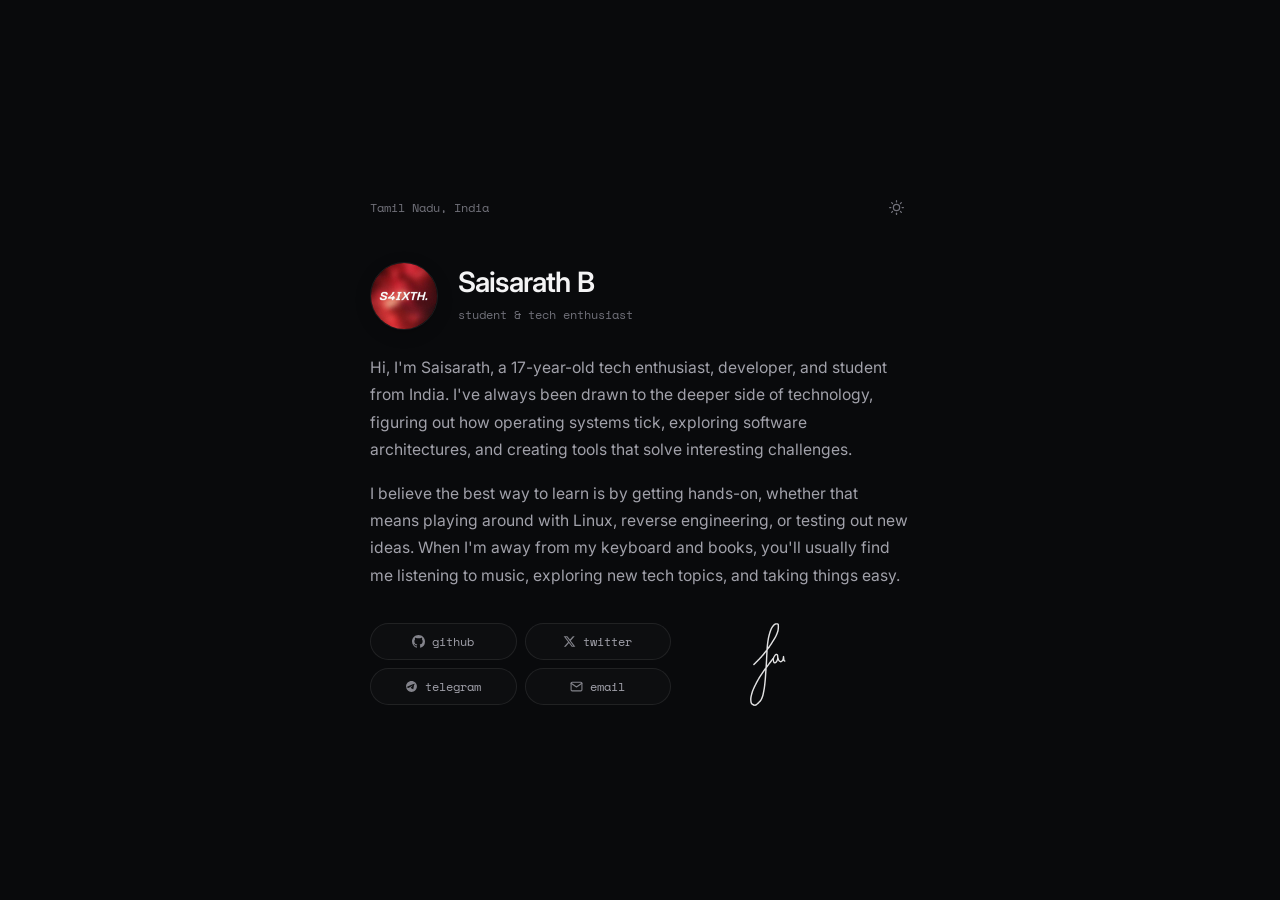
==== commit 8ff24db2: "Remove em-dash symbol from bio" ====
--- a/index.html
+++ b/index.html
@@ -46,7 +46,7 @@
       </div>
       <div class="bio-box">
         <p>
-          Hi, I'm Saisarath, a 17-year-old tech enthusiast, developer, and student from India. I've always been drawn to the deeper side of technology—figuring out how operating systems tick, exploring software architectures, and creating tools that solve interesting challenges.
+          Hi, I'm Saisarath, a 17-year-old tech enthusiast, developer, and student from India. I've always been drawn to the deeper side of technology, figuring out how operating systems tick, exploring software architectures, and creating tools that solve interesting challenges.
         </p>
         <p>
           I believe the best way to learn is by getting hands-on, whether that means playing around with Linux, reverse engineering, or testing out new ideas. When I'm away from my keyboard and books, you'll usually find me listening to music, exploring new tech topics, and taking things easy.
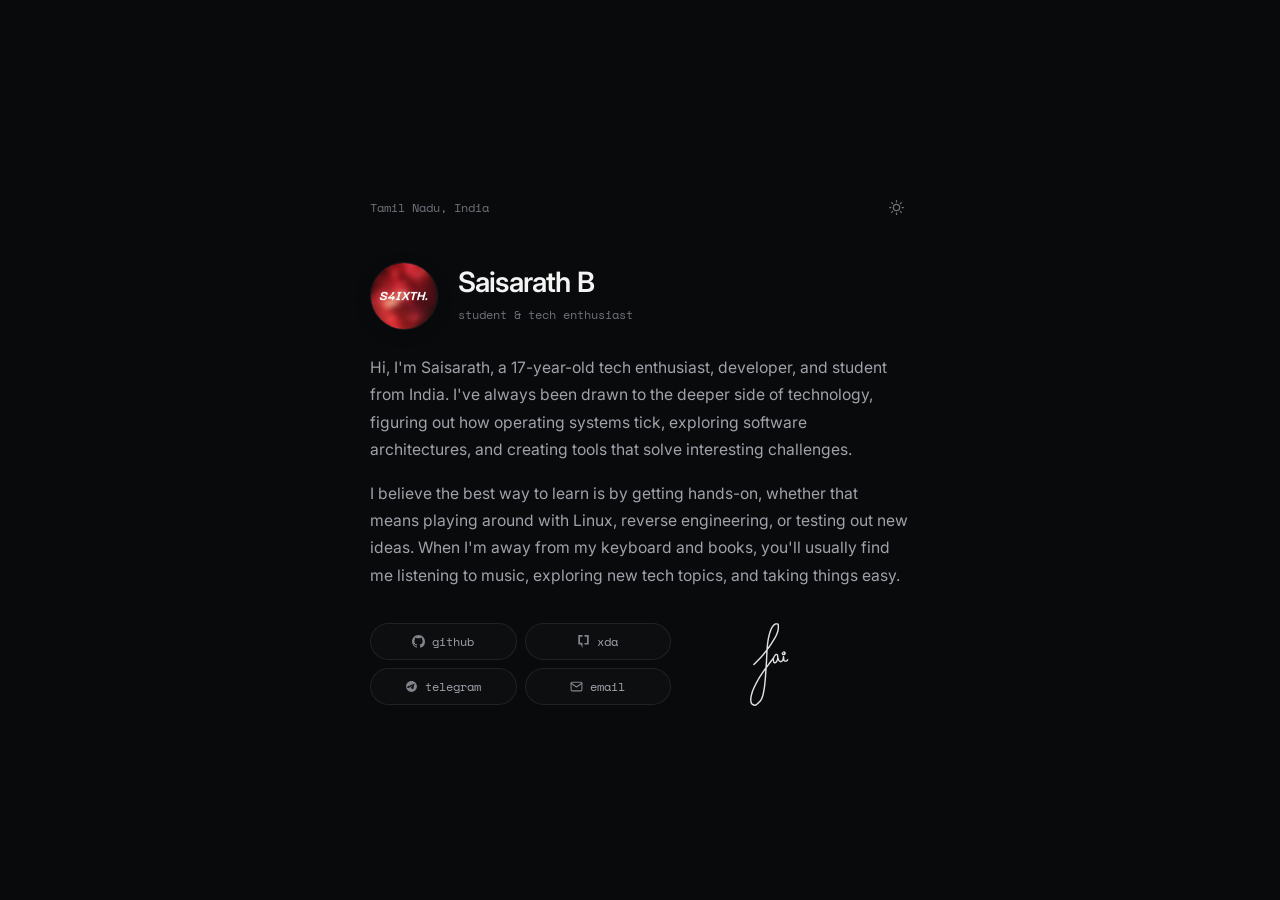
==== commit 848e5870: "Update links: add XDA profile and native mailto" ====
--- a/index.html
+++ b/index.html
@@ -60,11 +60,11 @@
             </svg>
             <span>github</span>
           </a>
-          <a href="https://x.com/saisarathbb" target="_blank" rel="noopener noreferrer" class="link-pill">
+          <a href="https://xdaforums.com/m/s-sarath.12932008/" target="_blank" rel="noopener noreferrer" class="link-pill">
             <svg viewBox="0 0 24 24" fill="currentColor">
-              <path d="M18.244 2.25h3.308l-7.227 8.26 8.502 11.24H16.17l-5.214-6.817L4.99 21.75H1.68l7.73-8.835L1.254 2.25H8.08l4.713 6.231zm-1.161 17.52h1.833L7.084 4.126H5.117z"/>
+              <path d="M13.84 3.052V0h7.843v17.583H13.84v-3.024h4.591V3.052zM5.569 14.53V3.024h4.592V0H2.318v17.583H6.98L10.16 24v-9.483z"/>
             </svg>
-            <span>twitter</span>
+            <span>xda</span>
           </a>
           <a href="https://telegram.me/saisarath" target="_blank" rel="noopener noreferrer" class="link-pill">
             <svg viewBox="0 0 24 24" fill="currentColor">
@@ -72,7 +72,7 @@
             </svg>
             <span>telegram</span>
           </a>
-          <a href="mailto:hello@saisarath.com" onclick="copyEmail(event)" class="link-pill" title="Click to copy email">
+          <a href="mailto:hello@saisarath.com" class="link-pill">
             <svg viewBox="0 0 24 24" fill="none" stroke="currentColor" stroke-width="2" stroke-linecap="round" stroke-linejoin="round">
               <path d="M4 4h16c1.1 0 2 .9 2 2v12c0 1.1-.9 2-2 2H4c-1.1 0-2-.9-2-2V6c0-1.1.9-2 2-2z"/>
               <polyline points="22,6 12,13 2,6"/>
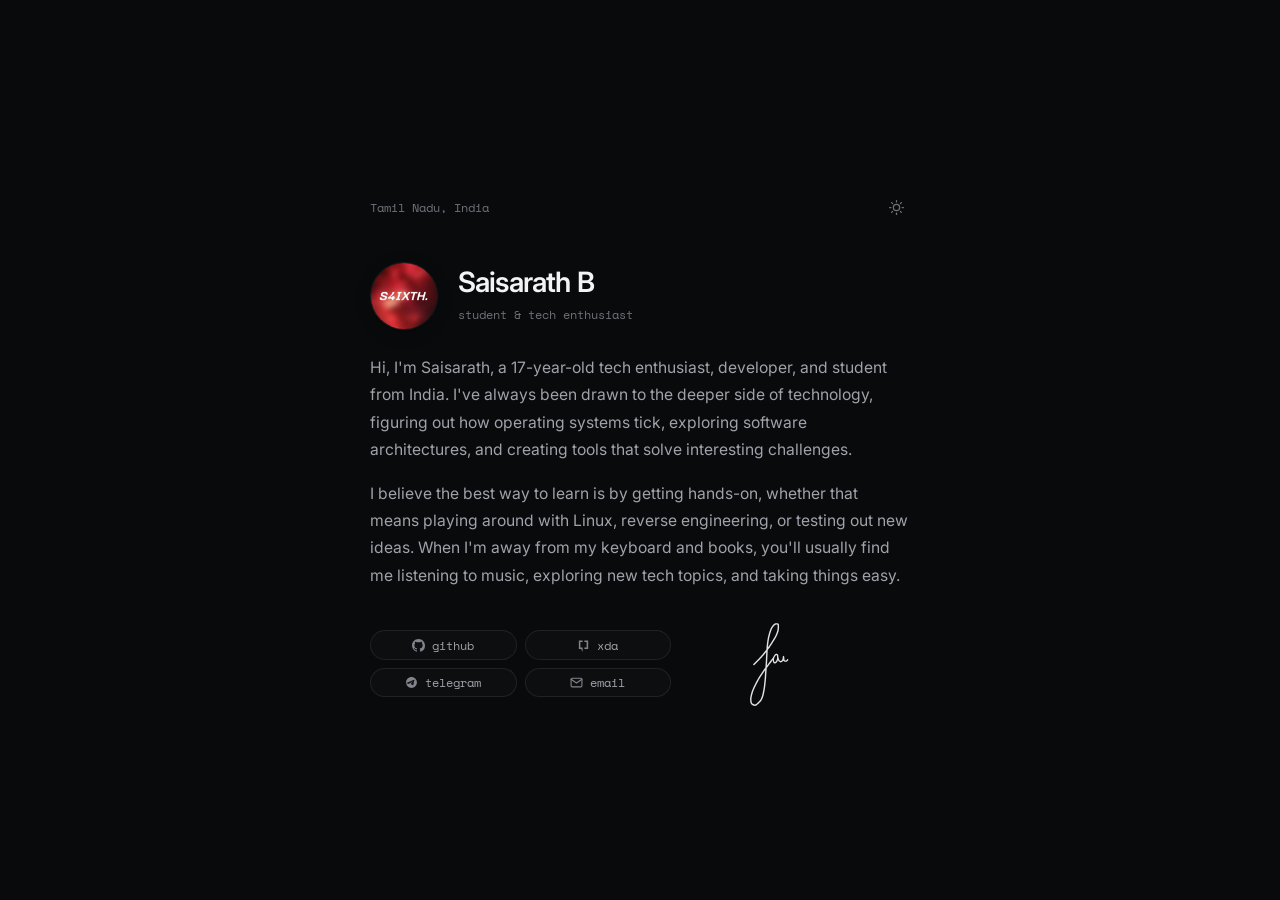
==== commit ee6a0d97: "Perfect vertical alignment for XDA icon and text" ====
--- a/index.html
+++ b/index.html
@@ -61,7 +61,7 @@
             <span>github</span>
           </a>
           <a href="https://xdaforums.com/m/s-sarath.12932008/" target="_blank" rel="noopener noreferrer" class="link-pill">
-            <svg viewBox="0 0 24 24" fill="currentColor">
+            <svg viewBox="0 -3 24 27" fill="currentColor">
               <path d="M13.84 3.052V0h7.843v17.583H13.84v-3.024h4.591V3.052zM5.569 14.53V3.024h4.592V0H2.318v17.583H6.98L10.16 24v-9.483z"/>
             </svg>
             <span>xda</span>
--- a/styles.css
+++ b/styles.css
@@ -1,4 +1,4 @@
-@import url('https://fonts.googleapis.com/css2?family=Inter:wght@400;500;600&family=Space+Mono:ital,wght@0,400;0,700;1,400&display=swap');
+@import url('https://fonts.googleapis.com/css2?family=Inter:wght@400;500;600&family=Space+Grotesk:wght@500;600;700&family=Space+Mono:ital,wght@0,400;0,700;1,400&display=swap');
 :root {
   --bg: #090a0c;
   --card-bg: rgba(255, 255, 255, 0.02);
@@ -11,6 +11,7 @@
   --accent: #a1a1aa;
   --font-sans: 'Inter', -apple-system, BlinkMacSystemFont, 'Segoe UI', Roboto, sans-serif;
   --font-mono: 'Space Mono', ui-monospace, monospace;
+  --font-heading: 'Space Grotesk', -apple-system, BlinkMacSystemFont, 'Segoe UI', Roboto, sans-serif;
 }
 [data-theme="light"] {
   --bg: #fafaf9;
@@ -66,6 +67,20 @@
   flex-direction: column;
   gap: 2rem;
 }
+.site-wrapper.blog-wrapper {
+  max-width: 740px;
+  gap: 2.5rem;
+}
+.reading-progress {
+  position: fixed;
+  top: 0;
+  left: 0;
+  height: 2px;
+  width: 0;
+  background: var(--text-main);
+  z-index: 1000;
+  transition: width 0.1s linear;
+}
 .top-bar {
   display: flex;
   align-items: center;
@@ -74,6 +89,18 @@
   font-size: 0.76rem;
   color: var(--text-muted);
   padding-bottom: 0.5rem;
+}
+.back-link {
+  display: inline-flex;
+  align-items: center;
+  gap: 0.45rem;
+  font-family: var(--font-mono);
+  font-size: 0.78rem;
+  color: var(--text-muted);
+  transition: color 0.15s ease;
+}
+.back-link:hover {
+  color: var(--text-main);
 }
 .theme-toggle {
   width: 28px;
@@ -141,6 +168,61 @@
 .bio-box p + p {
   margin-top: 1rem;
 }
+.writing-section {
+  display: flex;
+  flex-direction: column;
+  gap: 0.65rem;
+  text-align: left;
+}
+.section-label {
+  font-family: var(--font-mono);
+  font-size: 0.76rem;
+  color: var(--text-muted);
+  text-transform: lowercase;
+  letter-spacing: 0.05em;
+}
+.post-row {
+  display: flex;
+  align-items: baseline;
+  justify-content: space-between;
+  gap: 1rem;
+  padding: 0.85rem 1rem;
+  border-radius: 8px;
+  border: 1px solid var(--border);
+  background: var(--card-bg);
+  transition: all 0.15s ease;
+}
+.post-row:hover {
+  border-color: var(--border-hover);
+  background: rgba(255, 255, 255, 0.04);
+  transform: translateY(-1px);
+}
+[data-theme="light"] .post-row:hover {
+  background: rgba(0, 0, 0, 0.03);
+}
+.post-main {
+  display: flex;
+  flex-direction: column;
+  gap: 0.25rem;
+}
+.post-title {
+  font-size: 0.94rem;
+  font-weight: 500;
+  color: var(--text-main);
+  line-height: 1.4;
+}
+.post-subtitle {
+  font-size: 0.78rem;
+  color: var(--text-muted);
+  font-family: var(--font-mono);
+  line-height: 1.4;
+}
+.post-date {
+  font-family: var(--font-mono);
+  font-size: 0.76rem;
+  color: var(--text-muted);
+  white-space: nowrap;
+}
 .bottom-action-row {
   width: 100%;
   display: flex;
@@ -166,6 +248,7 @@
   border: 1px solid var(--border);
   font-family: var(--font-mono);
   font-size: 0.76rem;
+  line-height: 1;
   color: var(--text-body);
   transition: all 0.15s ease;
   white-space: nowrap;
@@ -184,6 +267,12 @@
   height: 13px;
   opacity: 0.8;
   flex-shrink: 0;
+  display: block;
+}
+.link-pill span {
+  display: inline-flex;
+  align-items: center;
+  line-height: 1;
 }
 .signature-seal {
   display: flex;
@@ -202,6 +291,335 @@
 .signature-svg:hover {
   opacity: 1;
   transform: scale(1.03);
+}
+.article-container {
+  display: flex;
+  flex-direction: column;
+  gap: 2rem;
+  text-align: left;
+}
+.article-header {
+  display: flex;
+  flex-direction: column;
+  gap: 1rem;
+  border-bottom: 1px solid var(--border);
+  padding-bottom: 1.75rem;
+}
+.tag-pill {
+  display: inline-flex;
+  align-self: flex-start;
+  padding: 0.25rem 0.65rem;
+  border-radius: 100px;
+  background: var(--card-bg);
+  border: 1px solid var(--border);
+  font-family: var(--font-mono);
+  font-size: 0.72rem;
+  text-transform: uppercase;
+  letter-spacing: 0.05em;
+  color: var(--text-muted);
+}
+.article-title {
+  font-family: var(--font-heading);
+  font-size: 2.2rem;
+  font-weight: 700;
+  letter-spacing: -0.03em;
+  color: var(--text-main);
+  line-height: 1.25;
+}
+.article-subtitle {
+  font-size: 1.05rem;
+  color: var(--text-body);
+  line-height: 1.6;
+}
+.article-meta {
+  display: flex;
+  align-items: center;
+  gap: 0.6rem;
+  font-family: var(--font-mono);
+  font-size: 0.76rem;
+  color: var(--text-muted);
+}
+.meta-dot {
+  opacity: 0.4;
+}
+.article-content {
+  color: var(--text-body);
+  font-size: 0.98rem;
+  line-height: 1.7;
+}
+.article-content p {
+  margin-bottom: 1.15rem;
+}
+.article-content p.lead {
+  font-size: 1.08rem;
+  color: var(--text-main);
+  line-height: 1.75;
+}
+.article-content h2 {
+  font-family: var(--font-heading);
+  font-size: 1.6rem;
+  font-weight: 700;
+  letter-spacing: -0.025em;
+  color: var(--text-main);
+  margin-top: 3.25rem;
+  margin-bottom: 1.1rem;
+  line-height: 1.35;
+}
+.article-content h3 {
+  font-family: var(--font-heading);
+  font-size: 1.28rem;
+  font-weight: 600;
+  letter-spacing: -0.015em;
+  color: var(--text-main);
+  margin-top: 2.25rem;
+  margin-bottom: 0.85rem;
+  line-height: 1.4;
+}
+.article-content h4 {
+  font-family: var(--font-heading);
+  font-size: 1.08rem;
+  font-weight: 600;
+  letter-spacing: -0.01em;
+  color: var(--text-main);
+  margin-top: 1.6rem;
+  margin-bottom: 0.75rem;
+}
+.article-content ul, .article-content ol {
+  margin-bottom: 1.35rem;
+  padding-left: 1.4rem;
+}
+.article-content li {
+  margin-bottom: 0.5rem;
+}
+.article-content code:not(pre code) {
+  font-family: var(--font-mono);
+  font-size: 0.86em;
+  padding: 0.15em 0.38em;
+  border-radius: 4px;
+  background: var(--card-bg);
+  border: 1px solid var(--border);
+  color: var(--text-main);
+}
+.code-block {
+  margin: 1.85rem 0 2.25rem;
+  border-radius: 8px;
+  border: 1px solid var(--border);
+  background: rgba(0, 0, 0, 0.3);
+  overflow: hidden;
+}
+[data-theme="light"] .code-block {
+  background: #f4f4f5;
+}
+.code-header {
+  display: flex;
+  flex-wrap: wrap;
+  justify-content: space-between;
+  align-items: center;
+  gap: 0.5rem 1rem;
+  padding: 0.6rem 1rem;
+  background: var(--card-bg);
+  border-bottom: 1px solid var(--border);
+  font-family: var(--font-mono);
+  font-size: 0.75rem;
+}
+.code-meta {
+  display: flex;
+  align-items: center;
+  gap: 0.5rem;
+}
+.code-app {
+  color: var(--text-muted);
+  font-size: 0.72rem;
+}
+.code-sep {
+  opacity: 0.3;
+}
+.code-file {
+  color: var(--text-main);
+  font-weight: 500;
+}
+.code-lang {
+  color: var(--text-muted);
+  text-transform: uppercase;
+  font-size: 0.7rem;
+  letter-spacing: 0.05em;
+  margin-left: auto;
+}
+.code-block pre {
+  margin: 0;
+  padding: 1rem 0;
+  overflow-x: auto;
+  font-family: var(--font-mono);
+  font-size: 0.82rem;
+  line-height: 1.55;
+}
+.code-block pre code {
+  display: flex;
+  flex-direction: column;
+  min-width: 100%;
+  width: max-content;
+  font-family: var(--font-mono);
+}
+.code-line {
+  display: block;
+  padding: 0 1.25rem;
+  min-height: 1.55em;
+  line-height: 1.55;
+  white-space: pre;
+}
+.code-line.hl-flaw {
+  background: rgba(239, 68, 68, 0.12);
+  border-left: 3px solid #ef4444;
+  padding-left: calc(1.25rem - 3px);
+}
+[data-theme="light"] .code-line.hl-flaw {
+  background: rgba(239, 68, 68, 0.08);
+}
+.tok-comment   { color: var(--text-muted); font-style: italic; }
+.tok-keyword   { color: #ec4899; font-weight: 500; }
+.tok-class     { color: #fbbf24; }
+.tok-string    { color: #34d399; }
+.tok-number    { color: #fb923c; }
+.tok-method    { color: #60a5fa; }
+.tok-const     { color: #a78bfa; font-weight: 500; }
+.tok-tag       { color: #f43f5e; }
+.tok-attr      { color: #38bdf8; }
+
+[data-theme="light"] .tok-comment { color: #8c8c9a; }
+[data-theme="light"] .tok-keyword { color: #d92676; }
+[data-theme="light"] .tok-class   { color: #b45309; }
+[data-theme="light"] .tok-string  { color: #059669; }
+[data-theme="light"] .tok-number  { color: #ea580c; }
+[data-theme="light"] .tok-method  { color: #2563eb; }
+[data-theme="light"] .tok-const   { color: #7c3aed; }
+
+.framer-table-wrapper {
+  overflow-x: auto;
+  margin: 1.85rem 0 2.25rem;
+}
+.vuln-table {
+  border-collapse: separate;
+  border-spacing: 0;
+  width: 100%;
+  border: 1px solid var(--border);
+  border-radius: 8px;
+  overflow: hidden;
+  font-size: 0.86rem;
+  background: var(--card-bg);
+}
+.vuln-table th, .vuln-table td {
+  padding: 0.75rem 1rem;
+  vertical-align: top;
+  line-height: 1.6;
+}
+.vuln-table th {
+  background: rgba(255, 255, 255, 0.02);
+  font-family: var(--font-mono);
+  font-size: 0.74rem;
+  font-weight: 600;
+  letter-spacing: 0.05em;
+  text-transform: uppercase;
+  color: var(--text-main);
+  text-align: left;
+}
+[data-theme="light"] .vuln-table th {
+  background: rgba(0, 0, 0, 0.03);
+}
+.vuln-table td {
+  color: var(--text-body);
+}
+.vuln-table tr + tr td, .vuln-table tr + tr th {
+  border-top: 1px solid var(--border);
+}
+.vuln-table td + td, .vuln-table th + th {
+  border-left: 1px solid var(--border);
+}
+.vuln-table td:first-child, .vuln-table td:nth-child(2) {
+  font-family: var(--font-mono);
+  font-size: 0.8rem;
+  color: var(--text-main);
+  white-space: nowrap;
+}
+.vuln-table td:last-child {
+  font-family: var(--font-mono);
+  font-size: 0.82rem;
+  font-weight: 500;
+  color: var(--text-main);
+  white-space: nowrap;
+}
+
+.test-environment-box {
+  margin: 2rem 0;
+  padding: 1.5rem;
+  background: var(--card-bg);
+  border: 1px solid var(--border);
+  border-radius: 10px;
+}
+.test-environment-box h4 {
+  color: var(--text-main);
+  font-family: var(--font-mono);
+  font-size: 0.85rem;
+  text-transform: uppercase;
+  letter-spacing: 0.05em;
+  margin-bottom: 1rem;
+  display: flex;
+  align-items: center;
+  gap: 0.5rem;
+}
+.test-environment-box div {
+  color: var(--text-body);
+}
+.test-environment-box strong {
+  color: var(--text-main);
+}
+[data-theme="light"] .test-environment-box {
+  background: rgba(0, 0, 0, 0.02);
+  border-color: rgba(0, 0, 0, 0.1);
+}
+
+.author-note-box {
+  margin: 2rem 0;
+  padding: 1.5rem 1.75rem;
+  background: var(--card-bg);
+  border: 1px solid var(--border);
+  border-radius: 12px;
+}
+.author-note-box p {
+  color: var(--text-body);
+  font-size: 0.98rem;
+  line-height: 1.75;
+  margin-bottom: 1.25rem;
+}
+.author-note-box p strong {
+  color: var(--text-main);
+  font-weight: 600;
+}
+.author-note-box p:last-child {
+  color: var(--text-main);
+  font-weight: 500;
+  margin-bottom: 0;
+}
+[data-theme="light"] .author-note-box {
+  background: rgba(0, 0, 0, 0.02);
+  border-color: rgba(0, 0, 0, 0.1);
+}
+[data-theme="light"] .author-note-box p {
+  color: var(--text-body);
+}
+[data-theme="light"] .author-note-box p strong {
+  color: var(--text-main);
+}
+[data-theme="light"] .author-note-box p:last-child {
+  color: var(--text-main);
+}
+.article-footer {
+  margin-top: 3rem;
+  padding-top: 2rem;
+  border-top: 1px solid var(--border);
+  display: flex;
+  align-items: center;
+  justify-content: space-between;
+  gap: 1.5rem;
 }
 .toast {
   position: fixed;
@@ -225,12 +643,23 @@
   opacity: 1;
   transform: translateX(-50%) translateY(0);
 }
-@media (max-width: 560px) {
+@media (max-width: 600px) {
   body {
     padding: 1.5rem 1.25rem;
   }
   .site-wrapper {
     gap: 1.75rem;
+  }
+  .article-title {
+    font-size: 1.65rem;
+  }
+  .post-row {
+    flex-direction: column;
+    gap: 0.4rem;
+  }
+  .article-footer {
+    flex-direction: column-reverse;
+    align-items: flex-start;
   }
   .bottom-action-row {
     flex-direction: column;
